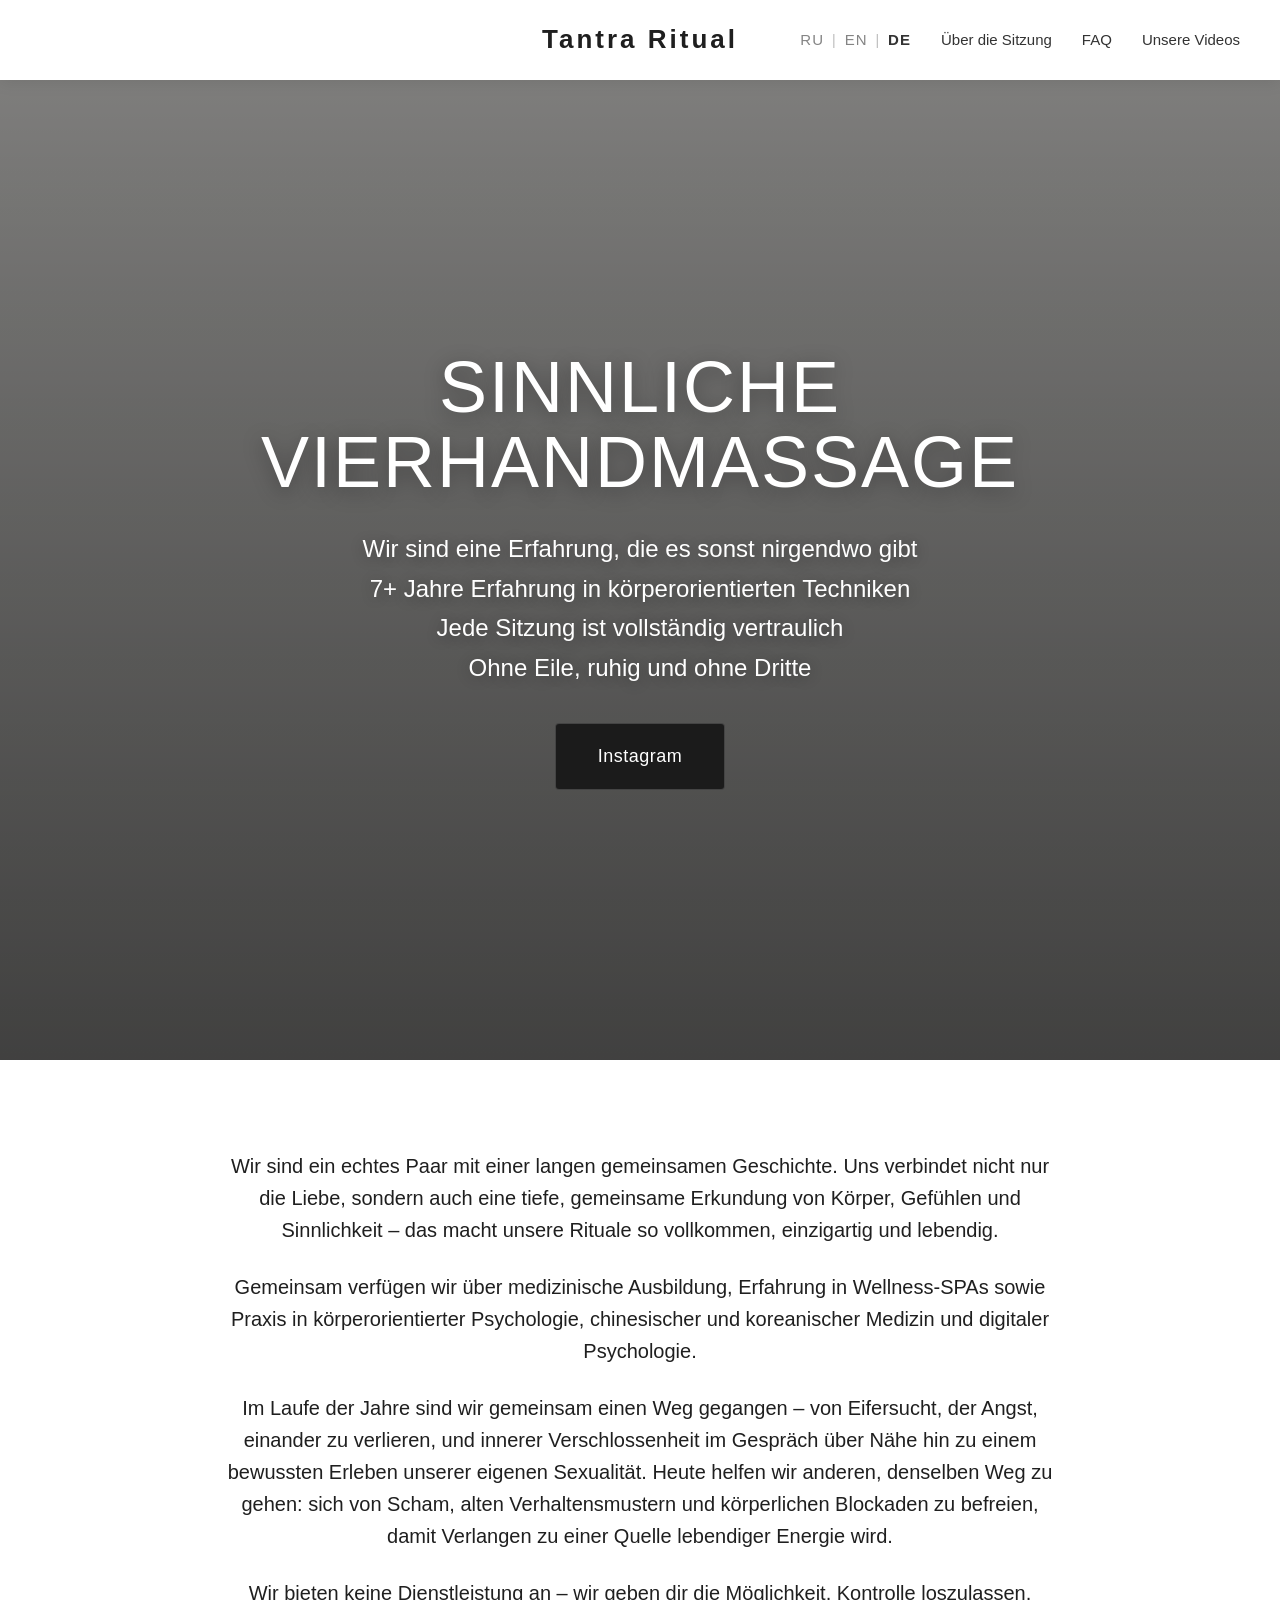
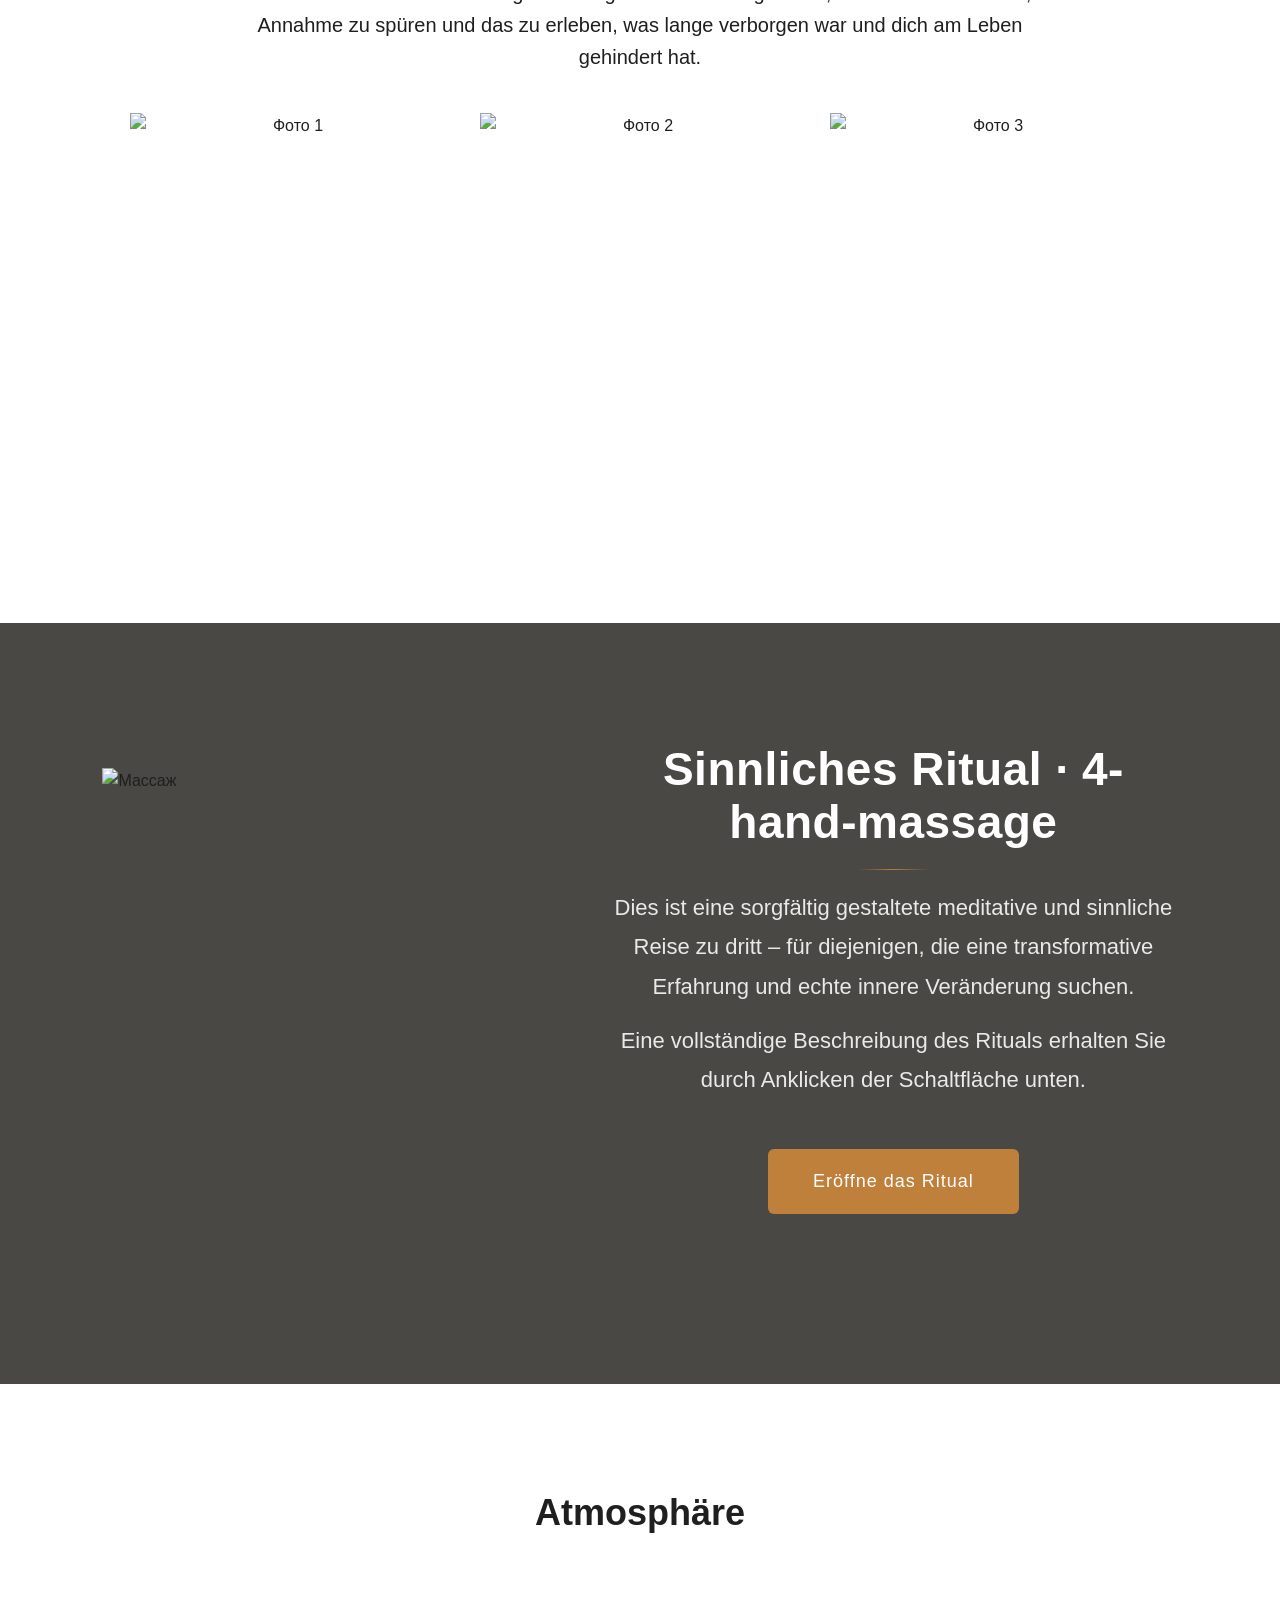
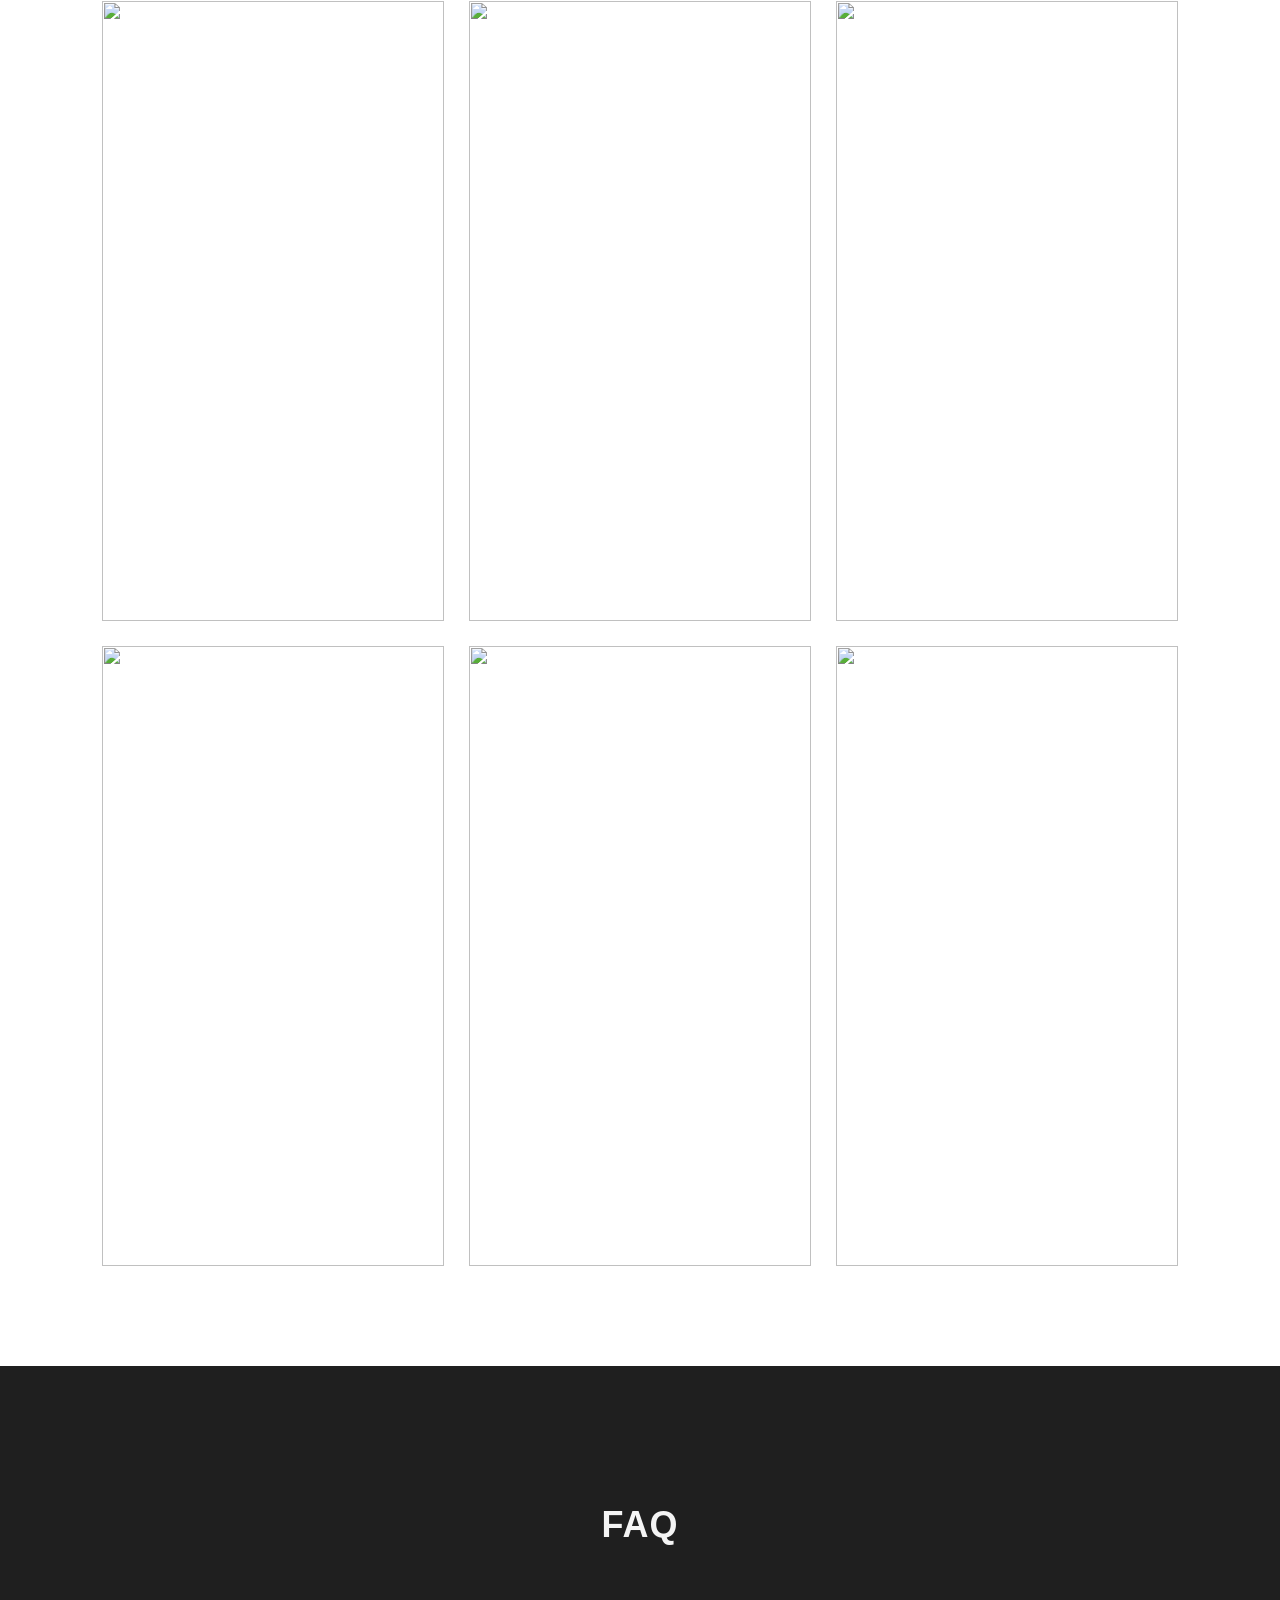
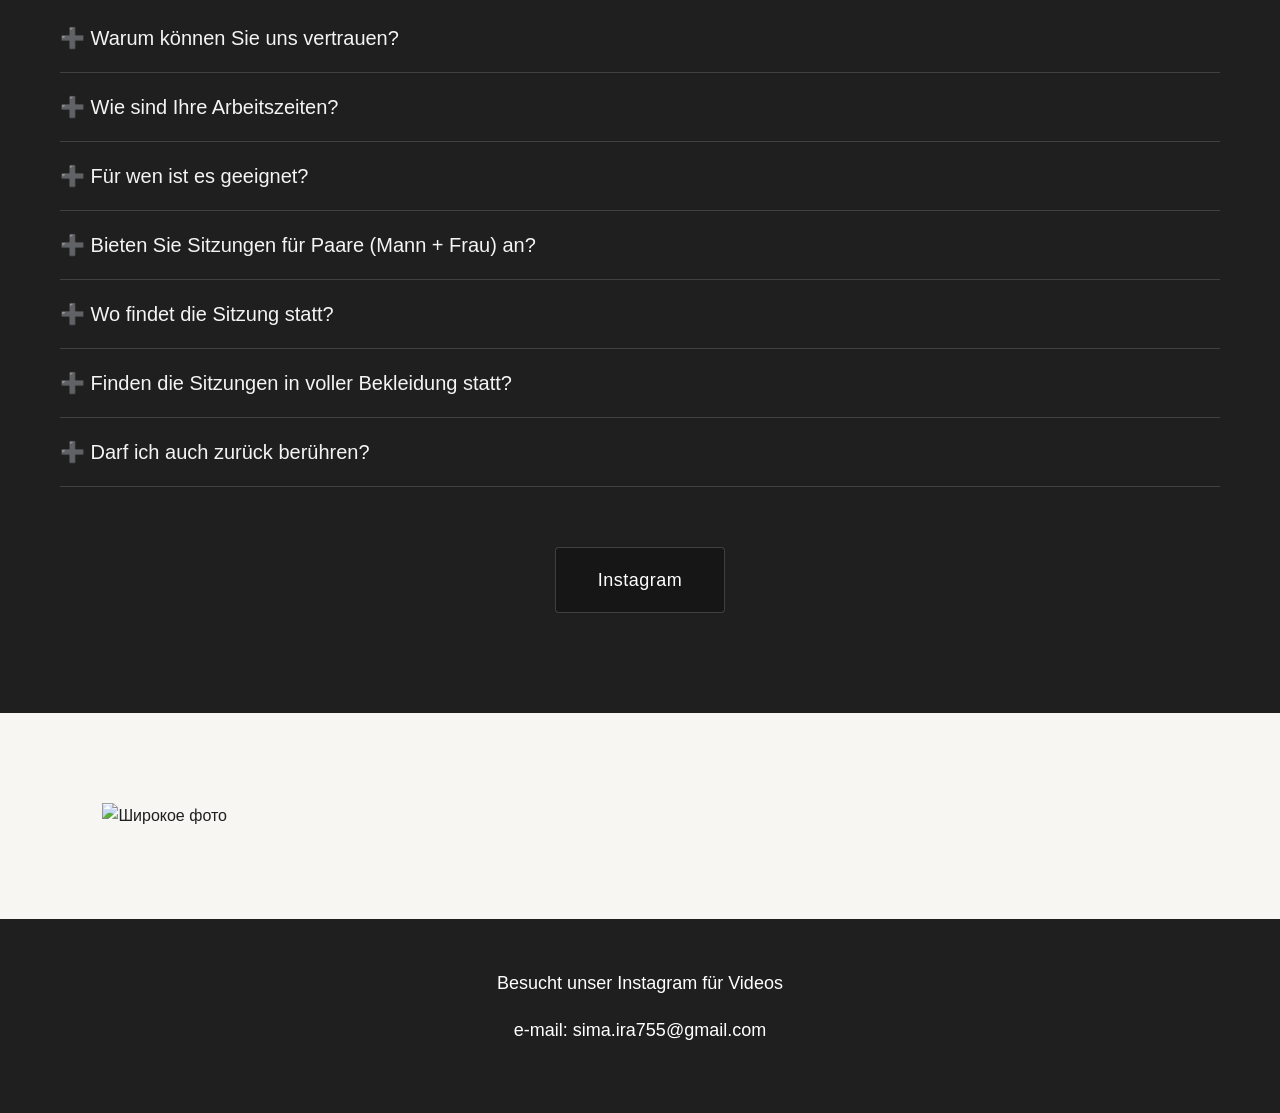
==== index_de.html @ 137558b8 "delete city center" ====
<!DOCTYPE html>
<html lang="en">

<head>
	<meta charset="UTF-8">
	<meta name="viewport" content="width=device-width, initial-scale=1.0">
	<title>Tantra Ritual</title>
	<link rel="stylesheet" href="css/style.css">
	<link rel="icon" type="image/png" href="favicon.png">
	<link rel="apple-touch-icon" href="favicon.png">
</head>

<body>

	<!-- HEADER -->
	<header>
		<div class="logo">Tantra Ritual</div>
		<nav class="burger-menu">
			<ul>
				<li class="lang-switch">
					<a href="index.html">RU</a>
					<span>|</span>
					<a href="index_en.html">EN</a>
					<span>|</span>
					<a href="index_de.html" class="active">DE</a>
				</li>
				<li><a href="#sessions">Über die Sitzung</a></li>
				<li><a href="#faq">FAQ</a></li>
				<li><a href="https://www.instagram.com/tantrasparituals/" target="_blank">Unsere Videos</a></li>
			</ul>
		</nav>

		<div class="burger">
			<div></div>
			<div></div>
			<div></div>
		</div>

	</header>

	<!-- HERO / ОБЛОЖКА -->

	<section class="hero" style="background-image: url('assets/images/hero.png');">
		<div class="hero-overlay"></div>

		<div class="hero-content">
			<h1>sinnliche Vierhandmassage</h1>

			<p>
				Wir sind eine Erfahrung, die es sonst nirgendwo gibt
				<br>
				7+ Jahre Erfahrung in körperorientierten Techniken<br>
				Jede Sitzung ist vollständig vertraulich<br>
				Ohne Eile, ruhig und ohne Dritte
			</p>

			<a href="https://instagram.com/yourprofile" class="btn-instagram" target="_blank">
				Instagram
			</a>
		</div>
	</section>


	<!-- БЛОК О НАС -->
	<section class="about">
		<p>Wir sind ein echtes Paar mit einer langen gemeinsamen Geschichte. Uns verbindet nicht nur die Liebe, sondern auch
			eine tiefe, gemeinsame Erkundung von Körper, Gefühlen und Sinnlichkeit – das macht unsere Rituale so vollkommen,
			einzigartig und lebendig.</p>
		<p>Gemeinsam verfügen wir über medizinische Ausbildung, Erfahrung in Wellness-SPAs sowie Praxis in
			körperorientierter Psychologie, chinesischer und koreanischer Medizin und digitaler Psychologie.</p>
		<p>Im Laufe der Jahre sind wir gemeinsam einen Weg gegangen – von Eifersucht, der Angst, einander zu verlieren, und
			innerer Verschlossenheit im Gespräch über Nähe hin zu einem bewussten Erleben unserer eigenen Sexualität. Heute
			helfen wir anderen, denselben Weg zu gehen: sich von Scham, alten Verhaltensmustern und körperlichen Blockaden zu
			befreien, damit Verlangen zu einer Quelle lebendiger Energie wird.</p>
		<p>Wir bieten keine Dienstleistung an – wir geben dir die Möglichkeit, Kontrolle loszulassen, Annahme zu spüren und
			das zu erleben, was lange verborgen war und dich am Leben gehindert hat.</p>
		<div class="about-photos">
			<img src="assets/images/photo1.jpg" alt="Фото 1">
			<img src="assets/images/photo2.jpg" alt="Фото 2">
			<img src="assets/images/photo3.jpg" alt="Фото 3">
		</div>
	</section>

	<!-- БЛОК СЕАНСА -->
	<section class="sessions" id="sessions">

		<div class="session-block">

			<img src="assets/images/session.jpg" alt="Массаж">

			<div class="session-text">
				<h2>
					Sinnliches Ritual · 4-hand-massage</h2>

				<p>
					Dies ist eine sorgfältig gestaltete meditative und sinnliche Reise zu dritt – für diejenigen, die eine
					transformative Erfahrung und echte innere Veränderung suchen.
				</p>
				<p>Eine vollständige Beschreibung des Rituals erhalten Sie durch Anklicken der Schaltfläche unten.</p>
				<a href="ritual_de.html" class="btn-read">Eröffne das Ritual</a>

			</div>

		</div>

	</section>


	<!-- ГАЛЕРЕЯ -->

	<section class="gallery-section">
		<h2 class="gallery-title">Atmosphäre</h2>
		<div class="gallery">

			<img src="assets/images/gallery1.jpg" alt="">
			<img src="assets/images/gallery2.jpg" alt="">
			<img src="assets/images/gallery3.png" alt="">
			<img src="assets/images/gallery4.jpg" alt="">
			<img src="assets/images/gallery5.jpg" alt="">
			<img src="assets/images/gallery6.jpg" alt="">

		</div>
	</section>

	<!-- FAQ -->
	<section class="faq" id="faq">
		<h2>FAQ</h2>
		<div class="faq-item">
			<button class="faq-question">➕ Warum können Sie uns vertrauen? </button>
			<div class="faq-answer">
				<p>Wir verlangen keine Vorauszahlung für die Sitzung — die Bezahlung erfolgt bar vor Ort beim Treffen.</p>
				<p>Wir schaffen einen sicheren, privaten Raum ohne Dritte. Vollständige Vertraulichkeit.</p>
				<p>Wir achten auf jede Emotion, jede Bewegung der Energie und jedes Signal des Körpers.</p>
			</div>
		</div>
		<div class="faq-item">
			<button class="faq-question">➕ Wie sind Ihre Arbeitszeiten? </button>
			<div class="faq-answer">
				<p>Für uns ist das Durchführen von Ritualen keine Arbeit, sondern eine Leidenschaft. Daher haben wir keinen
					festen Zeitplan — jede Sitzung wird individuell vereinbart.</p>
			</div>
		</div>
		<div class="faq-item">
			<button class="faq-question">➕ Für wen ist es geeignet? </button>
			<div class="faq-answer">
				<p>✔ Für diejenigen, die schnelle Berührungen satt haben und nach etwas Sinnlichem und Tieferem suchen</p>
				<p>✔ ür diejenigen, die aktuell allein sind, aber das Gefühl haben wollen, gewünscht zu werden</p>
				<p>✔ ür diejenigen, die nicht nach Freisetzung, sondern nach Erfüllung suchen</p>
				<p>✔ ür diejenigen, die sehnen sich nach Berührung und Verbindung</p>
			</div>
		</div>
		<div class="faq-item">
			<button class="faq-question">➕ Bieten Sie Sitzungen für Paare (Mann + Frau) an?
			</button>
			<div class="faq-answer">
				<p>Ja. Das wird individuell besprochen.</p>
			</div>
		</div>
		<div class="faq-item">
			<button class="faq-question">➕ Wo findet die Sitzung statt? </button>
			<div class="faq-answer">
				<p>Alle Kurse finden in unseren gemütlichen Räumlichkeiten statt.</p>
			</div>
		</div>
		<div class="faq-item">
			<button class="faq-question">➕ Finden die Sitzungen in voller Bekleidung statt? </button>
			<div class="faq-answer">
				<p>Nein, alle drei sind nackt.</p>
			</div>
		</div>
		<div class="faq-item">
			<button class="faq-question">➕ Darf ich auch zurück berühren? </button>
			<div class="faq-answer">
				<p>Ja, solange es respektvoll und im Einvernehmen geschieht. Wir führen dich behutsam, und du wirst spüren, was
					passend ist und wo es den Fluss stören würde.</p>
			</div>
		</div>
		<a href="https://instagram.com/yourprofile" class="btn-instagram" target="_blank">
			Instagram
		</a>
	</section>

	<!-- БЛОК С ШИРОКИМ ФОТО -->
	<section class="hero-wide">
		<img src="assets/images/hero-wide1.jpg" alt="Широкое фото">
	</section>

	<!-- FOOTER -->
	<footer>
		<a href="https://www.instagram.com/tantrasparituals/" target="_blank">Besucht unser Instagram für Videos</a>
		<p><a href="mailto:sima.ira755@gmail.com">e-mail: sima.ira755@gmail.com</a></p>

	</footer>

	<script src="js/script.js"></script>
</body>

</html>
---- css/style.css ----
/* ===== ОБЩИЕ СТИЛИ ===== */

body {
  font-family: 'Helvetica Neue', Arial, sans-serif;
  margin: 0;
  background: #f7f6f3;
  color: #1f1f1f;
  line-height: 1.6;
}

section {
  padding: 90px 8%;
}

/* ===== HEADER ===== */

header {
  position: fixed;
  top: 0;
  left: 0;
  width: 100%;
  background: white;
  display: flex;
  align-items: center;
  justify-content: center;
  height: 80px;
  z-index: 1000;
  box-shadow: 0 3px 15px rgba(0, 0, 0, 0.08);
}

.logo {
  position: absolute;
  left: 50%;
  transform: translateX(-50%);
  font-size: 26px;
  letter-spacing: 3px;
  font-weight: 600;
}

nav {
  position: absolute;
  right: 40px;
}

nav ul {
  display: flex;
  gap: 30px;
  list-style: none;
  padding: 0;
  margin: 0;
}

nav a {
  text-decoration: none;
  color: #333;
  font-size: 15px;
}

nav a:hover {
  opacity: 0.6;
}
/* ===== Lang switch ===== */
.lang-switch {
  display: flex;
  align-items: center;
  gap: 8px;
  font-size: 14px;
  letter-spacing: 1px;
}

.lang-switch a {
  text-decoration: none;
  color: #333;
  opacity: 0.6;
  transition: 0.3s;
}

.lang-switch a:hover {
  opacity: 1;
}

.lang-switch span {
  opacity: 0.3;
}

.lang-switch a.active {
  opacity: 1;
  font-weight: 600;
}

/* ===== HERO ===== */

.hero {
  position: relative;
  min-height: 100vh;
  margin-top: 80px;
  padding: 40px 20px;
  display: flex;
  align-items: center;
  justify-content: center;
  text-align: center;
  background-size: cover;
  background-position: center;
  background-repeat: no-repeat;
  overflow: hidden;
}

.hero-overlay {
  position: absolute;
  inset: 0;
  background: linear-gradient(
    to bottom,
    rgba(0, 0, 0, 0.32),
    rgba(0, 0, 0, 0.42)
  );
  z-index: 1;
}

.hero-content {
  position: relative;
  z-index: 2;
  max-width: 980px;
  color: #ffffff;
}

.hero h1 {
  margin: 0 0 28px;
  font-size: 72px;
  line-height: 1.05;
  font-weight: 600;
  letter-spacing: 1px;
  text-transform: uppercase;
  text-shadow: 0 4px 20px rgba(0, 0, 0, 0.35);
}

.hero p {
  margin: 0 auto;
  max-width: 760px;
  font-size: 24px;
  line-height: 1.65;
  font-weight: 400;
  text-shadow: 0 2px 14px rgba(0, 0, 0, 0.3);
}

.btn-instagram {
  display: inline-block;
  margin-top: 36px;
  padding: 18px 42px;
  background: rgba(22, 22, 22, 0.9);
  color: #ffffff;
  font-size: 18px;
  font-weight: 500;
  letter-spacing: 0.5px;
  text-decoration: none;
  border: 1px solid rgba(255, 255, 255, 0.18);
  border-radius: 4px;
  transition: 0.25s ease;
}

.btn-instagram:hover {
  background: #111111;
  transform: translateY(-2px);
}

@media (max-width: 900px) {
  .hero {
    min-height: 88vh;
    padding: 32px 18px;
  }

  .hero-content {
    max-width: 100%;
  }

  .hero h1 {
    font-size: 42px;
    line-height: 1.08;
    margin-bottom: 22px;
  }

  .hero p {
    font-size: 18px;
    line-height: 1.55;
    max-width: 100%;
  }

  .btn-instagram {
    margin-top: 28px;
    padding: 16px 30px;
    font-size: 16px;
  }
}

.hero {
  position: relative;
  overflow: hidden;
}

.hero::before {
  content: '';
  position: absolute;
  top: 0;
  left: 0;
  width: 100%;
  height: 100%;
  background: linear-gradient(
    to bottom,
    rgba(0, 0, 0, 0.25),
    rgba(0, 0, 0, 0.55)
  );
  z-index: 1;
}

.hero h1 {
  position: relative;
  z-index: 2;
  font-weight: 500;
  letter-spacing: 2px;
}

/* ===== ABOUT ===== */

.about {
  background: white;
  text-align: center;
}

.about p {
  font-size: 20px;
  max-width: 850px;
  margin: auto;
  margin-bottom: 25px;
}

.about-photos {
  display: flex;
  gap: 30px;
  justify-content: center;
  margin-top: 40px;
}

.about-photos img {
  width: 320px;
  height: 420px;
  object-fit: cover;
}

/* ===== SESSION ===== */

.sessions {
  position: relative;
  background-color: #110f0bc0;
  background-size: cover;
  background-position: center center;
  background-repeat: no-repeat;
  padding: 120px 8%;
  overflow: hidden;
}

.session-block {
  display: flex;
  align-items: center;
  gap: 60px;
  max-width: 1200px;
  margin: auto;
  margin-bottom: 50px;
}

.session-block img {
  width: 620px;
  height: 420px;
  object-fit: cover;
}

.session-text {
  max-width: 760px;
  margin: 0 auto;
  text-align: center;
  color: #f5f1ea;
}

.session-text h2 {
  font-size: 46px;
  line-height: 1.15;
  margin: 0 0 18px;
  font-weight: 600;
  letter-spacing: 0.5px;
  color: #ffffff;
}

.session-text p {
  font-size: 22px;
  line-height: 1.8;
  margin: 14px auto;
  color: rgba(255, 255, 255, 0.88);
  max-width: 680px;
}

.btn-read {
  display: inline-block;
  margin-top: 35px;
  padding: 18px 45px;
  background: #bf803c;
  color: white;
  font-size: 18px;
  letter-spacing: 1px;
  border-radius: 6px;
  transition: 0.3s;
  text-decoration: none;
}

.btn-read:hover {
  background: #000;
}

/* ===== ГАЛЕРЕЯ ===== */

.gallery {
  display: grid;
  grid-template-columns: repeat(3, 1fr);
  gap: 25px;
  max-width: 1300px;
  margin: auto;
}

.gallery-section {
  background: white;
  padding: 100px 8%;
}

.gallery-title {
  text-align: center;
  font-size: 36px;
  margin: 0 auto 60px;
}

.gallery img {
  width: 100%;
  height: 620px;
  object-fit: cover;
  cursor: pointer;
  transition:
    transform 0.5s ease,
    box-shadow 0.4s ease;
}

.gallery img:hover {
  transform: scale(1.04);
  box-shadow: 0 20px 40px rgba(0, 0, 0, 0.25);
}

/* ===== FAQ ===== */

.faq {
  background: #1f1f1f;
  color: #f4f4f4;
  max-width: 1680px;
  margin: 0; /* ключевая строка */
  padding: 100px 60px;
  border-radius: 0;
}

.faq h2 {
  font-size: 36px;
  margin-bottom: 50px;
  text-align: center;
  letter-spacing: 1px;
}

/* карточка вопроса */

.faq-item {
  border-bottom: 1px solid rgba(255, 255, 255, 0.15);
}

/* кнопка вопроса */

.faq-question {
  font-size: 20px;
  padding: 22px 0;
  background: none;
  border: none;
  width: 100%;
  text-align: left;
  cursor: pointer;
  color: #f4f4f4;
  display: flex;
  justify-content: space-between;
  align-items: center;
  transition: 0.3s;
}

.faq-question:hover {
  color: #ffffff;
  opacity: 0.85;
}

/* ответ */

.faq-answer {
  font-size: 18px;
  line-height: 1.6;
  padding: 0 0 25px 0;
  display: none;
  color: #d8d8d8;
}

/* состояние открытого блока */

.faq-item.active .faq-question {
  color: #ffffff;
}

.faq-item.active {
  background: rgba(255, 255, 255, 0.04);
  padding-left: 10px;
  border-left: 3px solid rgba(255, 255, 255, 0.3);
}

/* Instagram кнопка */

.faq .btn-instagram {
  display: block;
  margin: 60px auto 0;
  width: fit-content;
}
/* ===== HERO WIDE ===== */

.hero-wide {
  position: relative;
}

.hero-wide img {
  width: 100%;
  height: 520px;
  object-fit: cover;
}

/* ===== SESSION ===== */

.session-text h2::after {
  content: '';
  display: block;
  width: 72px;
  height: 1px;
  background: linear-gradient(
    to right,
    rgba(191, 128, 60, 0),
    rgba(191, 128, 60, 0.95),
    rgba(191, 128, 60, 0)
  );
  margin: 20px auto 0;
}

/* ===== RITUAL INFO ===== */

.ritual-info {
  background: #1f1f1f;
  color: #f3eee6;
  padding: 120px 8%;
  margin: 0;
}

.ritual-info-title {
  font-size: 62px;
  line-height: 1.18;
  text-align: center;
  max-width: 980px;
  margin: 0 auto 80px;
  font-weight: 500;
  letter-spacing: 0.3px;
  color: #f7f2ea;
}

.ritual-info-grid {
  display: grid;
  grid-template-columns: repeat(2, minmax(0, 1fr));
  gap: 28px;
  max-width: 1280px;
  margin: 0 auto;
}

.ritual-info-card {
  background: rgba(255, 255, 255, 0.04);
  border: 1px solid rgba(255, 255, 255, 0.08);
  padding: 34px 34px 30px;
  border-radius: 8px;
  transition:
    transform 0.3s ease,
    border-color 0.3s ease,
    background 0.3s ease;
}

.ritual-info-card:hover {
  transform: translateY(-4px);
  background: rgba(255, 255, 255, 0.06);
  border-color: rgba(191, 128, 60, 0.35);
}

.ritual-info-card h3 {
  margin: 0 0 22px;
  font-size: 24px;
  line-height: 1.25;
  font-weight: 500;
  color: #ffffff;
  letter-spacing: 0.2px;
}

.ritual-info-card h3::after {
  content: '';
  display: block;
  width: 44px;
  height: 1px;
  background: #bf803c;
  margin-top: 12px;
}

.ritual-info-card li {
  margin: 0 0 14px;
  font-size: 18px;
  line-height: 1.75;
  color: rgba(255, 255, 255, 0.76);
}

.ritual-info .btn-instagram {
  display: block;
  margin: 72px auto 0;
  width: fit-content;
}

@media (max-width: 900px) {
  .ritual-info {
    padding: 84px 20px;
  }

  .ritual-info-title {
    font-size: 34px;
    line-height: 1.22;
    margin-bottom: 42px;
  }

  .ritual-info-grid {
    grid-template-columns: 1fr;
    gap: 18px;
  }

  .ritual-info-card {
    padding: 24px 22px;
  }

  .ritual-info-card h3 {
    font-size: 21px;
    margin-bottom: 18px;
  }

  .ritual-info-card li {
    font-size: 18px;
    line-height: 1.65;
  }
}
/* ===== FOOTER ===== */

footer {
  background: #1f1f1f;
  color: white;
  text-align: center;
  padding: 50px;
  font-size: 18px;
}

footer a {
  color: white;
  text-decoration: none;
}

/* ===== MOBILE ===== */

@media (max-width: 900px) {
  nav ul {
    display: none;
  }

  .burger {
    position: absolute;
    right: 25px;
    cursor: pointer;
  }

  .burger div {
    width: 25px;
    height: 3px;
    background: #000;
    margin: 5px;
  }

  .hero h1 {
    font-size: 38px;
  }

  .hero p {
    font-size: 18px;
  }

  .about-photos {
    flex-direction: column;
    align-items: center;
  }

  .session-block {
    flex-direction: column;
    text-align: center;
  }

  .gallery {
    grid-template-columns: repeat(3, 1fr);
    gap: 8px;
  }

  .gallery img {
    height: 160px;
  }
}

/* BURGER MENU */

.nav-open {
  display: flex !important;
  flex-direction: column;
  position: absolute;
  top: 80px;
  right: 20px;
  background: white;
  padding: 30px;
  gap: 20px;
  box-shadow: 0 10px 30px rgba(0, 0, 0, 0.15);
}

/* LIGHTBOX */

.lightbox {
  position: fixed;
  top: 0;
  left: 0;
  width: 100%;
  height: 100%;
  background: rgba(0, 0, 0, 0.9);
  display: none;
  align-items: center;
  justify-content: center;
  z-index: 2000;
}

.lightbox img {
  max-width: 90%;
  max-height: 90%;
}

/* SCROLL ANIMATION */

.hidden {
  opacity: 0;
  transform: translateY(40px);
  transition: 0.7s;
}

.visible {
  opacity: 1;
  transform: translateY(0);
}

/* SCROLL TOP */

.to-top {
  position: fixed;
  bottom: 40px;
  right: 40px;
  width: 50px;
  height: 50px;
  background: black;
  color: white;
  display: none;
  align-items: center;
  justify-content: center;
  cursor: pointer;
  font-size: 20px;
}
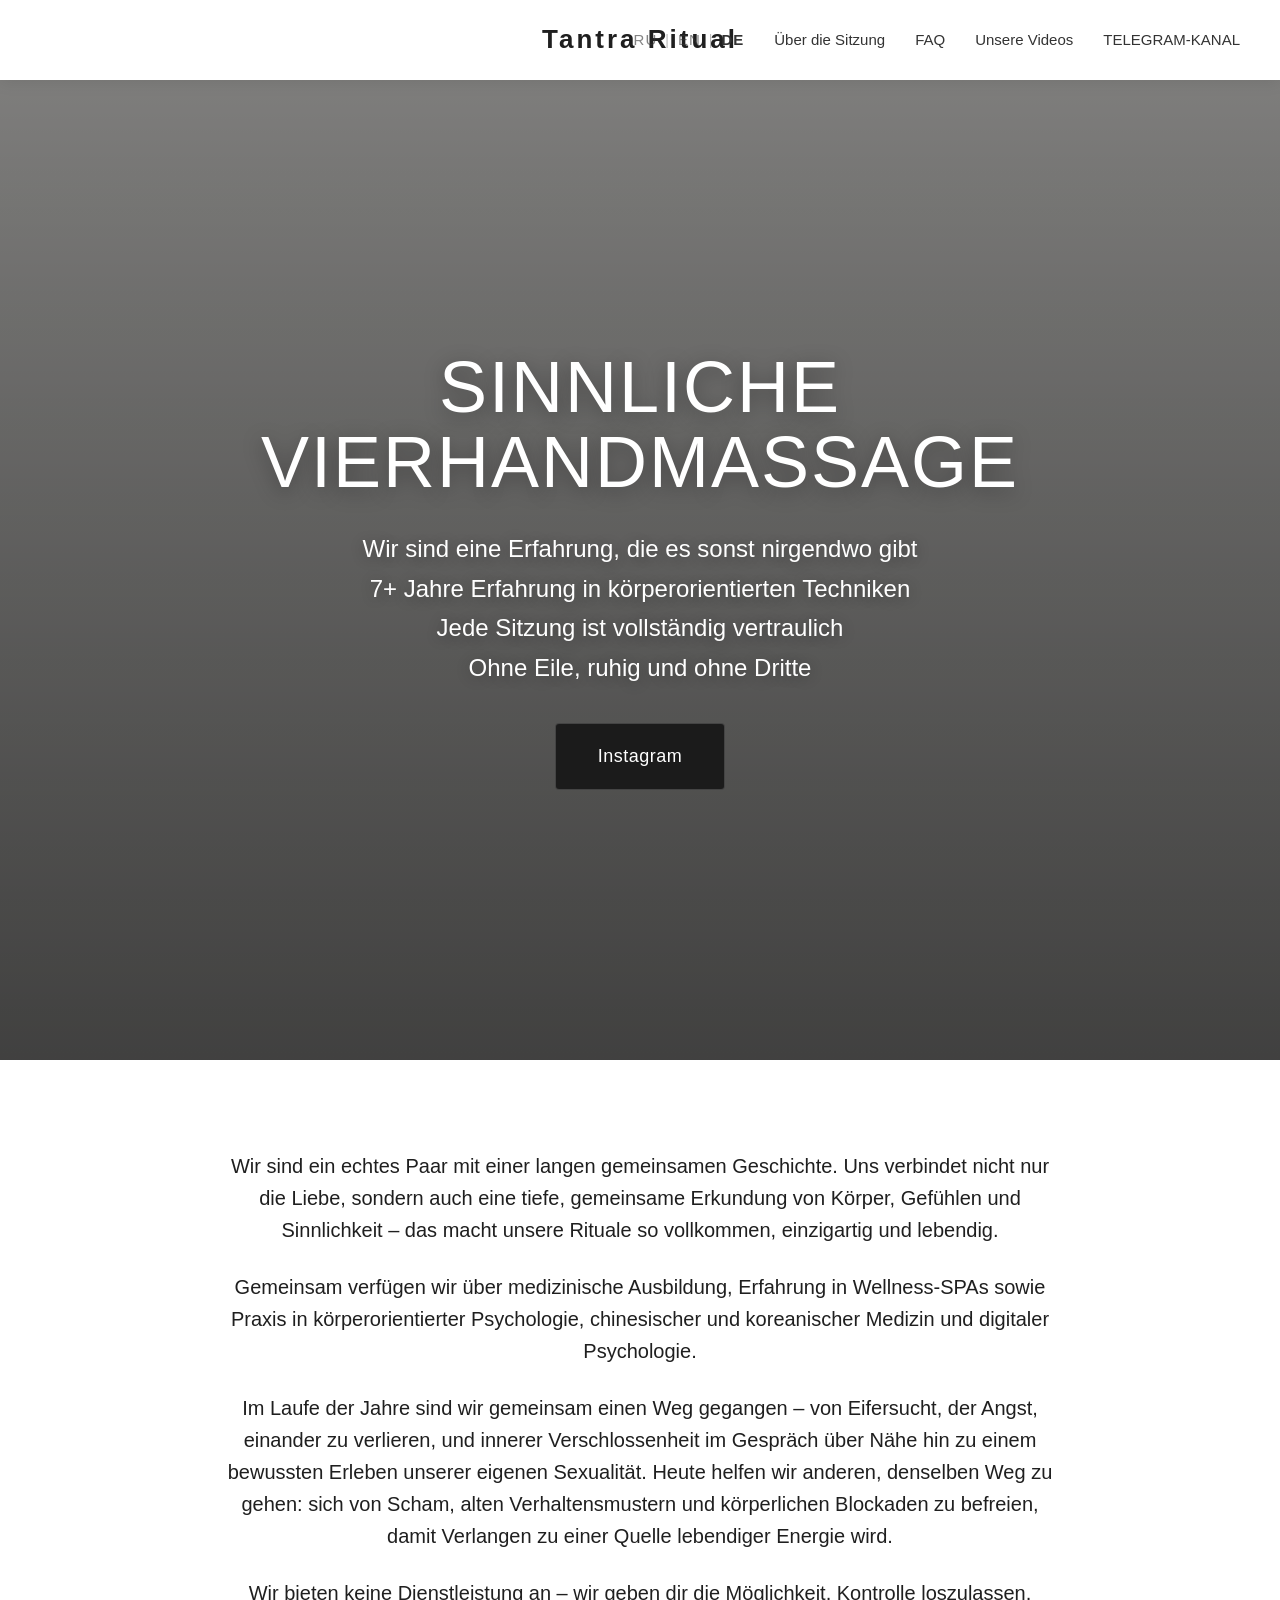
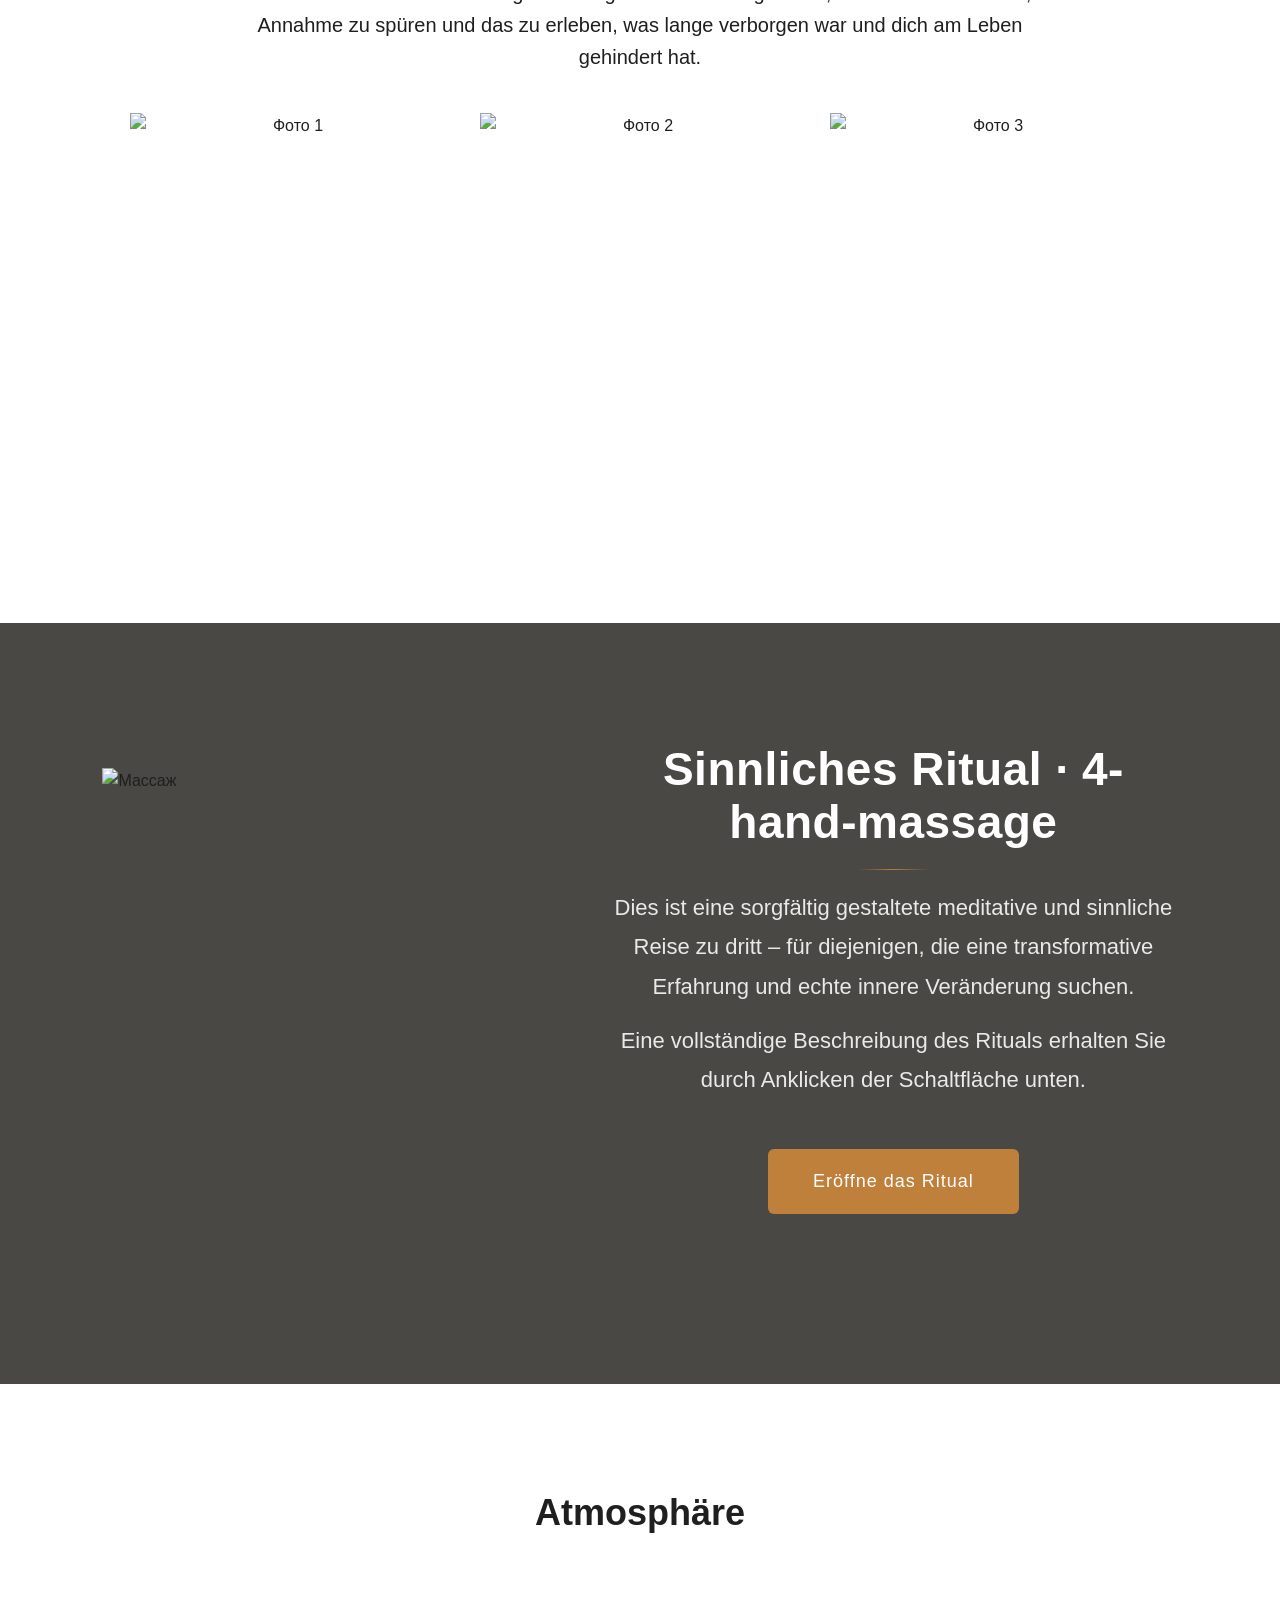
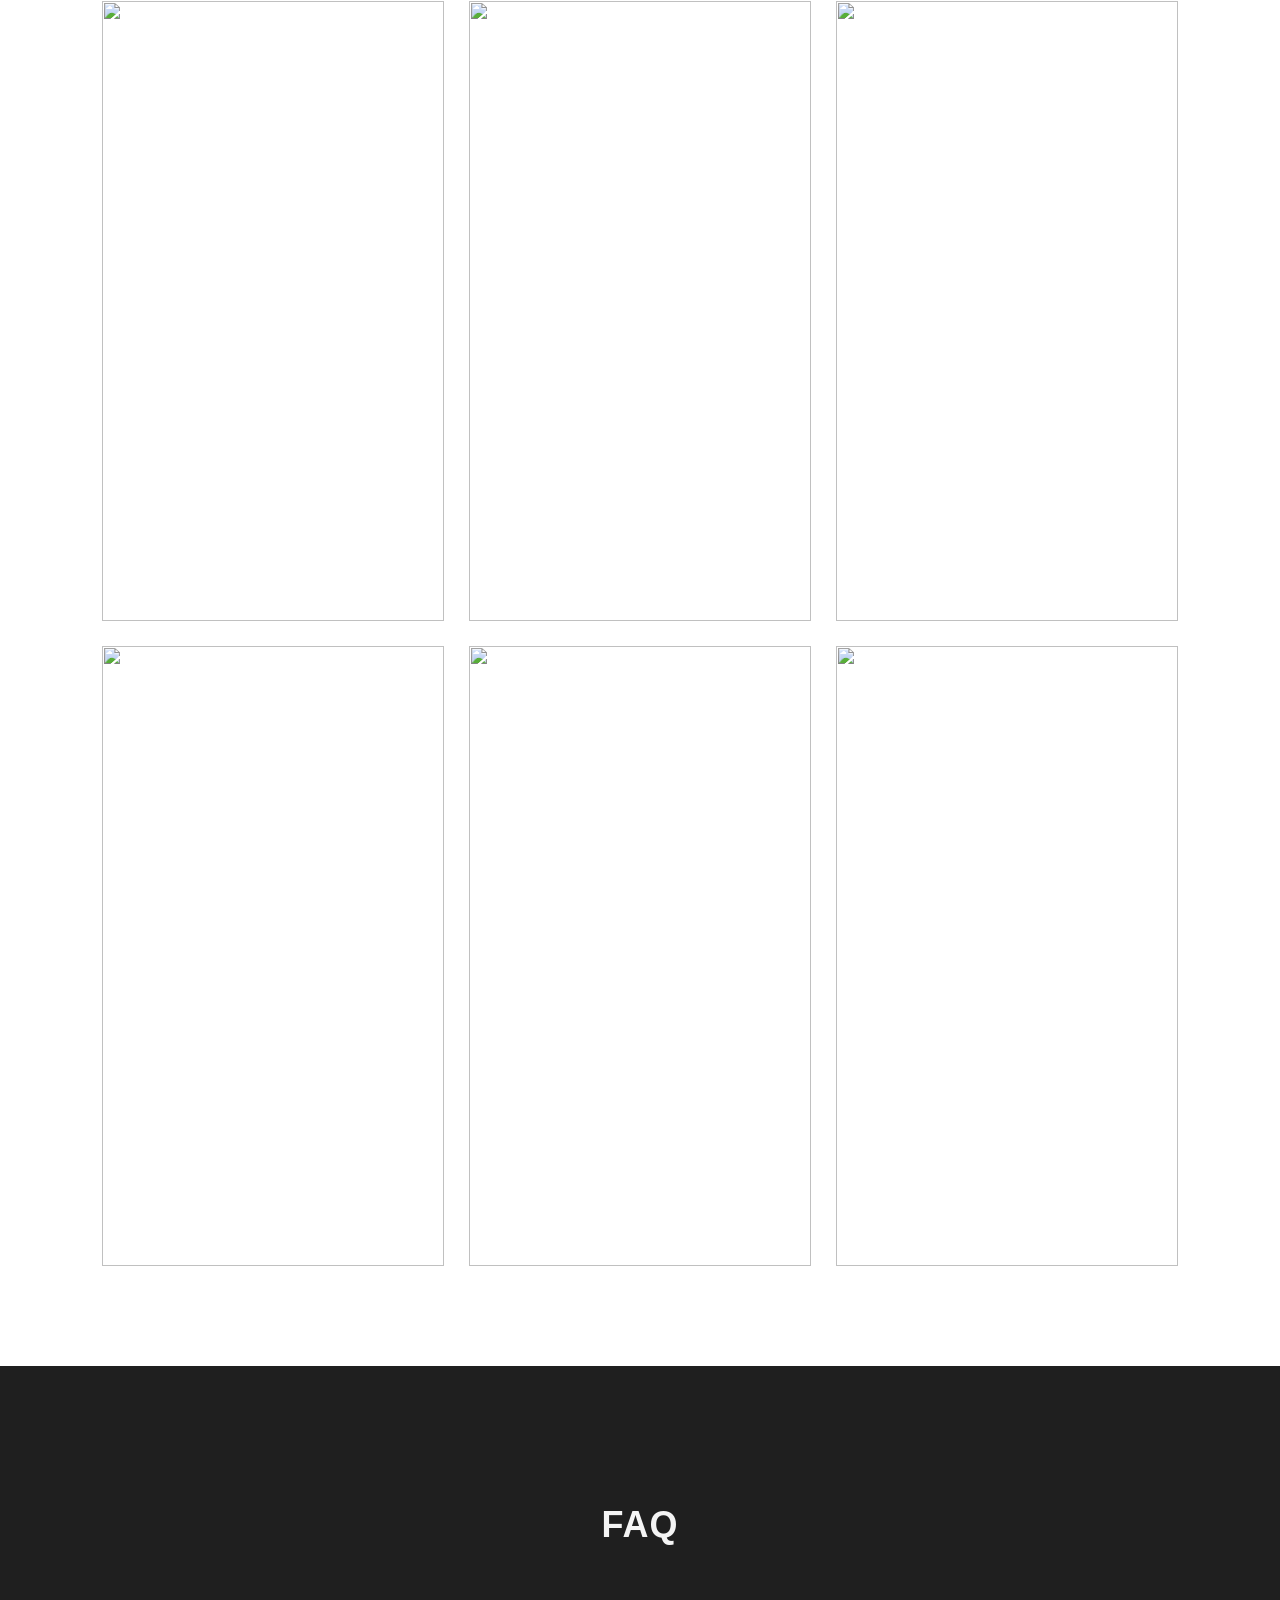
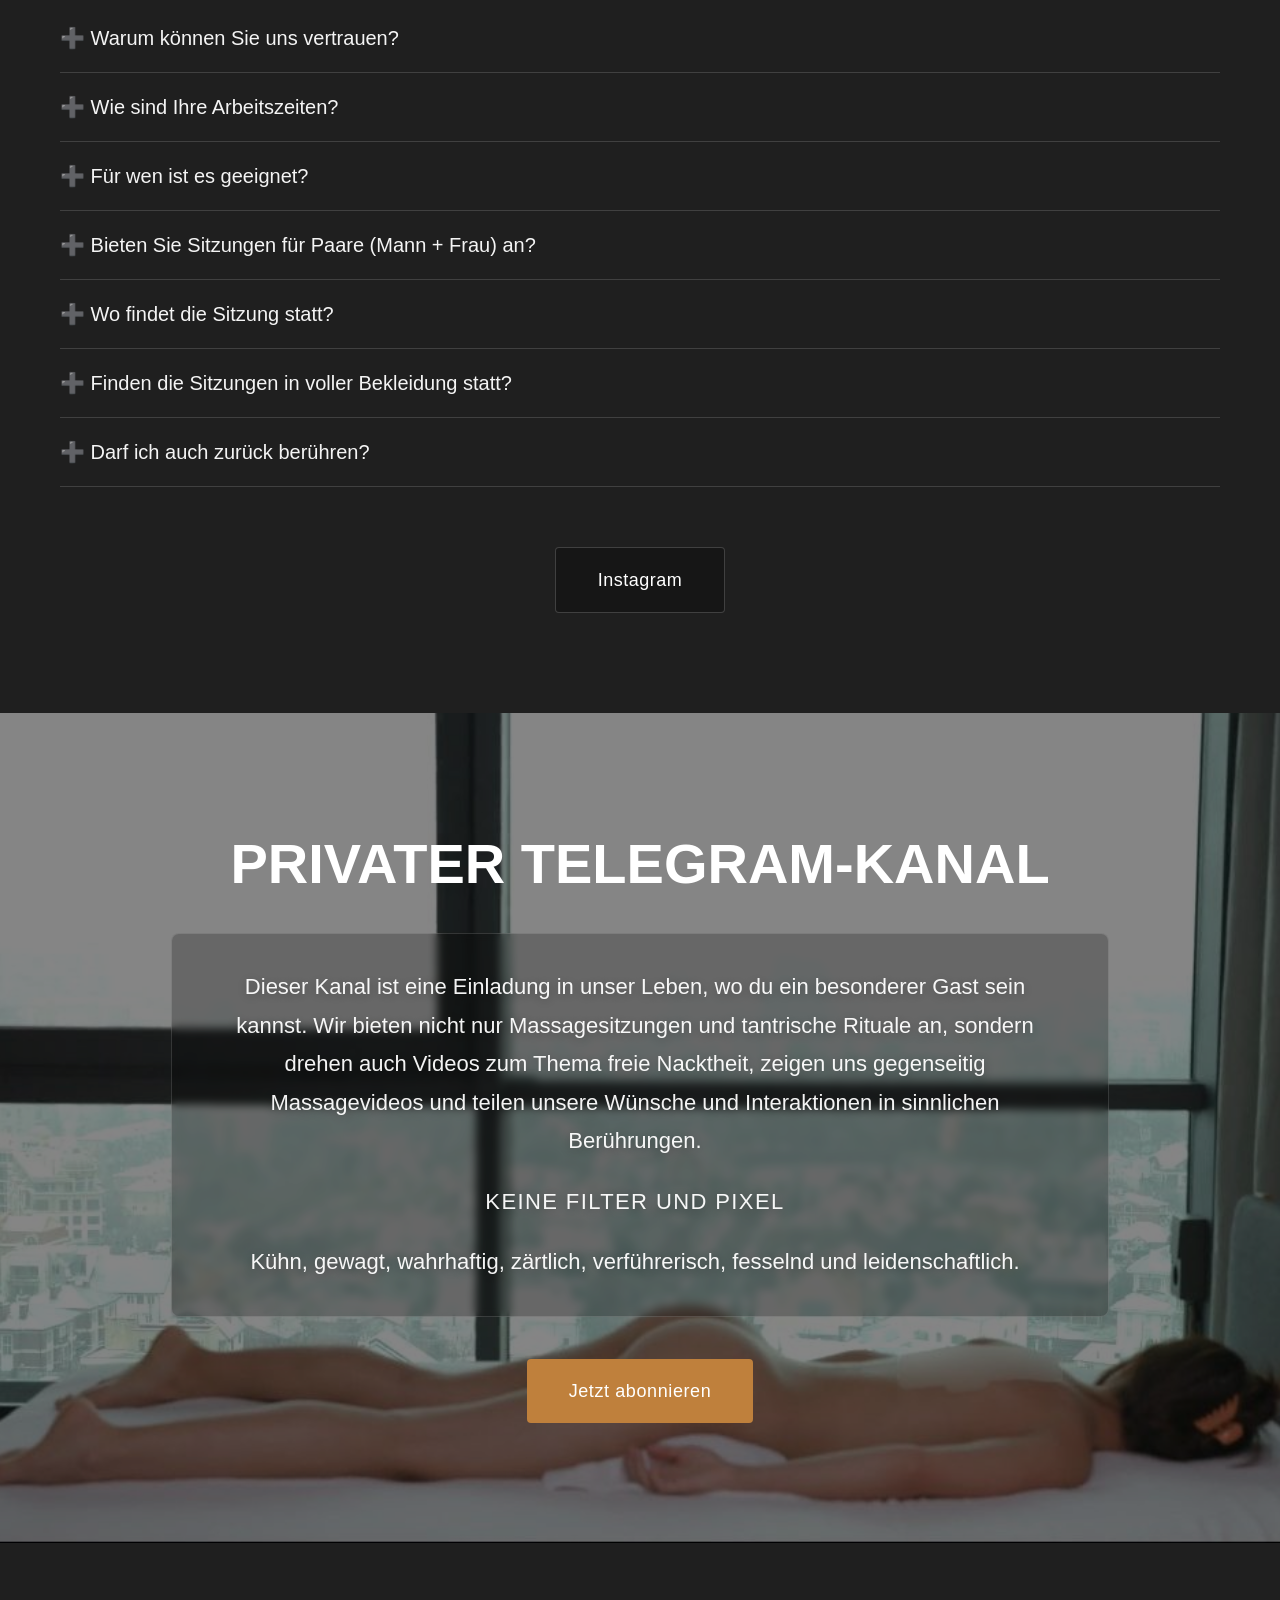
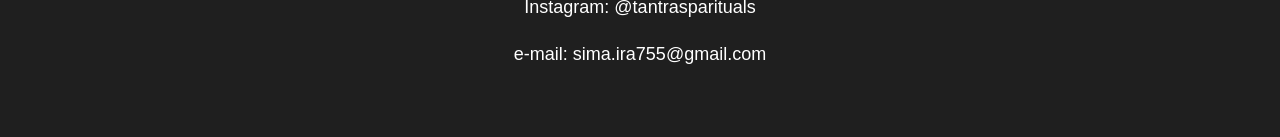
==== commit 01148f6d: "add telegram block" ====
--- a/index_de.html
+++ b/index_de.html
@@ -27,6 +27,7 @@
 				<li><a href="#sessions">Über die Sitzung</a></li>
 				<li><a href="#faq">FAQ</a></li>
 				<li><a href="https://www.instagram.com/tantrasparituals/" target="_blank">Unsere Videos</a></li>
+				<li><a href="#telegram">TELEGRAM-KANAL</a></li>
 			</ul>
 		</nav>
 
@@ -180,14 +181,36 @@
 		</a>
 	</section>
 
-	<!-- БЛОК С ШИРОКИМ ФОТО -->
-	<section class="hero-wide">
-		<img src="assets/images/hero-wide1.jpg" alt="Широкое фото">
+	<!-- БЛОК ЗАКРЫТЫЙ ТГ -->
+	<section class="sessions about telegram-section" id="telegram"
+		style="background-image:url('assets/images/hero-wide3.jpg')">
+		<div class="telegram-overlay"></div>
+
+		<div class="telegram-content">
+			<h2 class="gallery-title">PRIVATER TELEGRAM-KANAL</h2>
+
+			<div class="telegram-text-box">
+				<p>
+					Dieser Kanal ist eine Einladung in unser Leben, wo du ein besonderer Gast sein kannst. Wir bieten nicht nur
+					Massagesitzungen und tantrische Rituale an, sondern drehen auch Videos zum Thema freie Nacktheit, zeigen uns
+					gegenseitig
+					Massagevideos und teilen unsere Wünsche und Interaktionen in sinnlichen Berührungen.
+				</p>
+
+				<p class="telegram-accent">KEINE FILTER UND PIXEL</p>
+
+				<p>
+					Kühn, gewagt, wahrhaftig, zärtlich, verführerisch, fesselnd und leidenschaftlich.
+				</p>
+			</div>
+
+			<a href="https://web.tribute.tg/s/RCs" class="btn-read" target="_blank">Jetzt abonnieren</a>
+		</div>
 	</section>
 
 	<!-- FOOTER -->
 	<footer>
-		<a href="https://www.instagram.com/tantrasparituals/" target="_blank">Besucht unser Instagram für Videos</a>
+		<a href="https://www.instagram.com/tantrasparituals/" target="_blank">Instagram: @tantrasparituals</a>
 		<p><a href="mailto:sima.ira755@gmail.com">e-mail: sima.ira755@gmail.com</a></p>
 
 	</footer>
--- a/css/style.css
+++ b/css/style.css
@@ -684,3 +684,115 @@
   cursor: pointer;
   font-size: 20px;
 }
+
+/* ===== TELEGRAM SECTION ===== */
+
+.telegram-section {
+  position: relative;
+  background-size: cover;
+  background-position: center;
+  background-repeat: no-repeat;
+  padding: 120px 20px;
+  overflow: hidden;
+  text-align: center;
+}
+
+.telegram-overlay {
+  position: absolute;
+  inset: 0;
+  background: rgba(0, 0, 0, 0.48);
+  z-index: 1;
+}
+
+.telegram-content {
+  position: relative;
+  z-index: 2;
+  max-width: 980px;
+  margin: 0 auto;
+}
+
+.telegram-section .gallery-title {
+  color: #ffffff;
+  font-size: 56px;
+  line-height: 1.1;
+  margin: 0 auto 38px;
+  max-width: 900px;
+}
+
+.telegram-text-box {
+  max-width: 860px;
+  margin: 0 auto 34px;
+  padding: 34px 38px;
+  background: rgba(0, 0, 0, 0.22);
+  backdrop-filter: blur(4px);
+  -webkit-backdrop-filter: blur(4px);
+  border: 1px solid rgba(255, 255, 255, 0.14);
+  border-radius: 8px;
+}
+
+.telegram-text-box p {
+  margin: 0 0 22px;
+  font-size: 22px;
+  line-height: 1.75;
+  color: rgba(255, 255, 255, 0.95);
+  text-shadow: 0 2px 12px rgba(0, 0, 0, 0.35);
+}
+
+.telegram-text-box p:last-child {
+  margin-bottom: 0;
+}
+
+.telegram-accent {
+  font-size: 24px;
+  letter-spacing: 1.4px;
+  text-transform: uppercase;
+  color: #ffffff;
+}
+
+.telegram-section .btn-read {
+  margin-top: 8px;
+  padding: 18px 42px;
+  background: #bf803c;
+  color: #ffffff;
+  border-radius: 4px;
+  font-size: 18px;
+  letter-spacing: 0.6px;
+  text-decoration: none;
+  transition: 0.25s ease;
+}
+
+.telegram-section .btn-read:hover {
+  background: #a56d31;
+  transform: translateY(-2px);
+}
+
+@media (max-width: 900px) {
+  .telegram-section {
+    padding: 84px 18px;
+  }
+
+  .telegram-section .gallery-title {
+    font-size: 34px;
+    margin-bottom: 26px;
+  }
+
+  .telegram-text-box {
+    padding: 24px 20px;
+  }
+
+  .telegram-text-box p {
+    font-size: 18px;
+    line-height: 1.65;
+    margin-bottom: 18px;
+  }
+
+  .telegram-accent {
+    font-size: 20px;
+    letter-spacing: 1px;
+  }
+
+  .telegram-section .btn-read {
+    padding: 16px 30px;
+    font-size: 16px;
+  }
+}
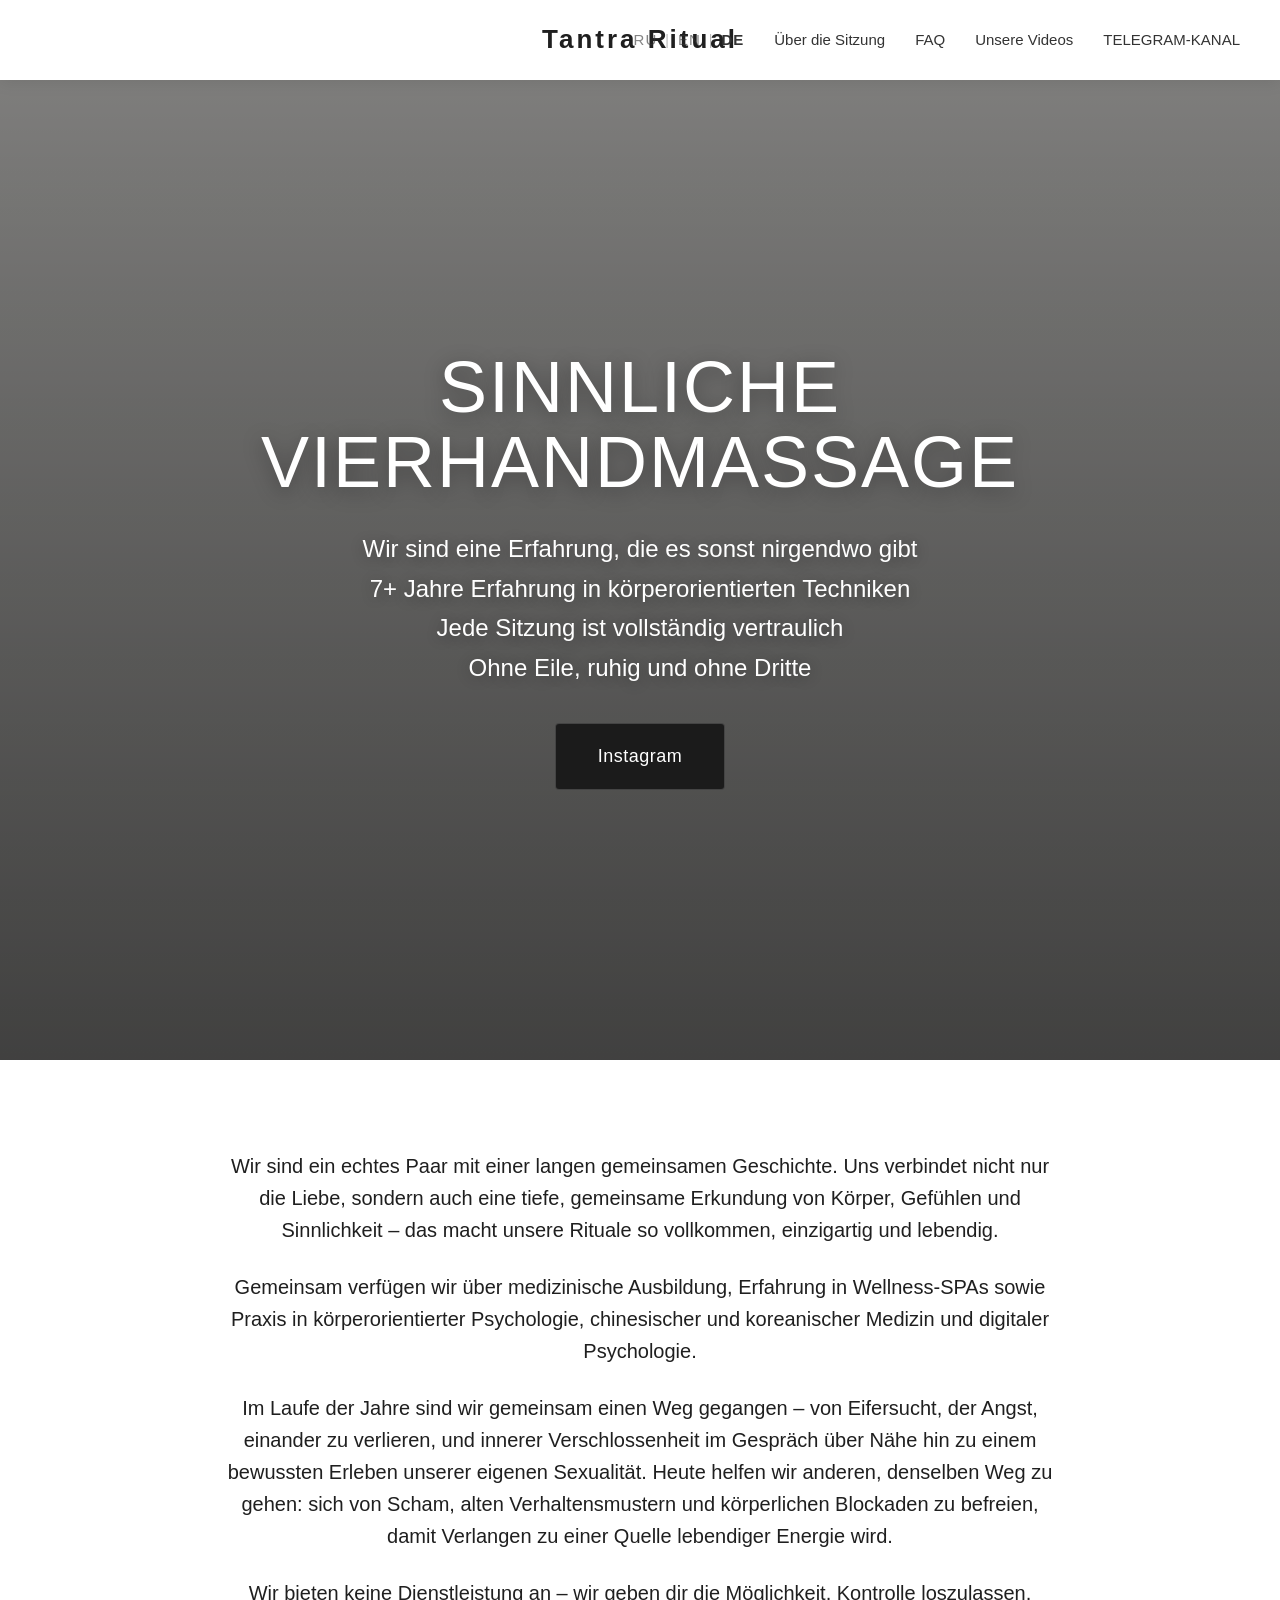
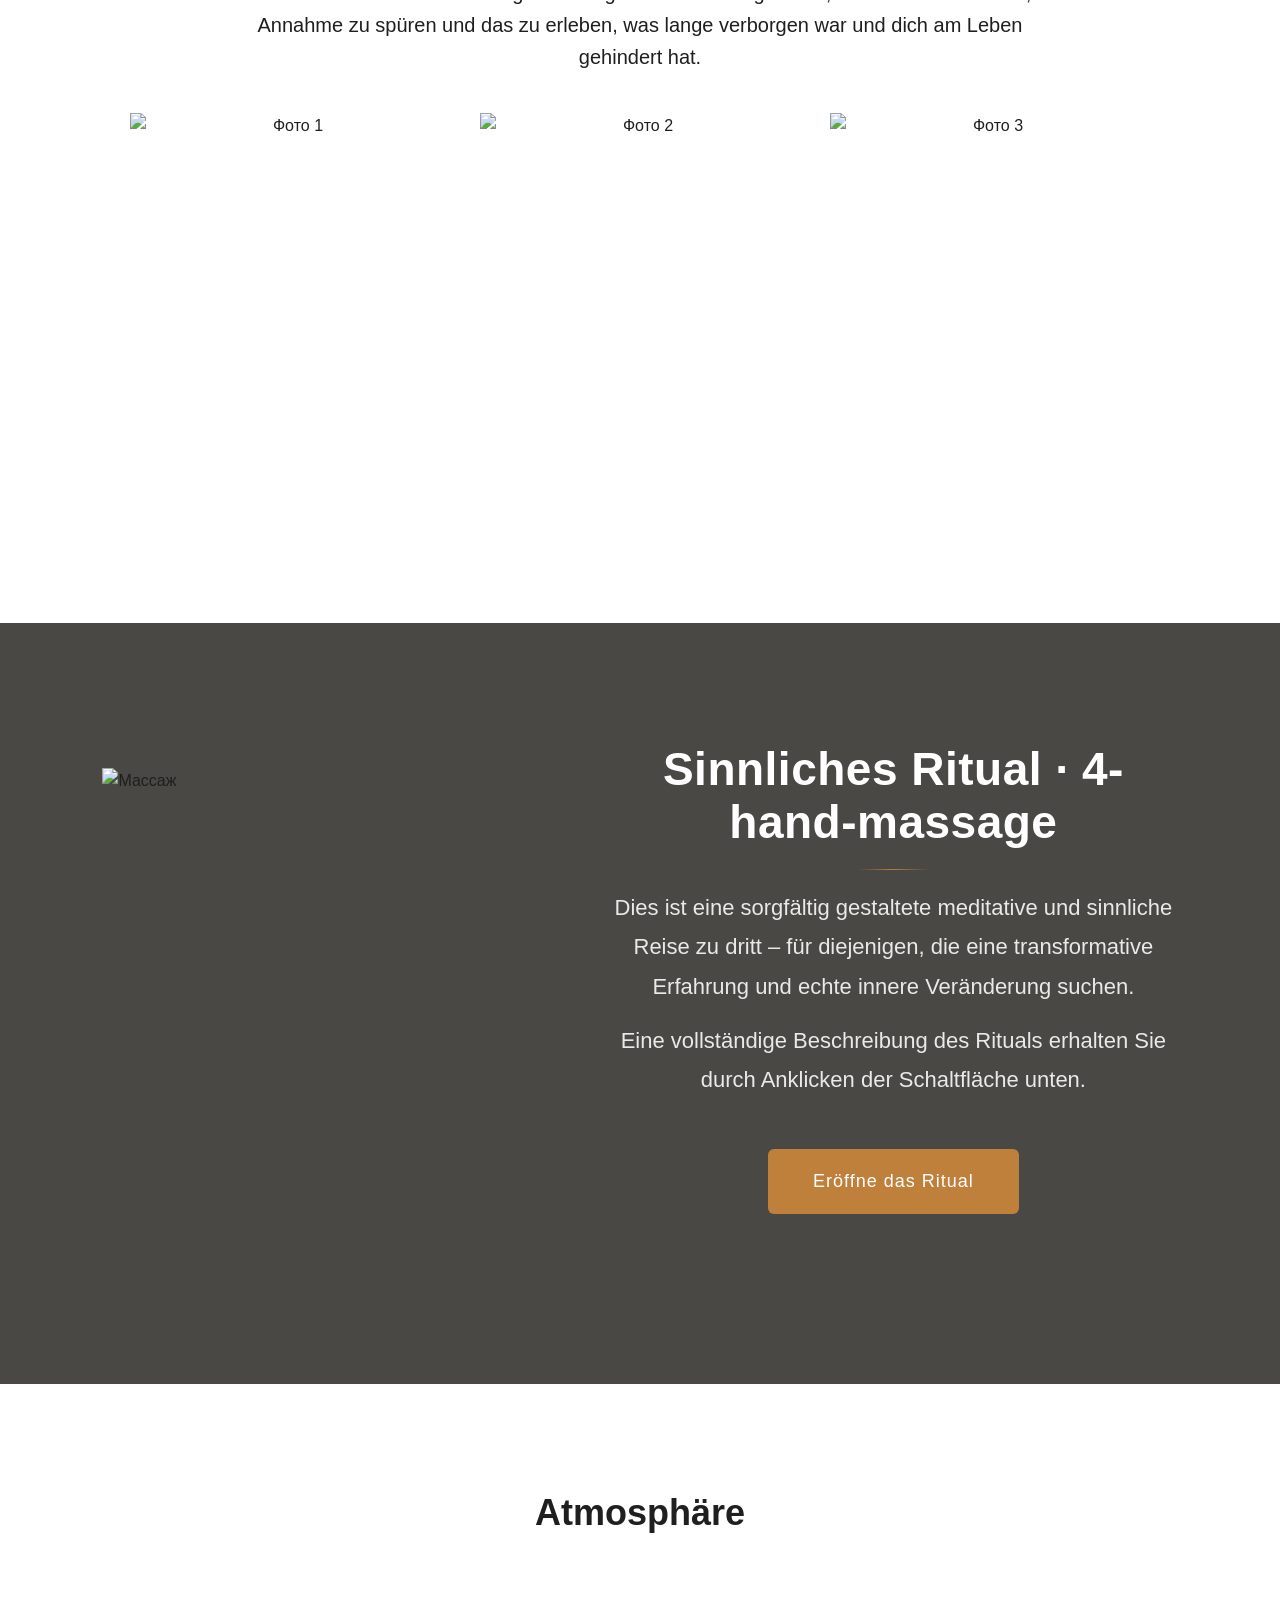
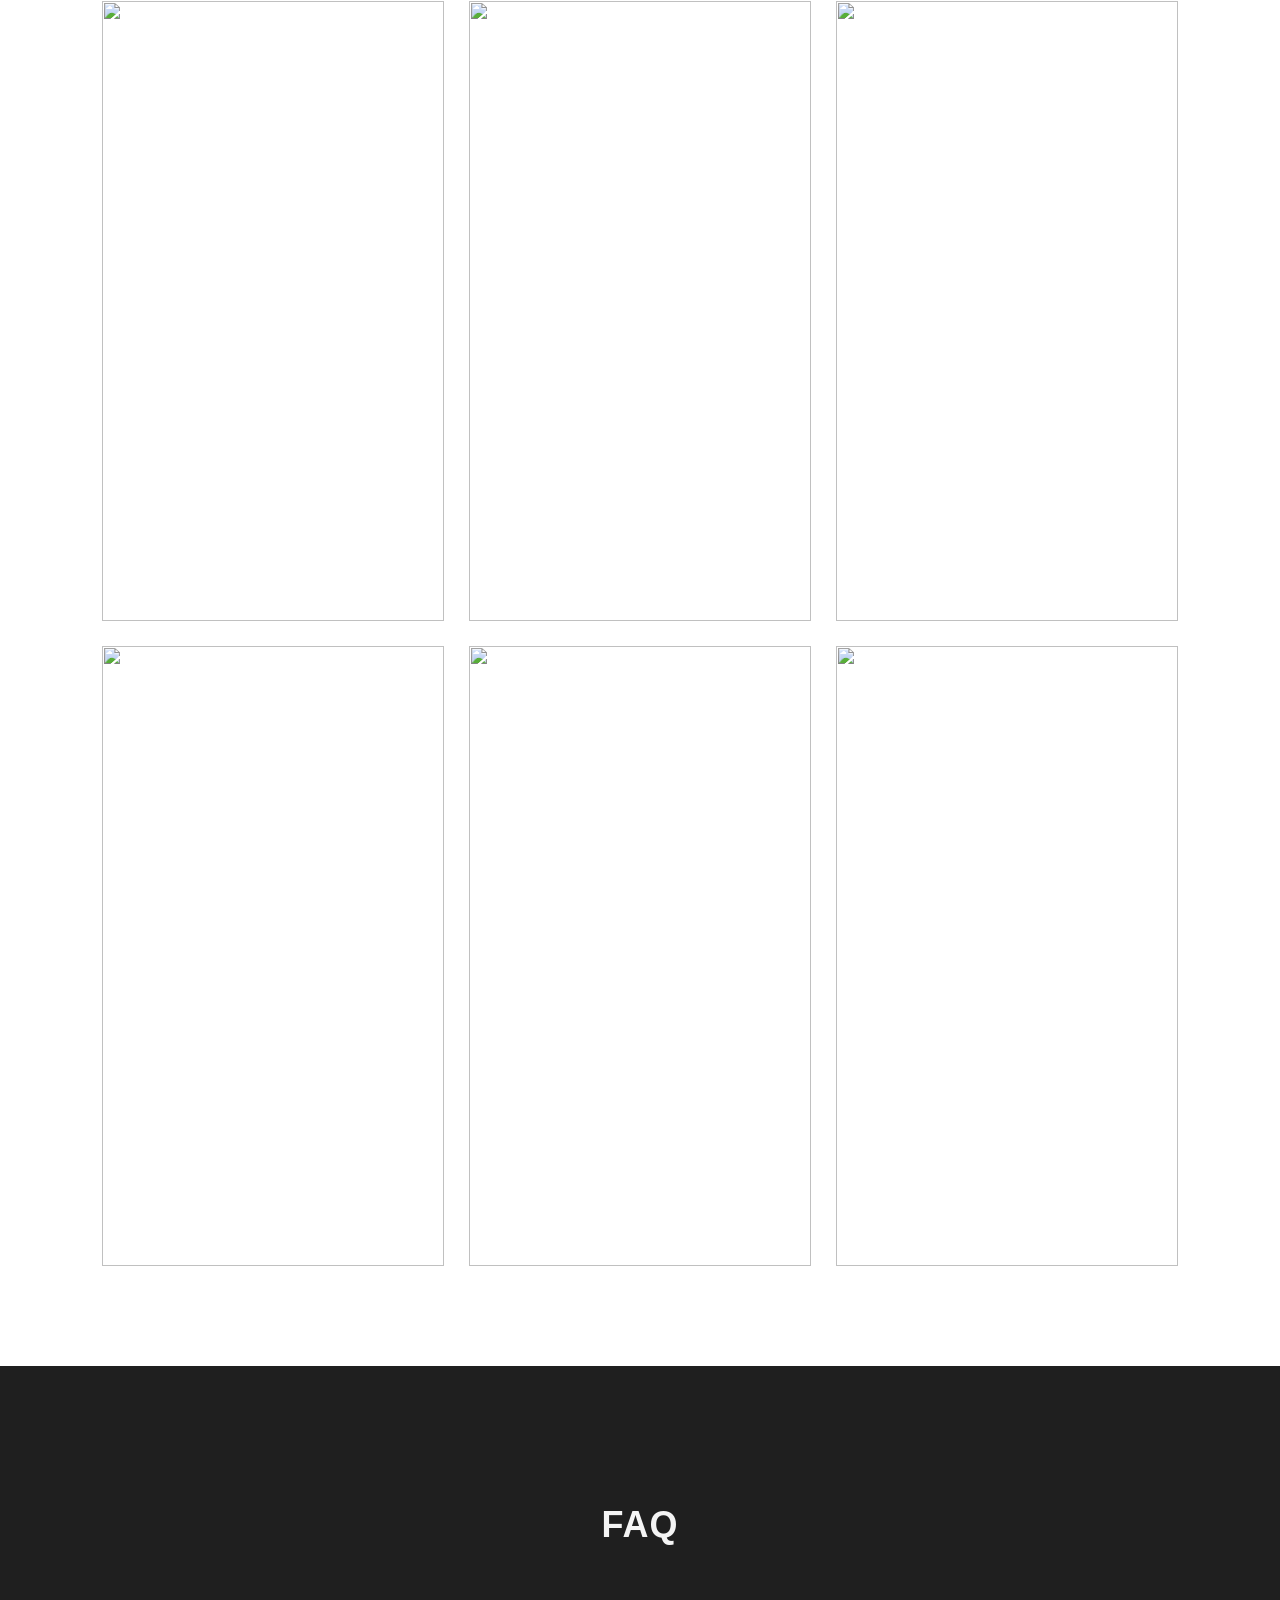
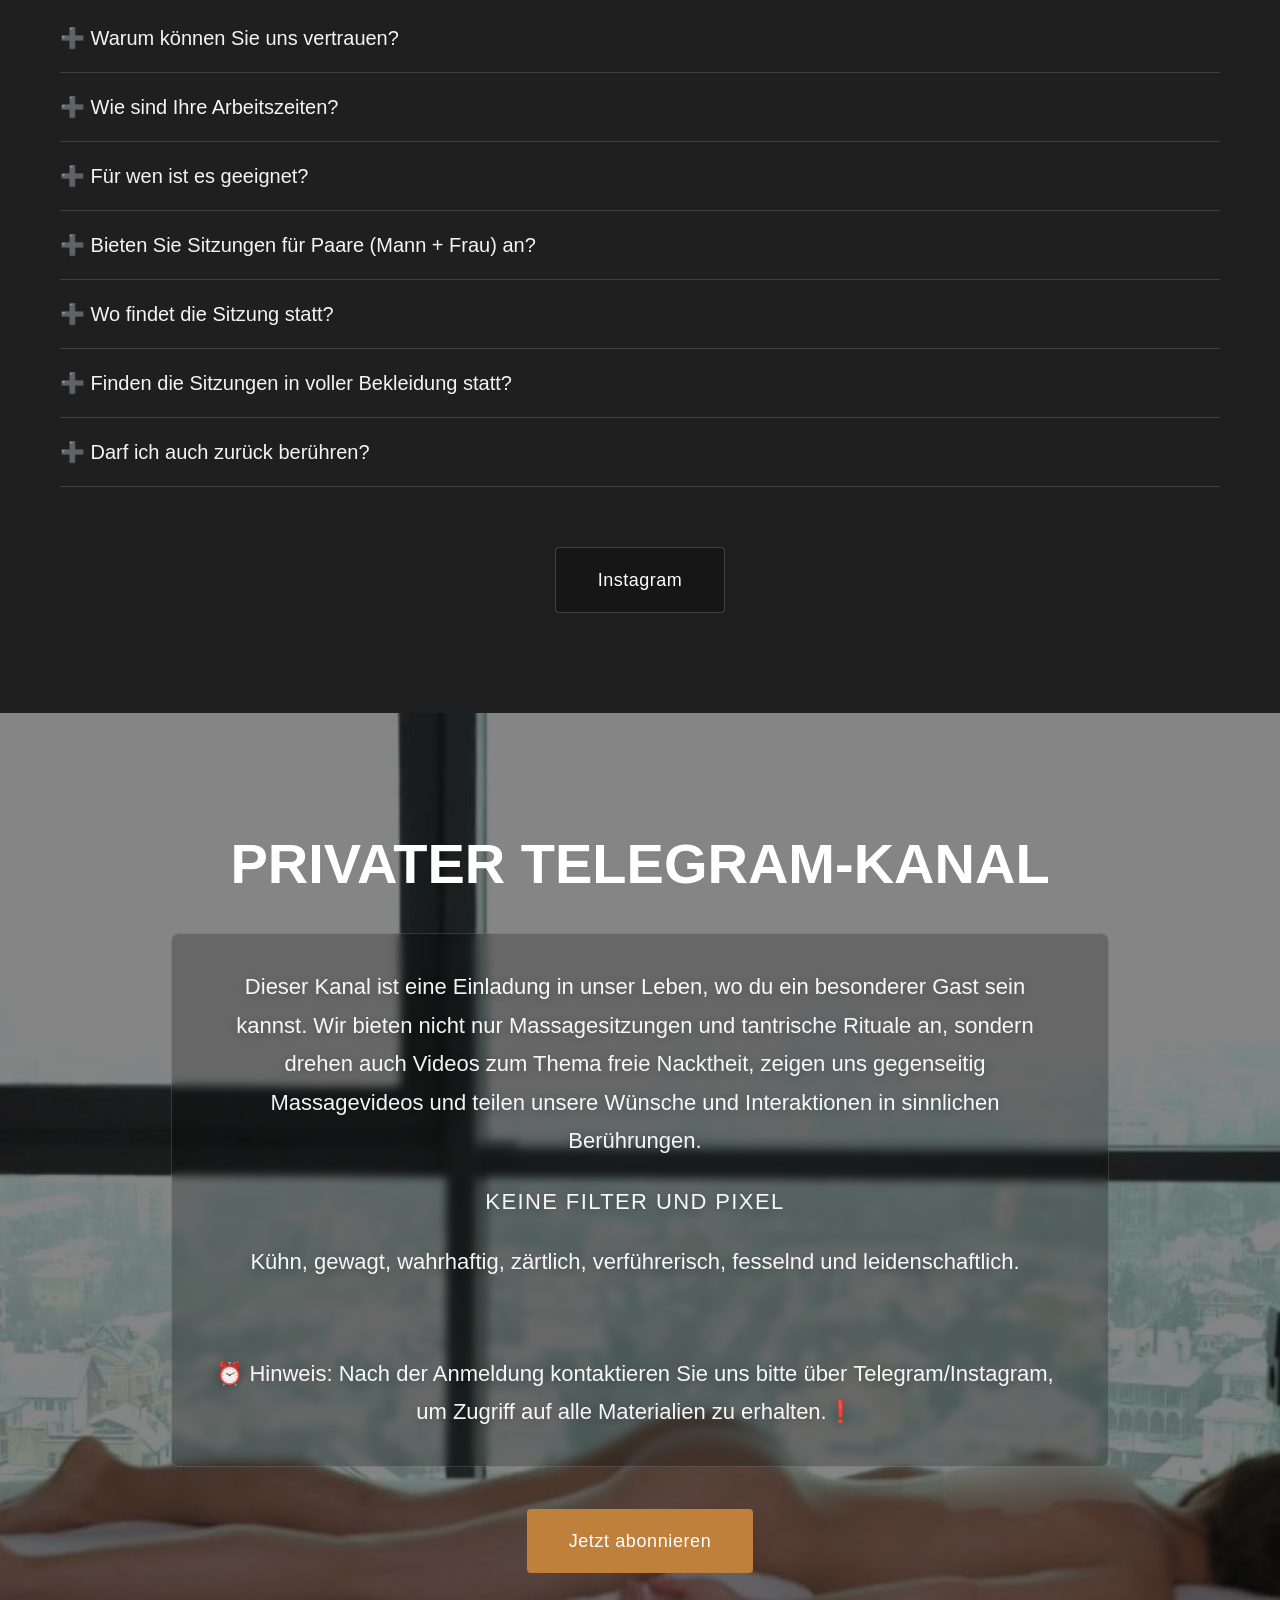
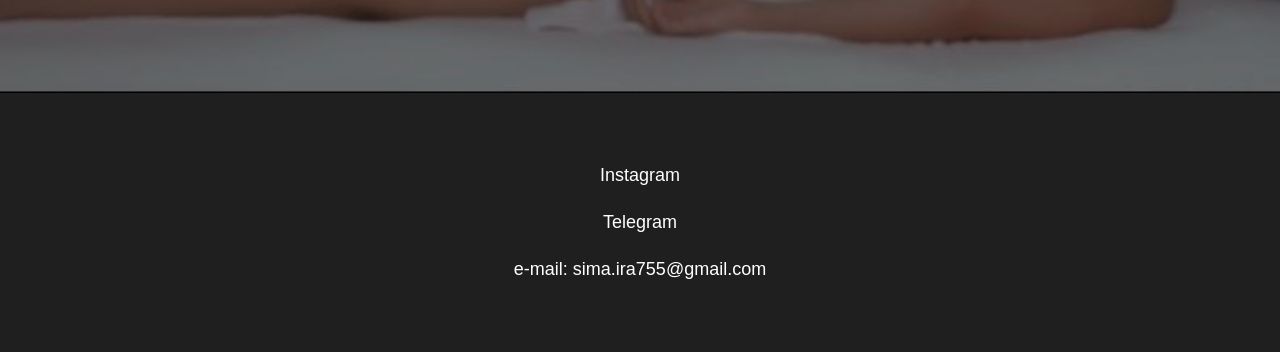
==== commit df258ae1: "add alert to telegram block and telegram code to footer" ====
--- a/index_de.html
+++ b/index_de.html
@@ -202,6 +202,10 @@
 				<p>
 					Kühn, gewagt, wahrhaftig, zärtlich, verführerisch, fesselnd und leidenschaftlich.
 				</p>
+				<br><br>
+				<p>⏰ Hinweis: Nach der Anmeldung kontaktieren Sie uns bitte über Telegram/Instagram, um Zugriff auf alle
+					Materialien zu erhalten.❗️
+				</p>
 			</div>
 
 			<a href="https://web.tribute.tg/s/RCs" class="btn-read" target="_blank">Jetzt abonnieren</a>
@@ -210,7 +214,8 @@
 
 	<!-- FOOTER -->
 	<footer>
-		<a href="https://www.instagram.com/tantrasparituals/" target="_blank">Instagram: @tantrasparituals</a>
+		<p><a href="https://www.instagram.com/tantrasparituals/" target="_blank">Instagram</a></p>
+		<p><a href="https://t.me/deepsensationduo" target="_blank">Telegram</a></p>
 		<p><a href="mailto:sima.ira755@gmail.com">e-mail: sima.ira755@gmail.com</a></p>
 
 	</footer>
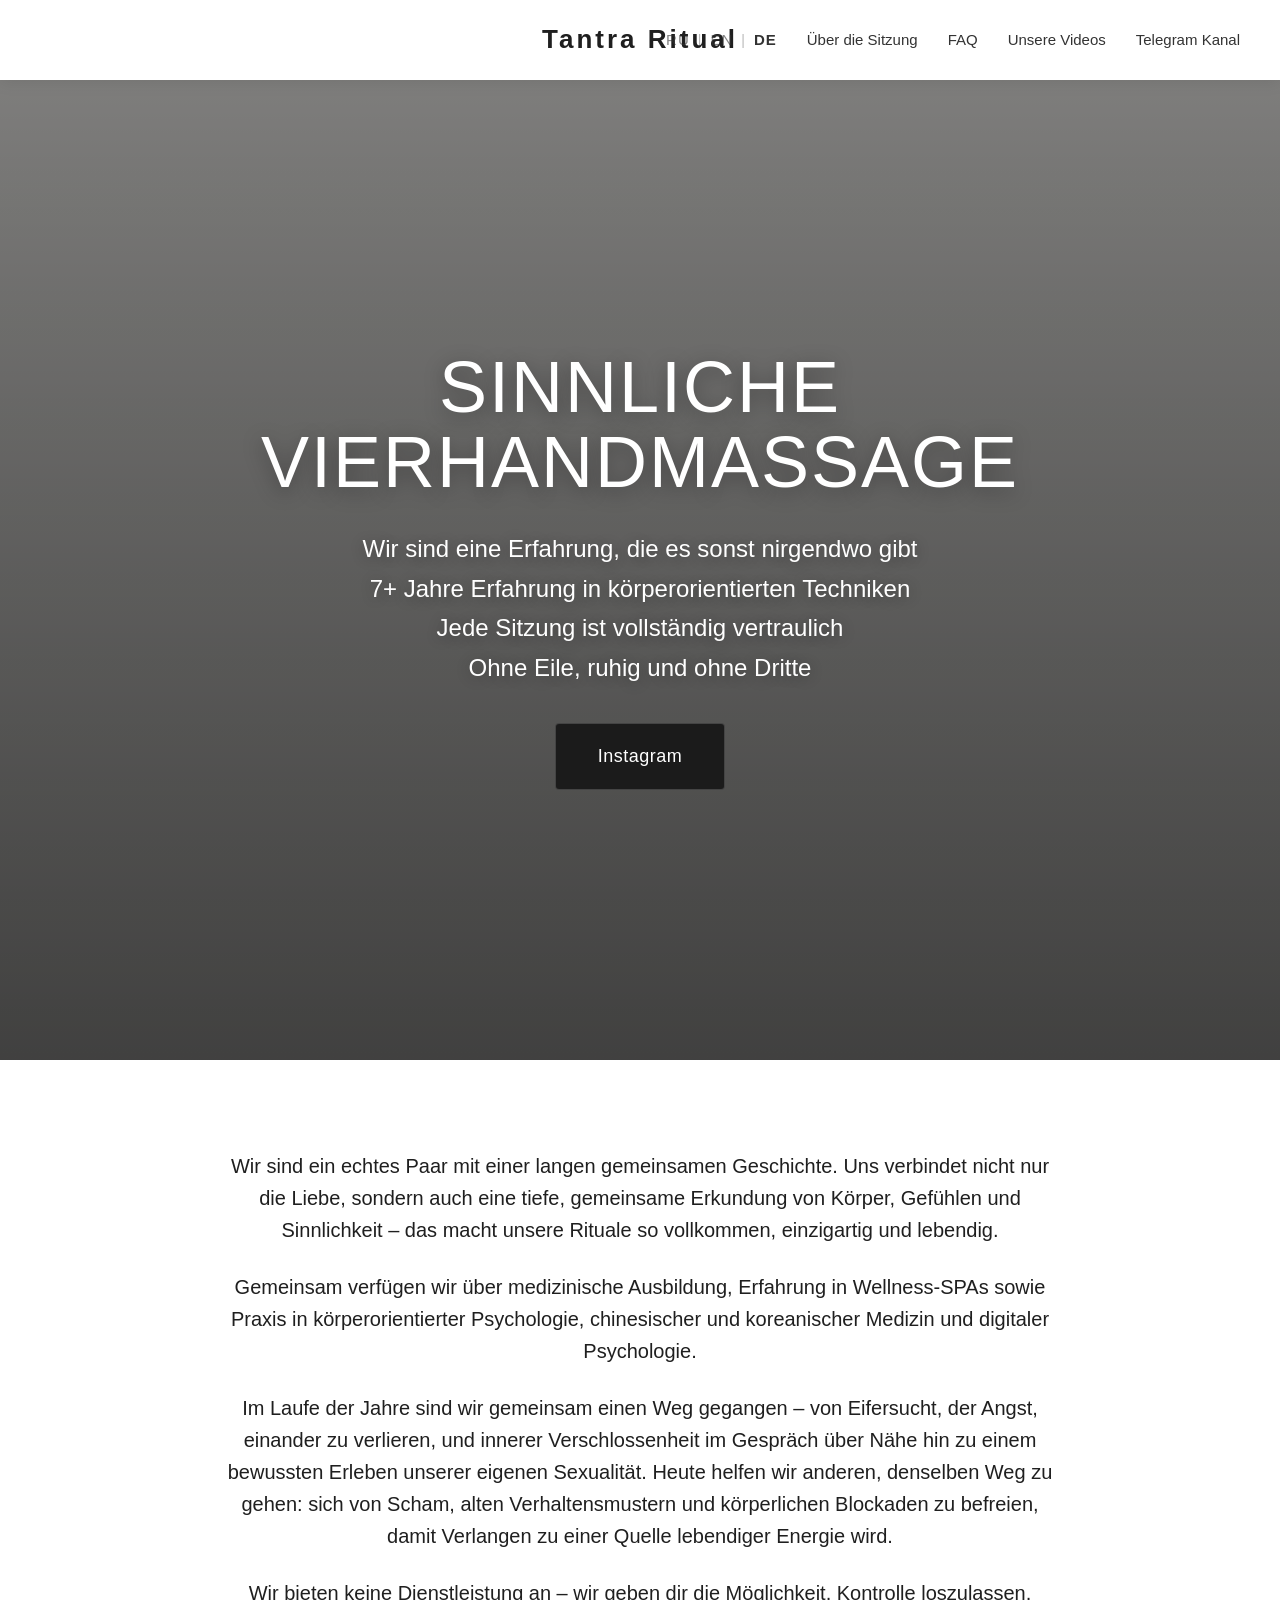
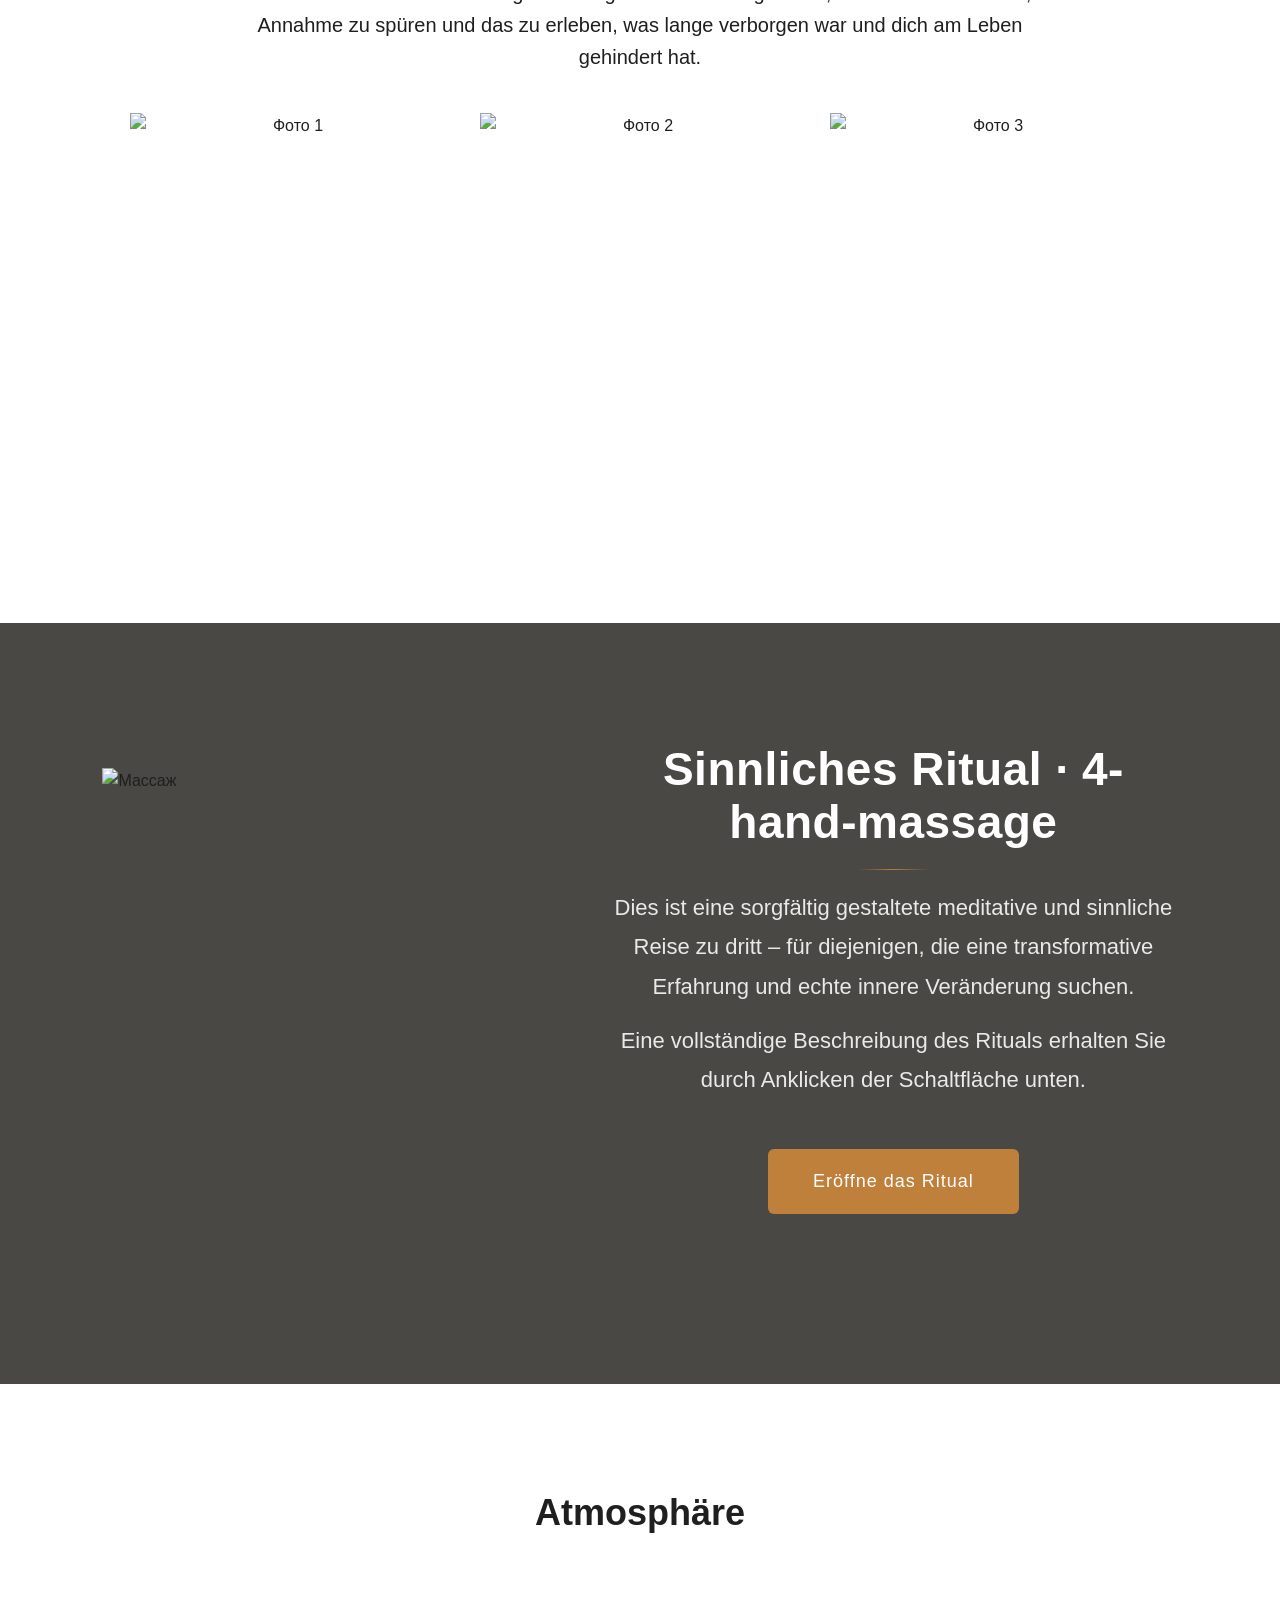
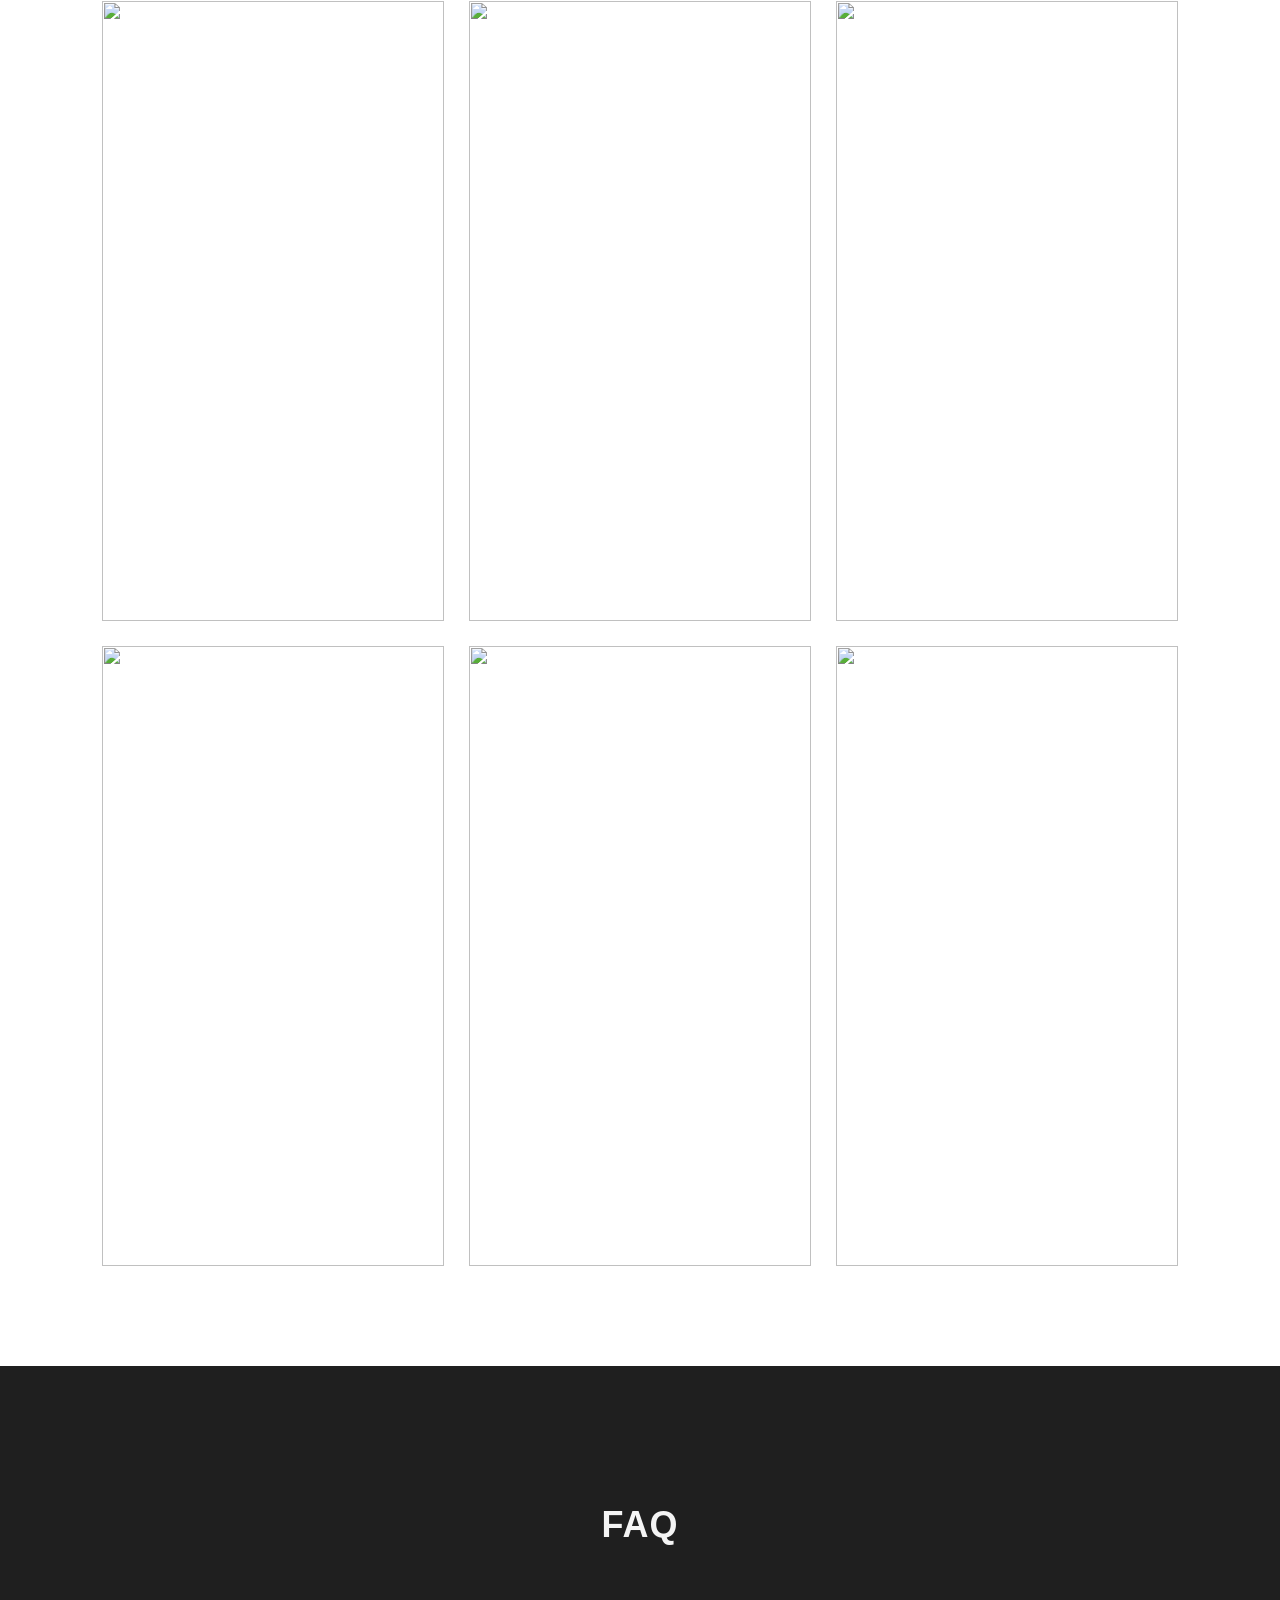
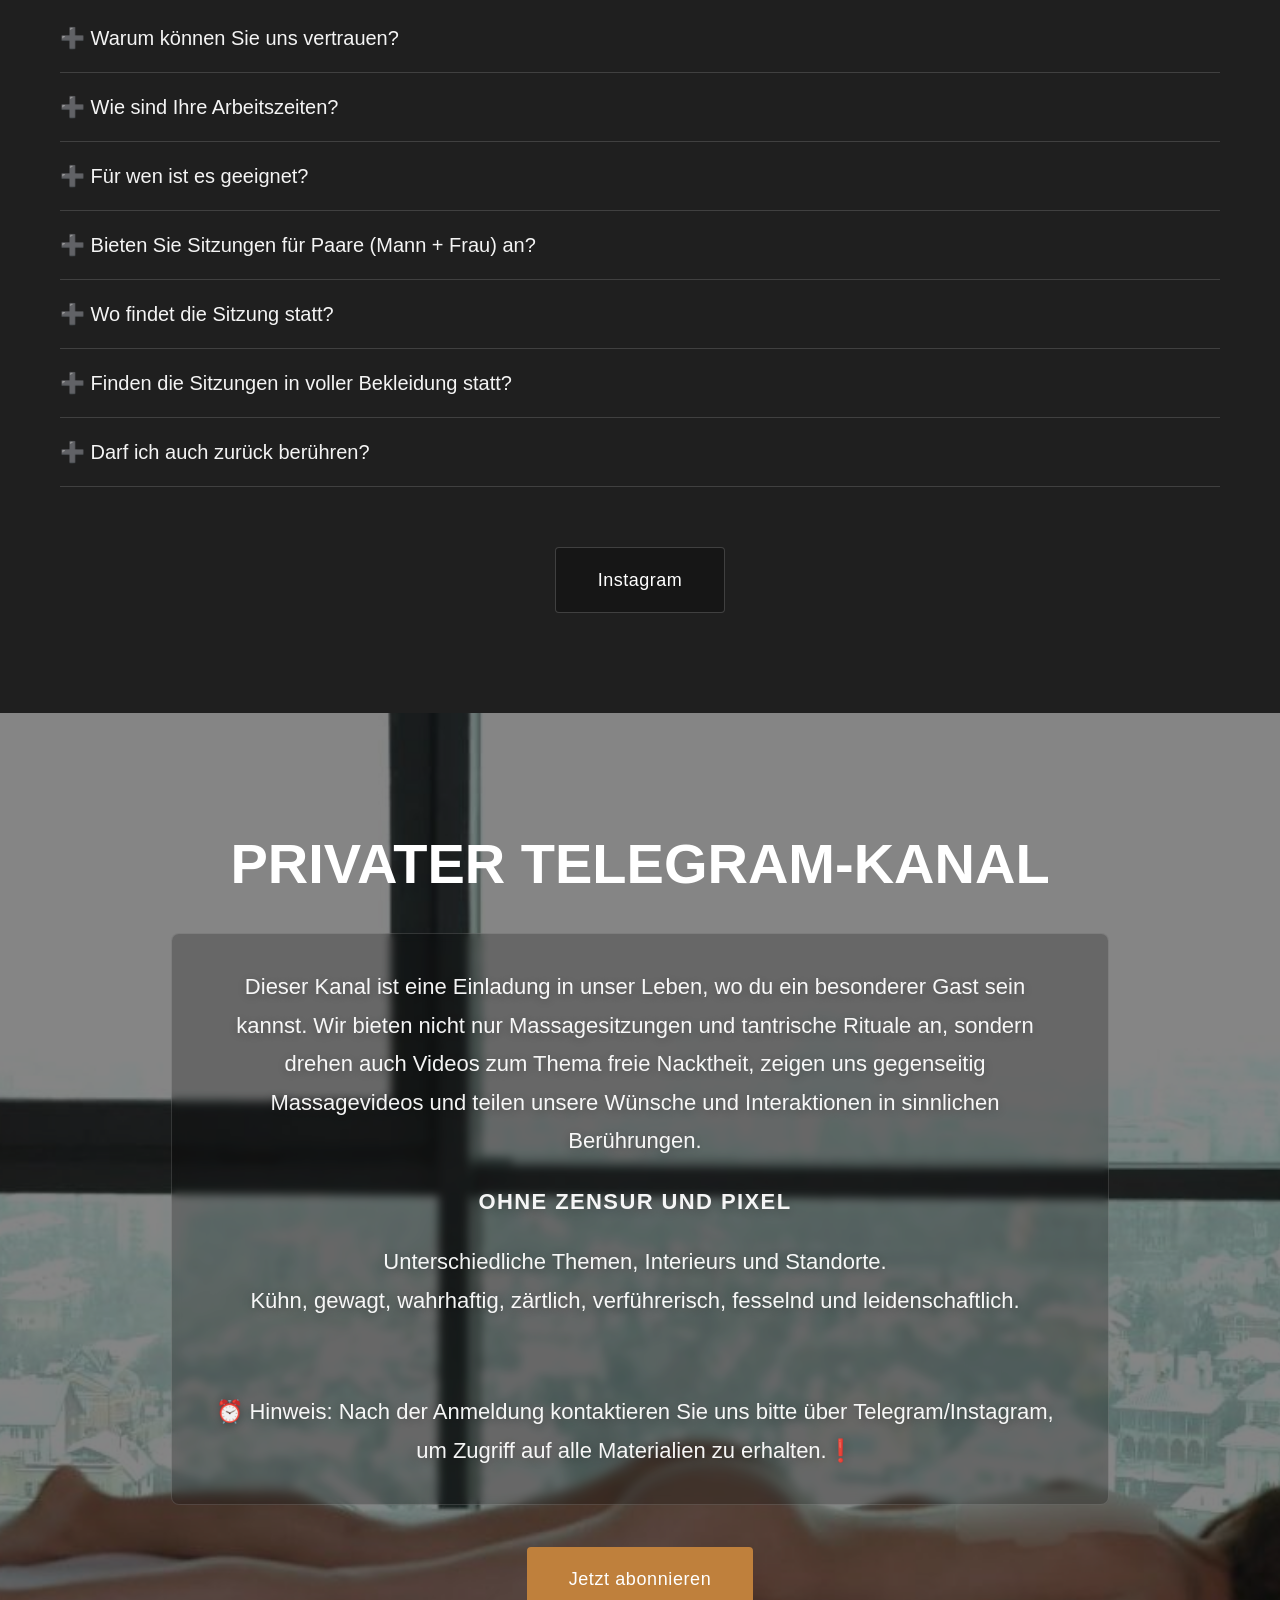
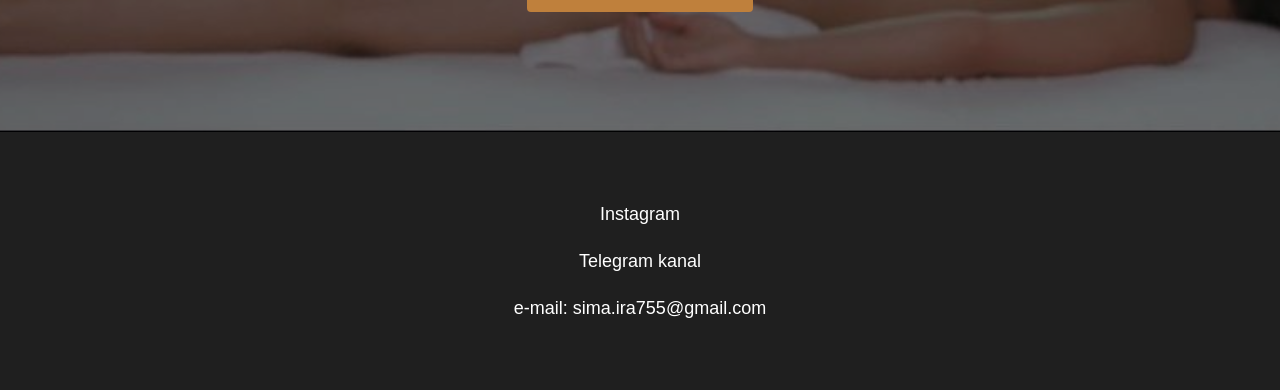
==== commit 9e97d6cc: "change telegram path" ====
--- a/index_de.html
+++ b/index_de.html
@@ -27,7 +27,7 @@
 				<li><a href="#sessions">Über die Sitzung</a></li>
 				<li><a href="#faq">FAQ</a></li>
 				<li><a href="https://www.instagram.com/tantrasparituals/" target="_blank">Unsere Videos</a></li>
-				<li><a href="#telegram">TELEGRAM-KANAL</a></li>
+				<li><a href="#telegram">Telegram Kanal</a></li>
 			</ul>
 		</nav>
 
@@ -55,7 +55,7 @@
 				Ohne Eile, ruhig und ohne Dritte
 			</p>
 
-			<a href="https://instagram.com/yourprofile" class="btn-instagram" target="_blank">
+			<a href="https://www.instagram.com/tantrasparituals/" class="btn-instagram" target="_blank">
 				Instagram
 			</a>
 		</div>
@@ -176,7 +176,7 @@
 					passend ist und wo es den Fluss stören würde.</p>
 			</div>
 		</div>
-		<a href="https://instagram.com/yourprofile" class="btn-instagram" target="_blank">
+		<a href="https://www.instagram.com/tantrasparituals/" class="btn-instagram" target="_blank">
 			Instagram
 		</a>
 	</section>
@@ -197,9 +197,9 @@
 					Massagevideos und teilen unsere Wünsche und Interaktionen in sinnlichen Berührungen.
 				</p>
 
-				<p class="telegram-accent">KEINE FILTER UND PIXEL</p>
-
-				<p>
+				<p class="telegram-accent"><strong>ohne Zensur und Pixel</strong></p>
+
+				<p>Unterschiedliche Themen, Interieurs und Standorte. <br>
 					Kühn, gewagt, wahrhaftig, zärtlich, verführerisch, fesselnd und leidenschaftlich.
 				</p>
 				<br><br>
@@ -215,7 +215,7 @@
 	<!-- FOOTER -->
 	<footer>
 		<p><a href="https://www.instagram.com/tantrasparituals/" target="_blank">Instagram</a></p>
-		<p><a href="https://t.me/deepsensationduo" target="_blank">Telegram</a></p>
+		<p><a href="https://web.tribute.tg/s/RCs" target="_blank">Telegram kanal</a></p>
 		<p><a href="mailto:sima.ira755@gmail.com">e-mail: sima.ira755@gmail.com</a></p>
 
 	</footer>
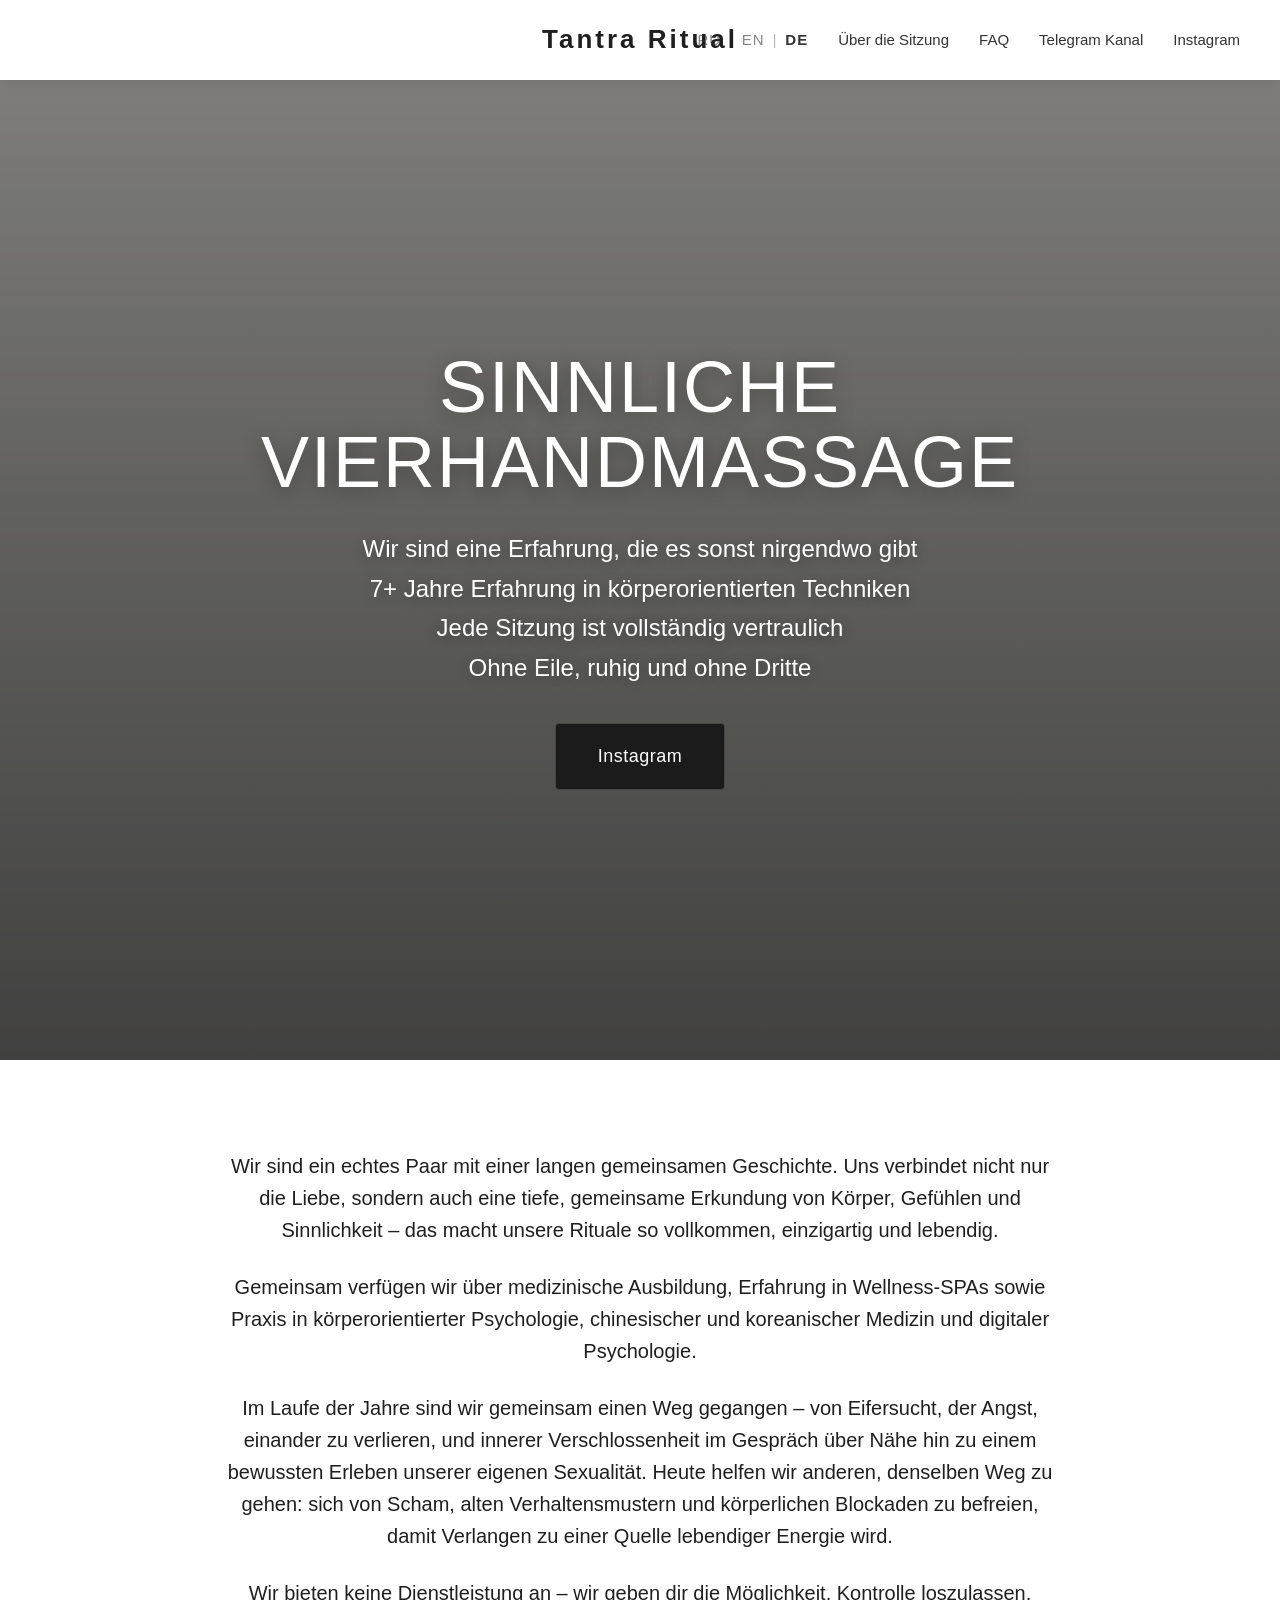
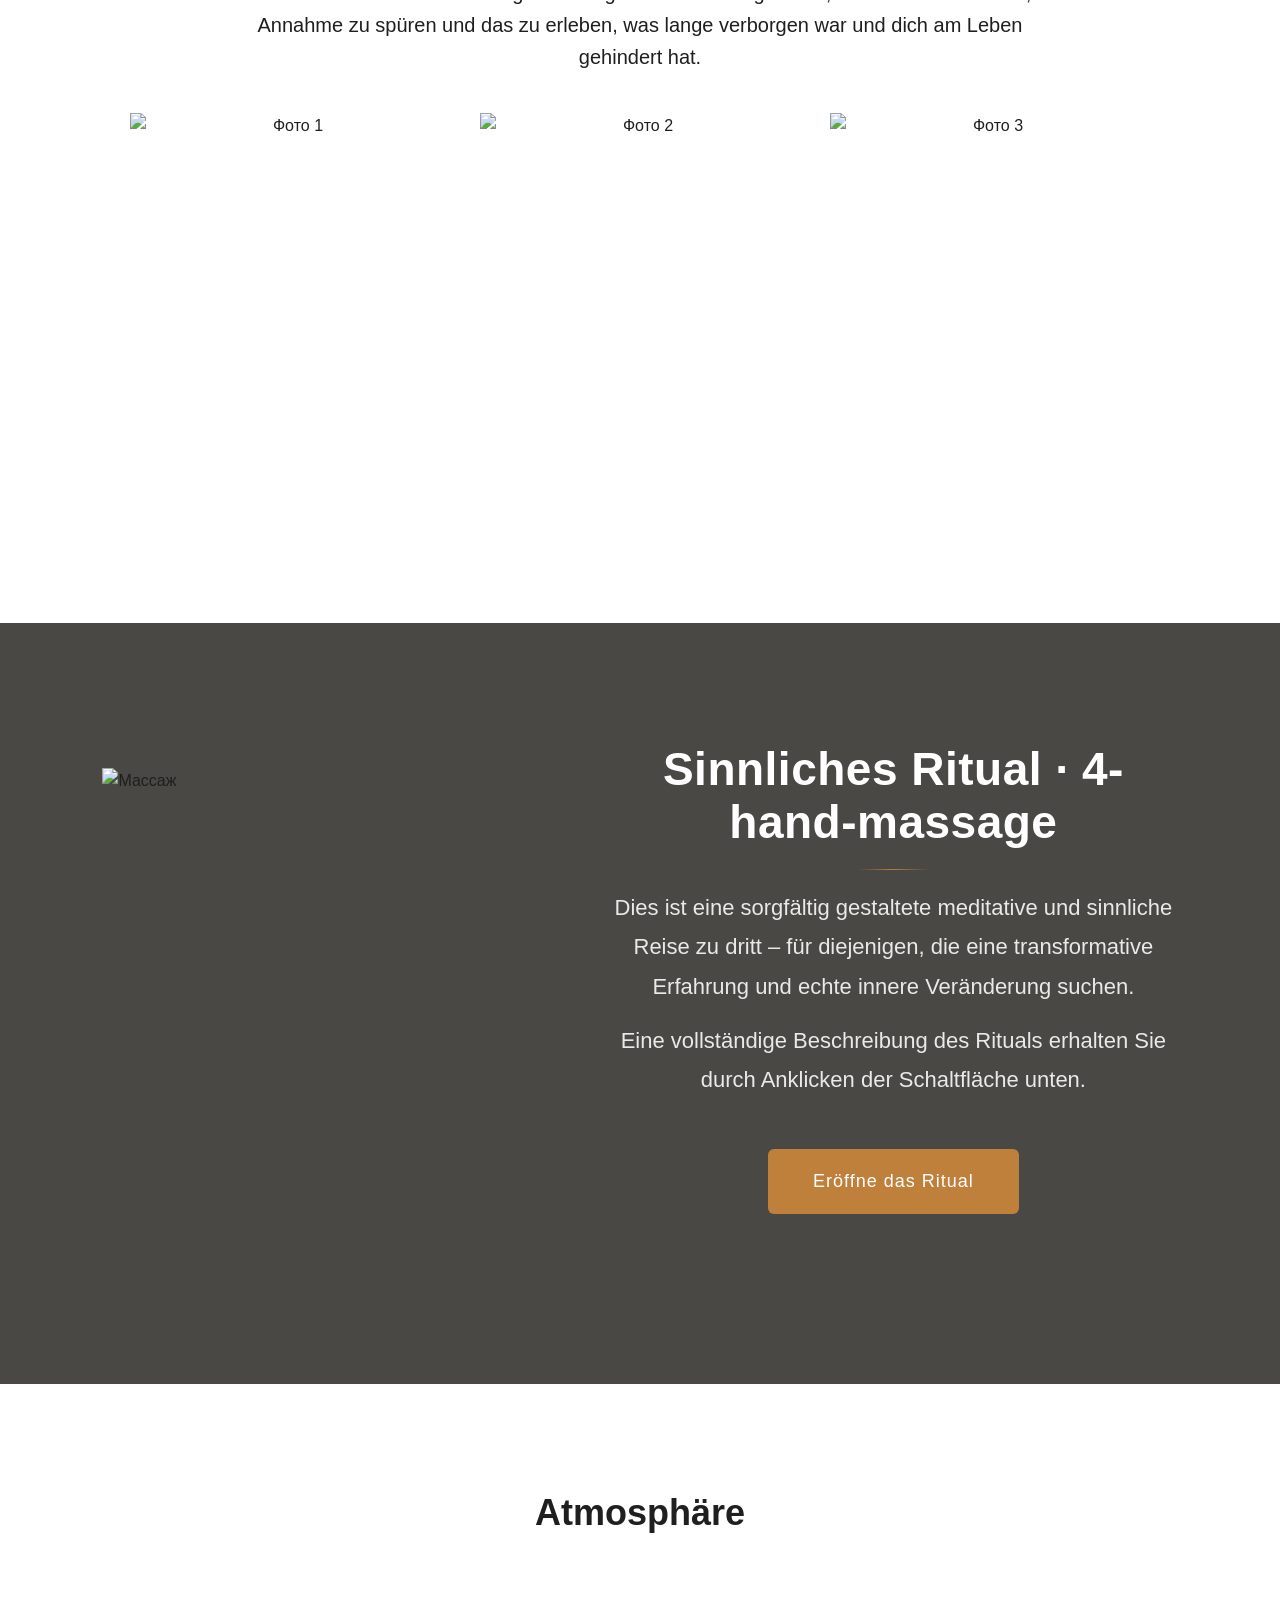
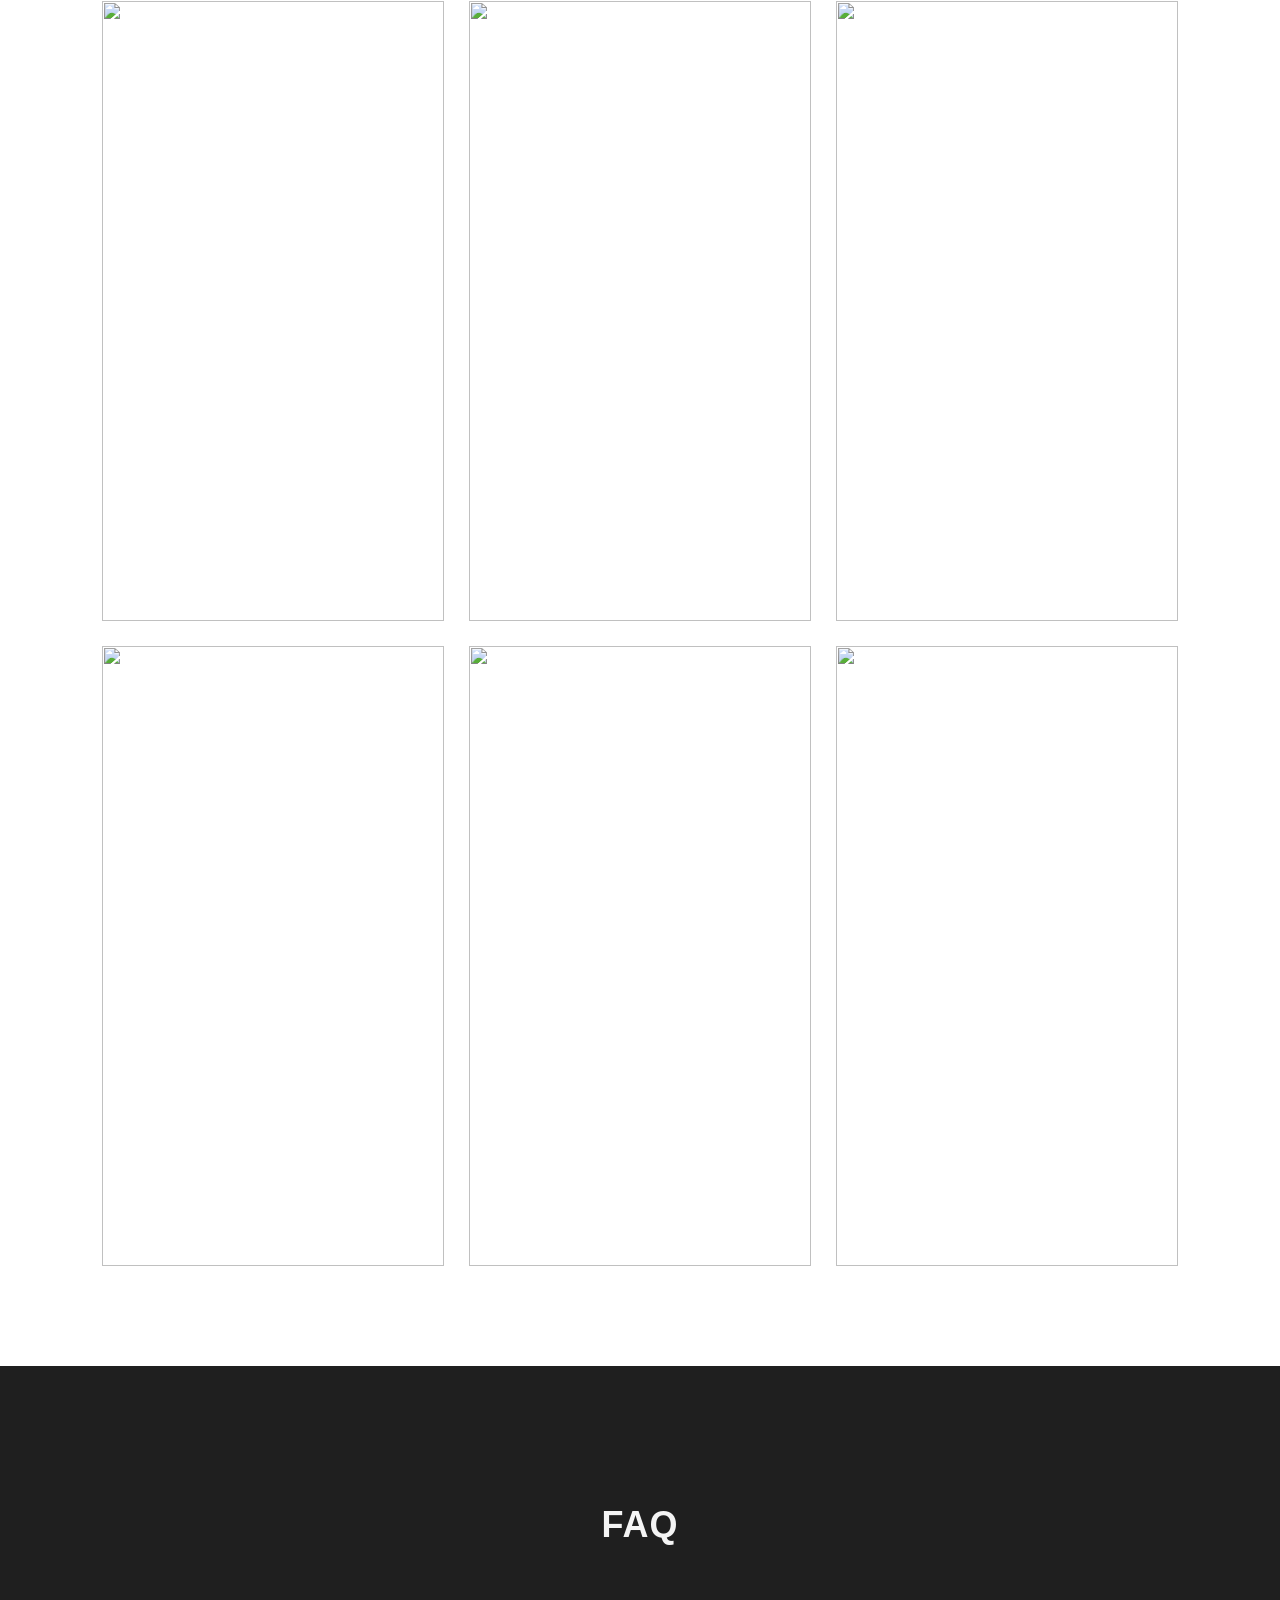
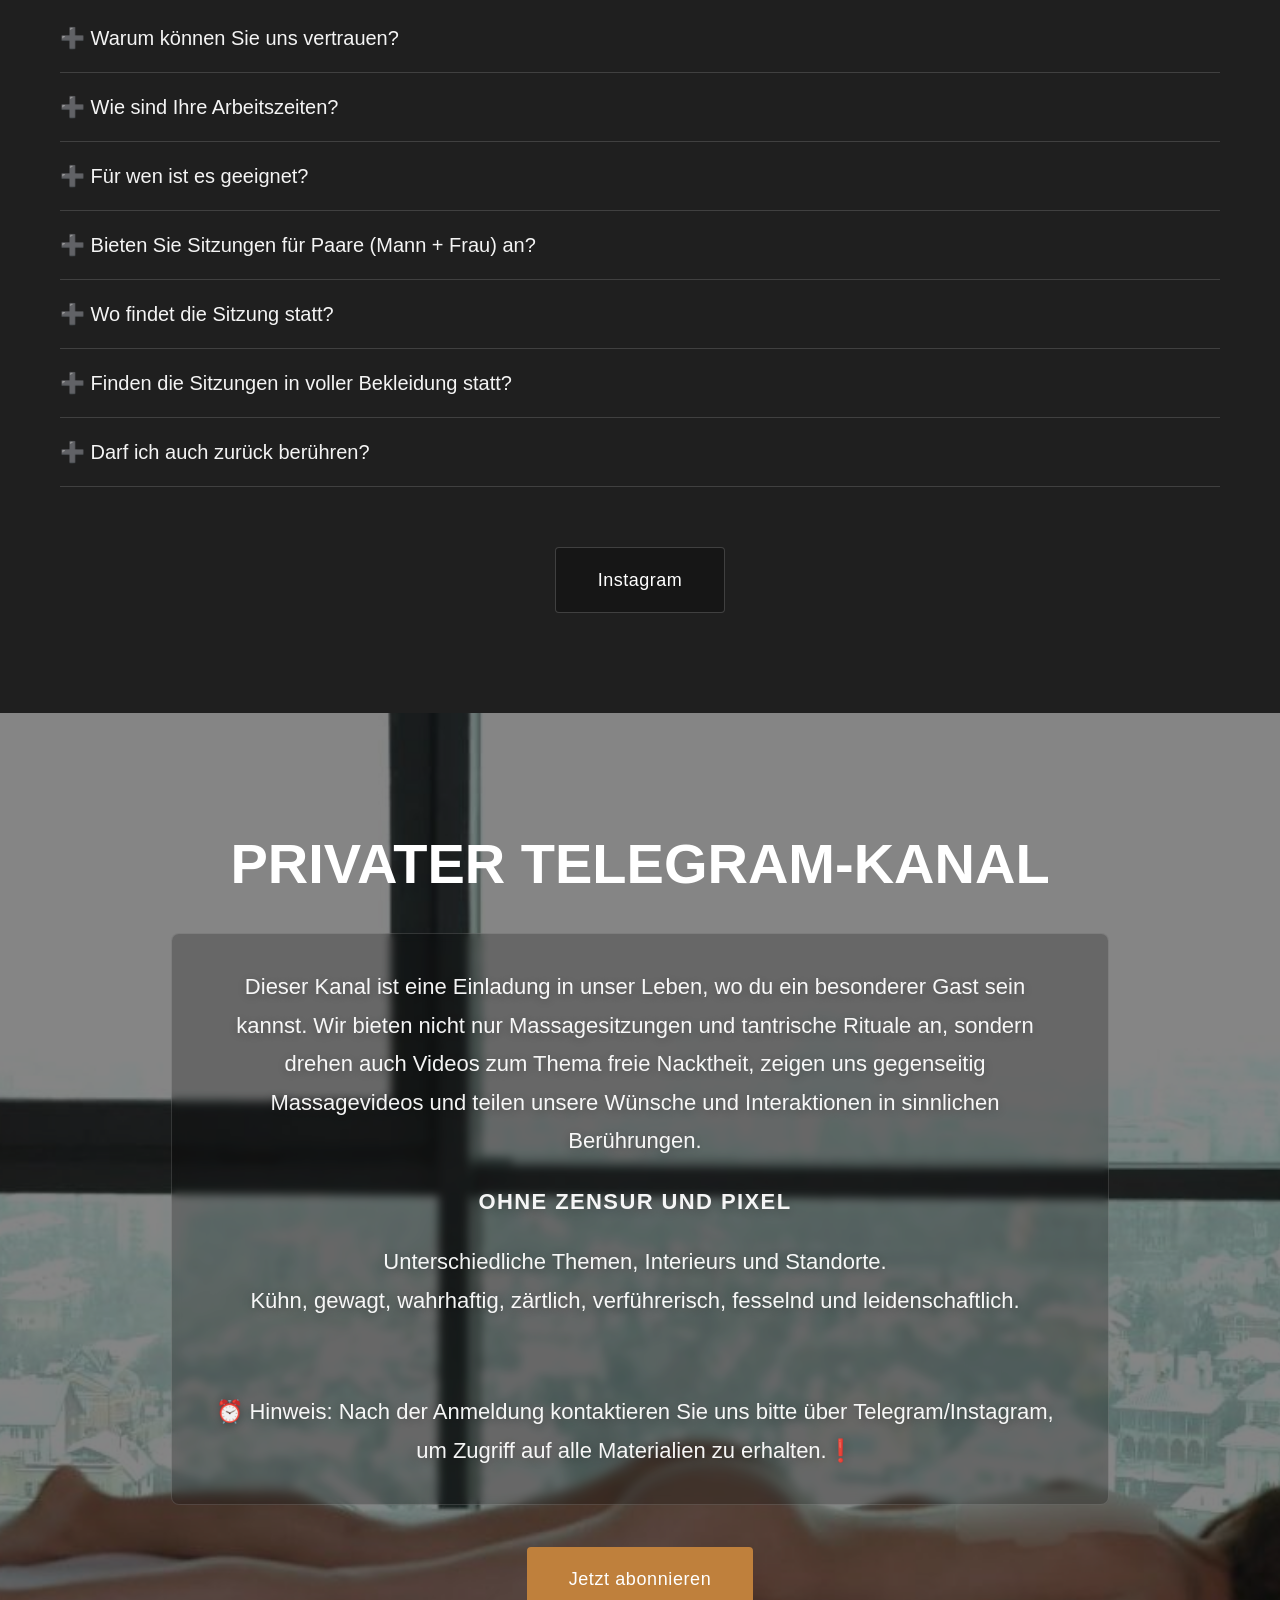
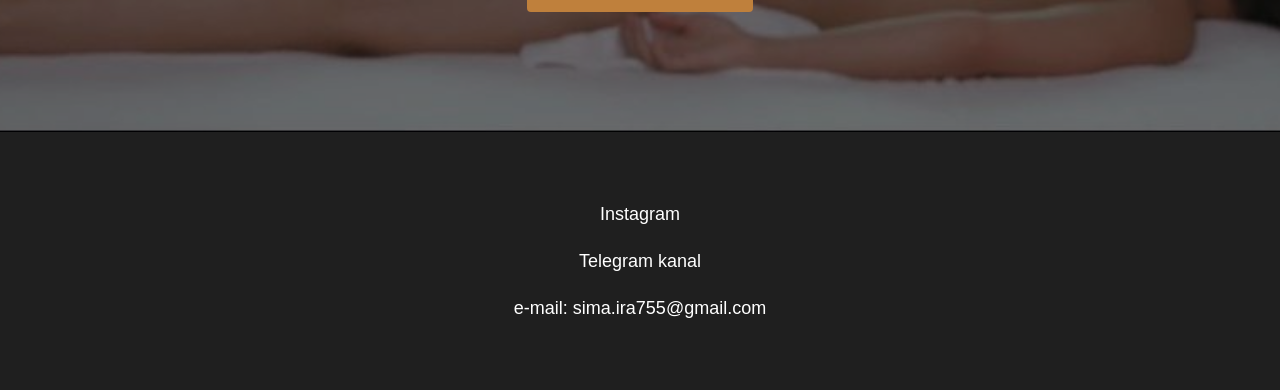
==== commit 2b67ce27: "fix path to main page" ====
--- a/index_de.html
+++ b/index_de.html
@@ -26,8 +26,9 @@
 				</li>
 				<li><a href="#sessions">Über die Sitzung</a></li>
 				<li><a href="#faq">FAQ</a></li>
-				<li><a href="https://www.instagram.com/tantrasparituals/" target="_blank">Unsere Videos</a></li>
 				<li><a href="#telegram">Telegram Kanal</a></li>
+				<li><a href="https://www.instagram.com/tantrasparituals/" target="_blank">Instagram</a></li>
+
 			</ul>
 		</nav>
 
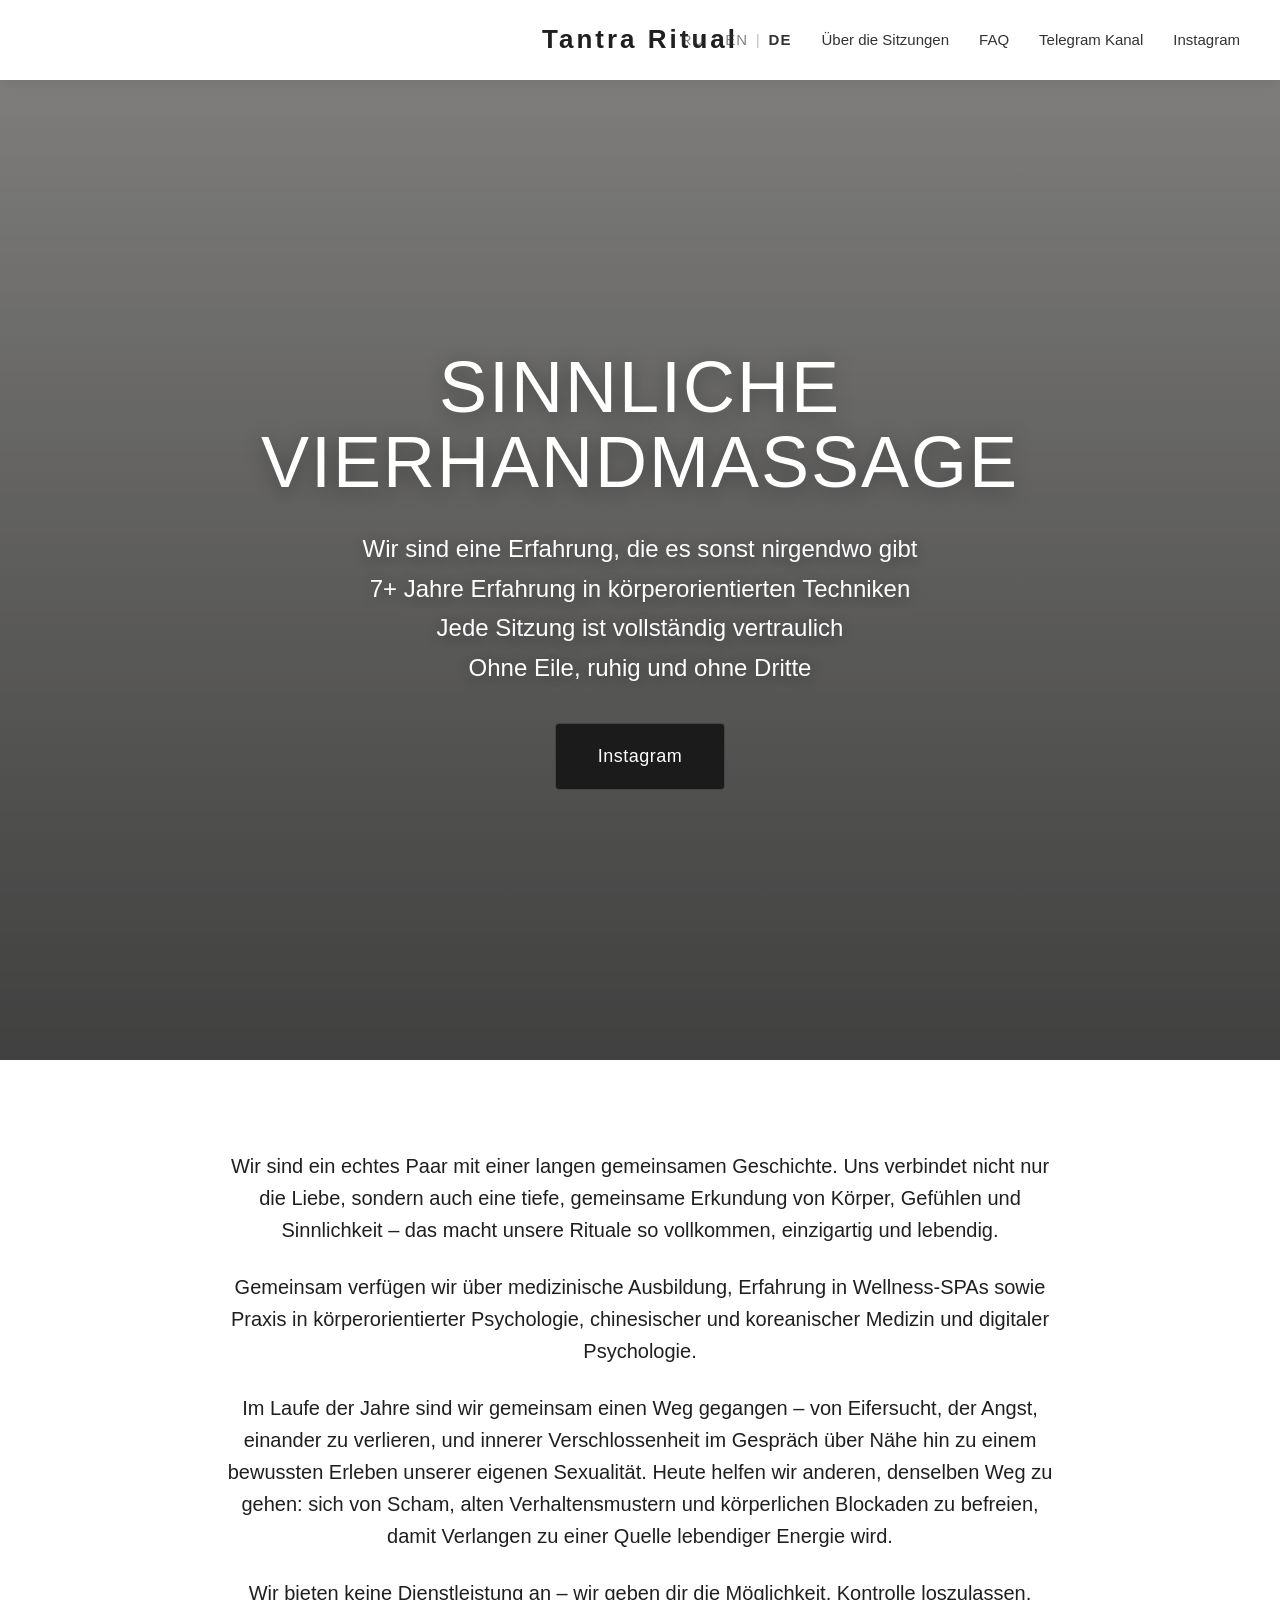
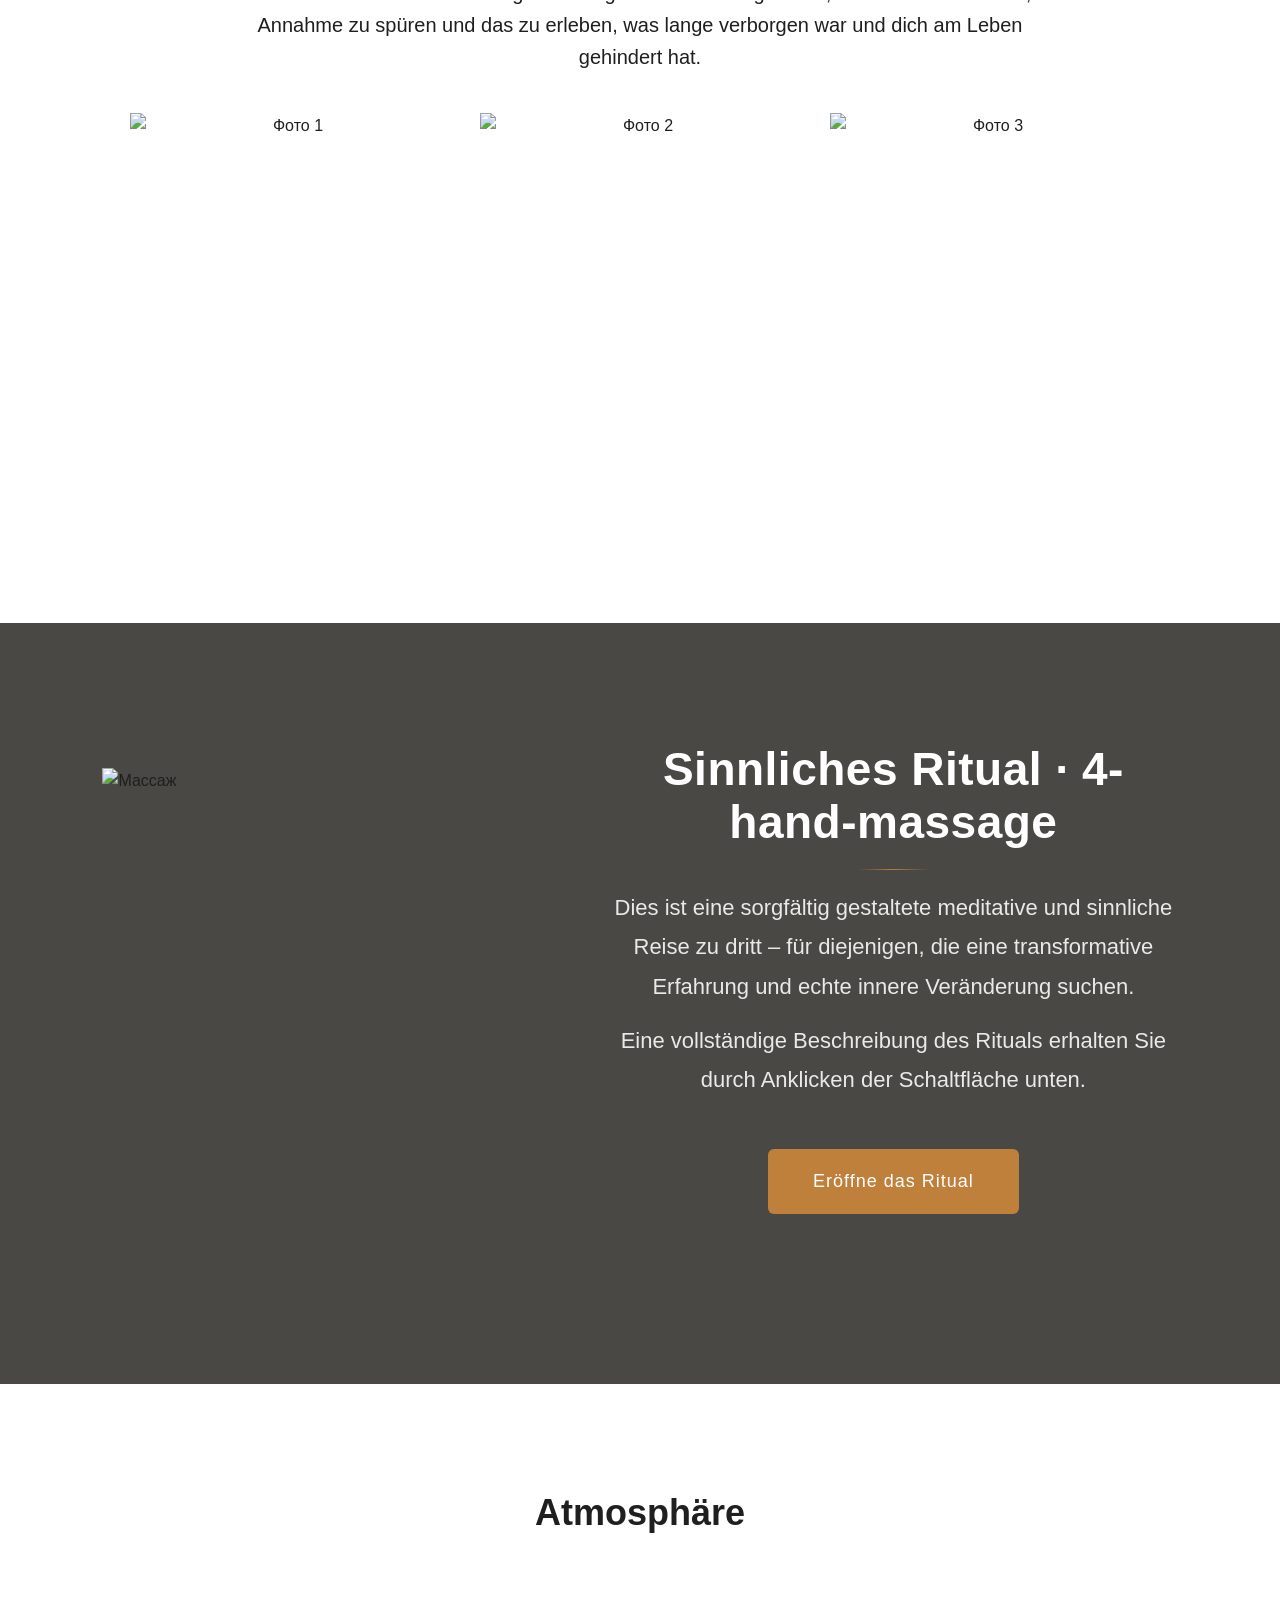
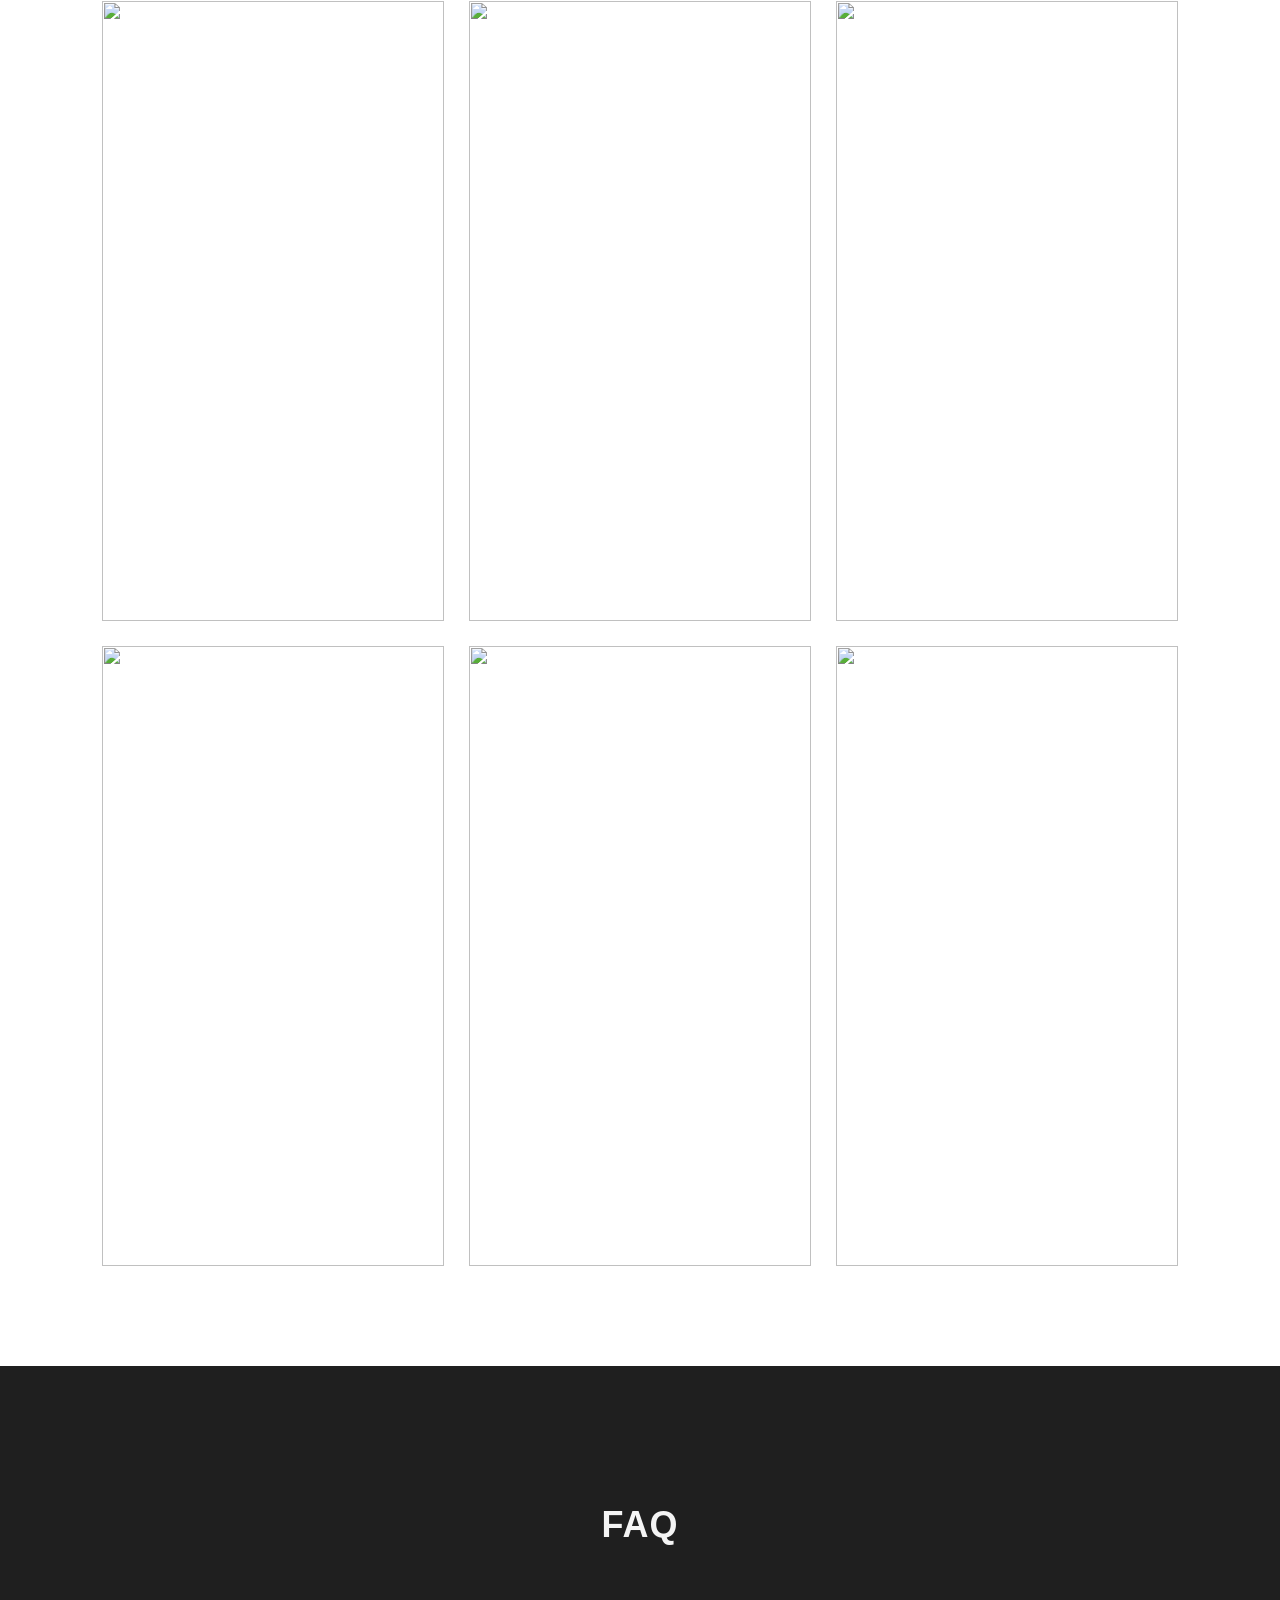
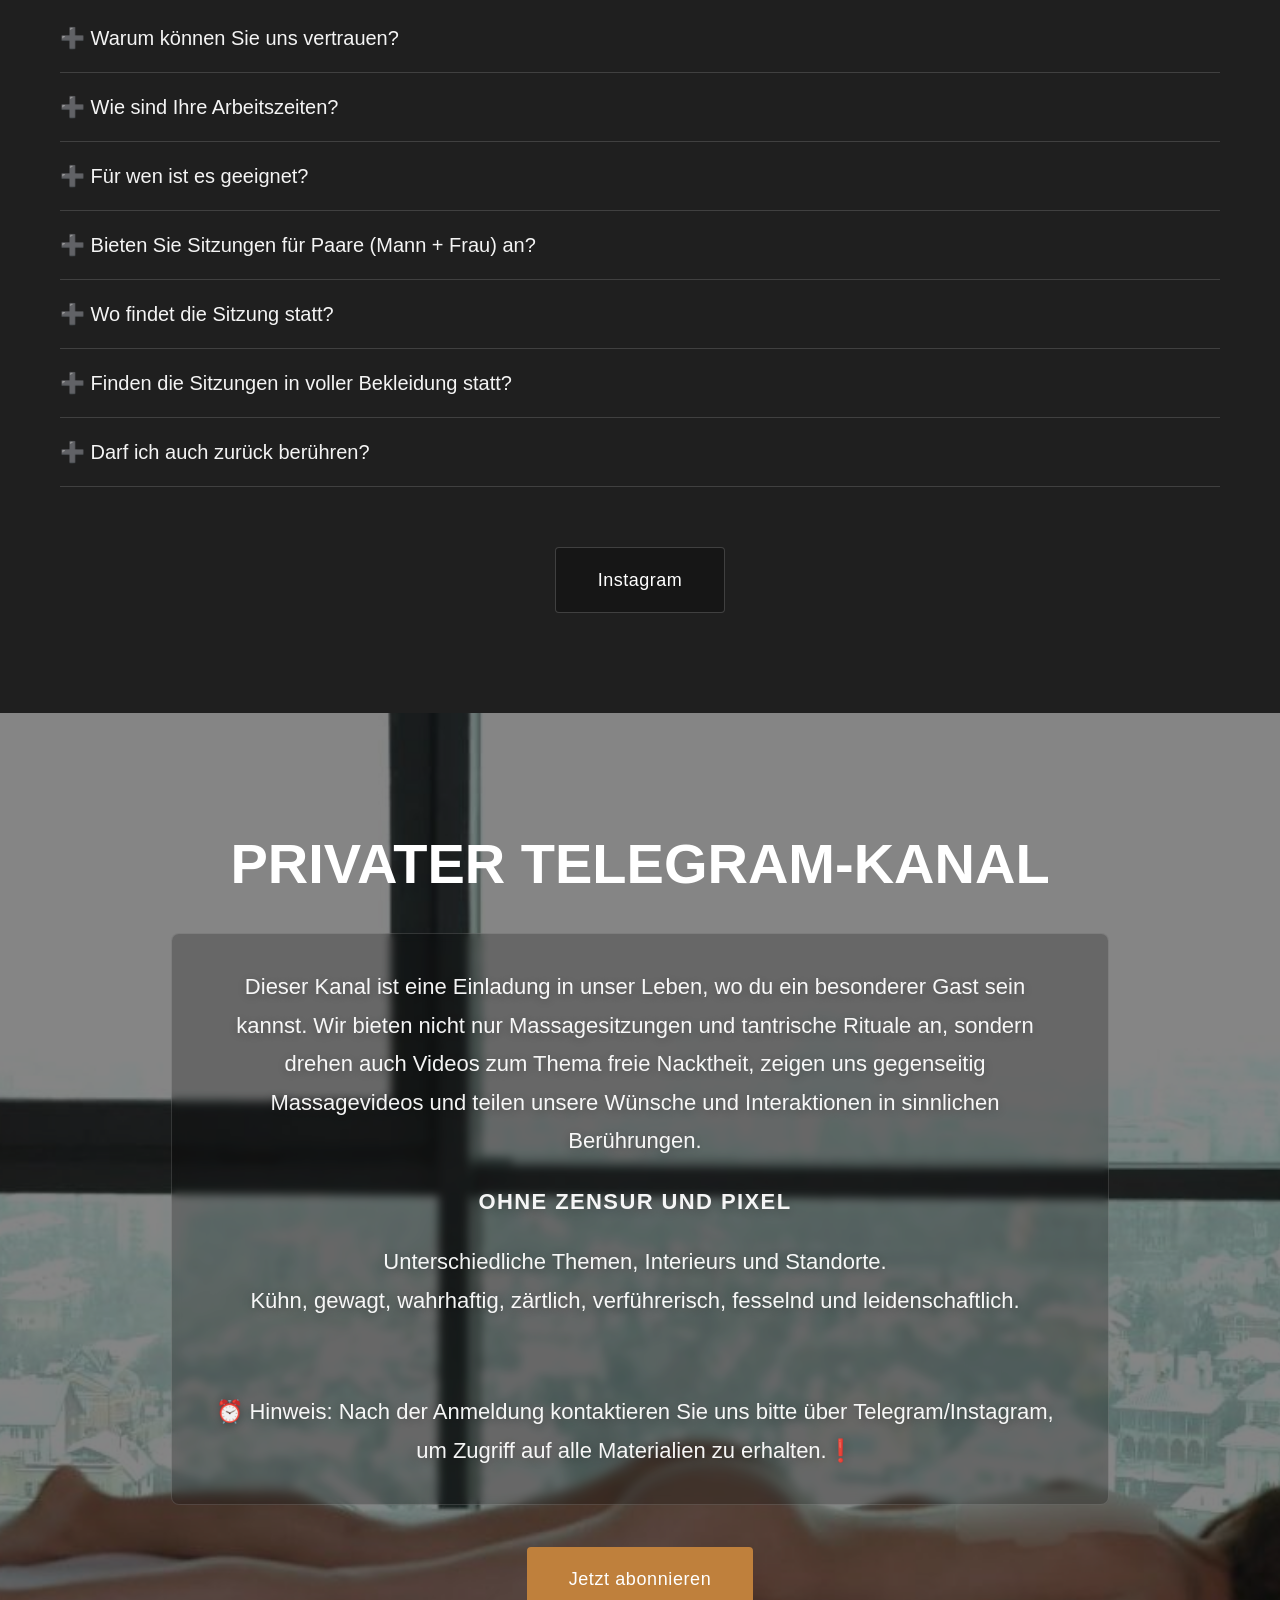
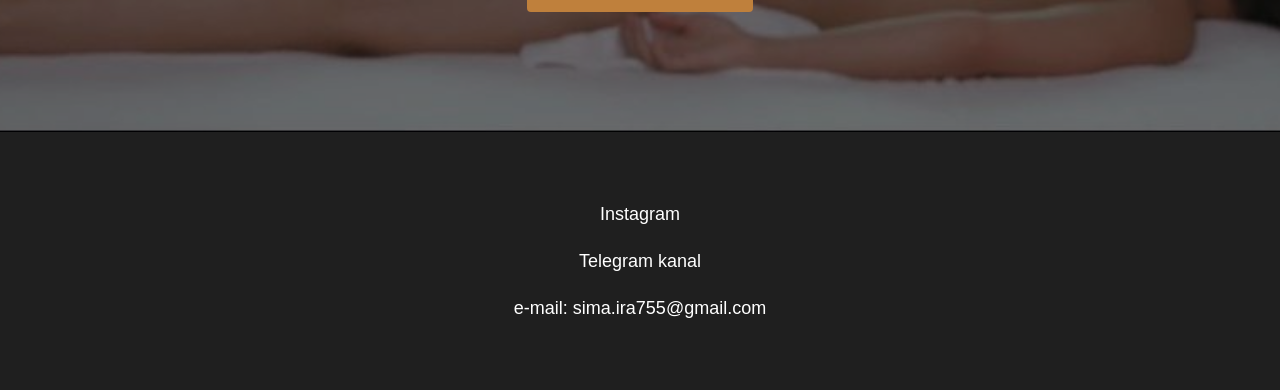
==== commit 5b5e0775: "session to sessions" ====
--- a/index_de.html
+++ b/index_de.html
@@ -24,7 +24,7 @@
 					<span>|</span>
 					<a href="index_de.html" class="active">DE</a>
 				</li>
-				<li><a href="#sessions">Über die Sitzung</a></li>
+				<li><a href="#sessions">Über die Sitzungen</a></li>
 				<li><a href="#faq">FAQ</a></li>
 				<li><a href="#telegram">Telegram Kanal</a></li>
 				<li><a href="https://www.instagram.com/tantrasparituals/" target="_blank">Instagram</a></li>
@@ -46,7 +46,7 @@
 		<div class="hero-overlay"></div>
 
 		<div class="hero-content">
-			<h1>sinnliche Vierhandmassage</h1>
+			<h1>Sinnliche Vierhandmassage</h1>
 
 			<p>
 				Wir sind eine Erfahrung, die es sonst nirgendwo gibt
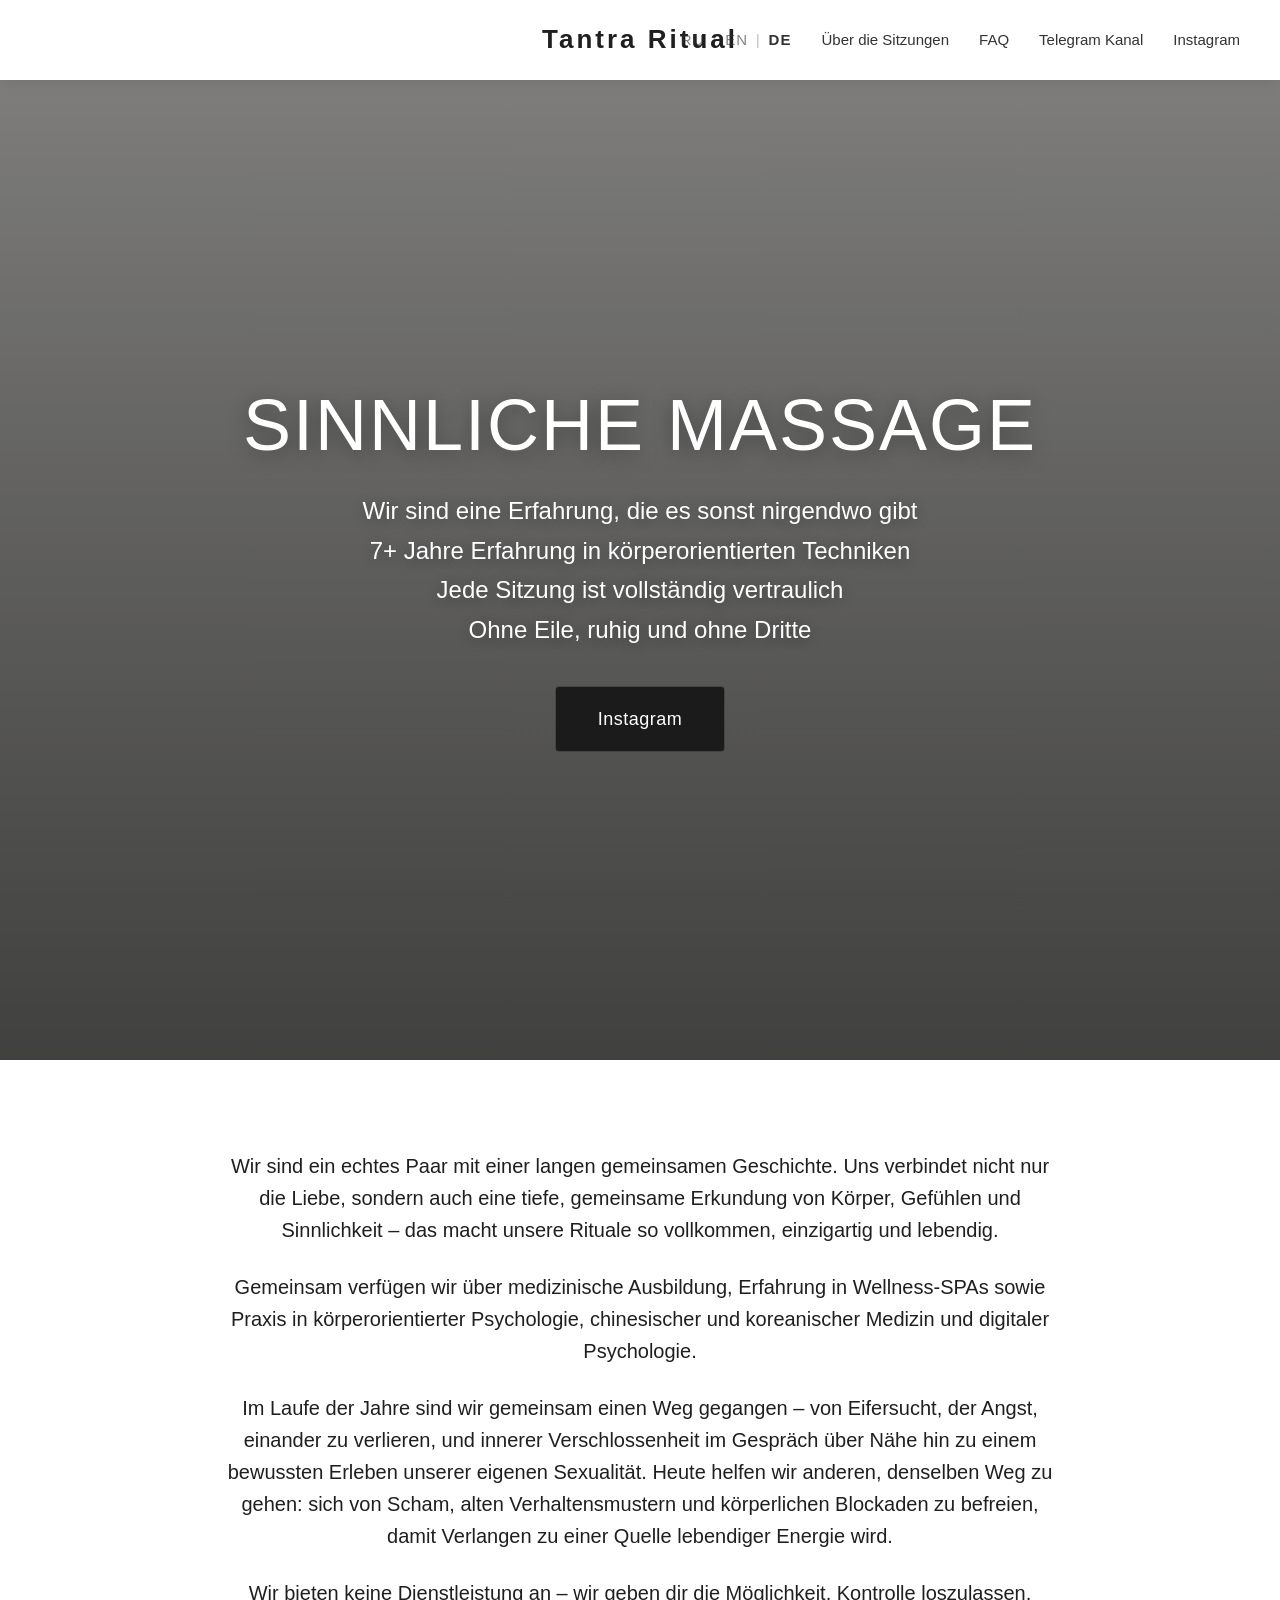
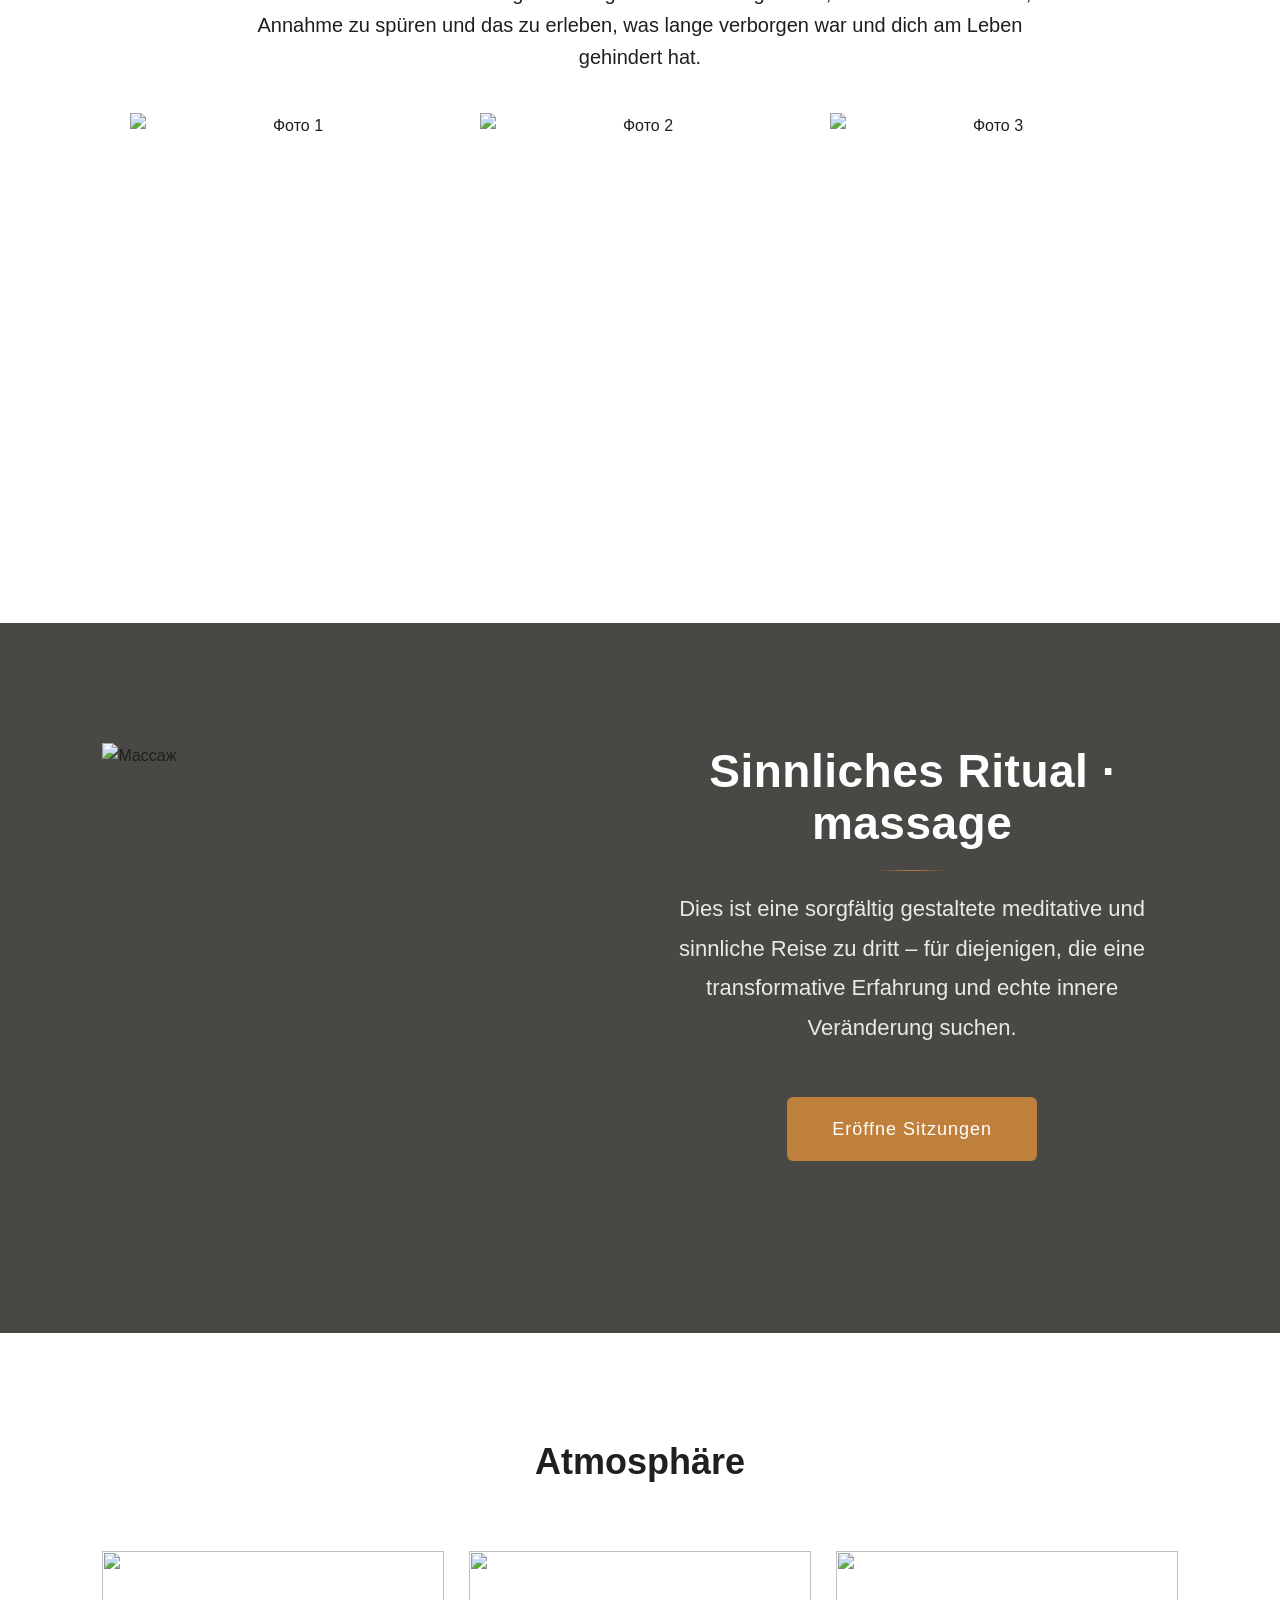
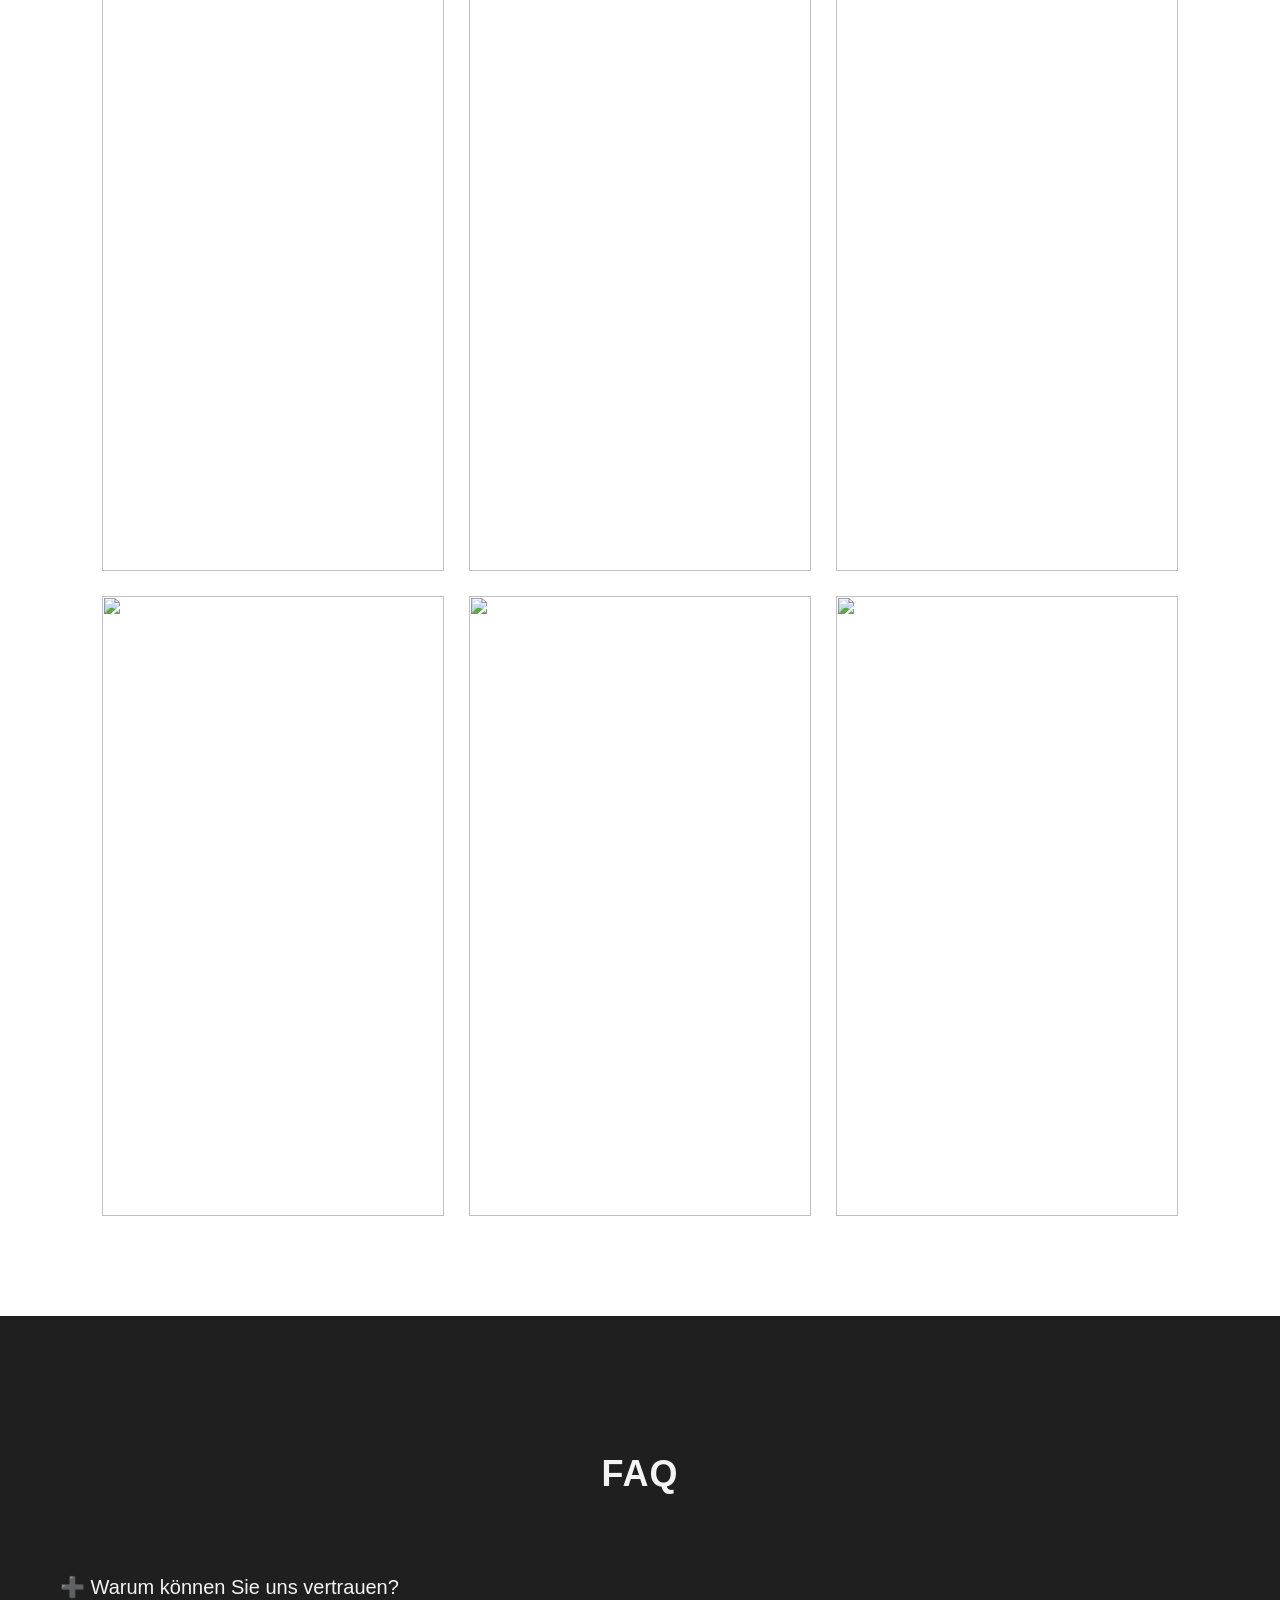
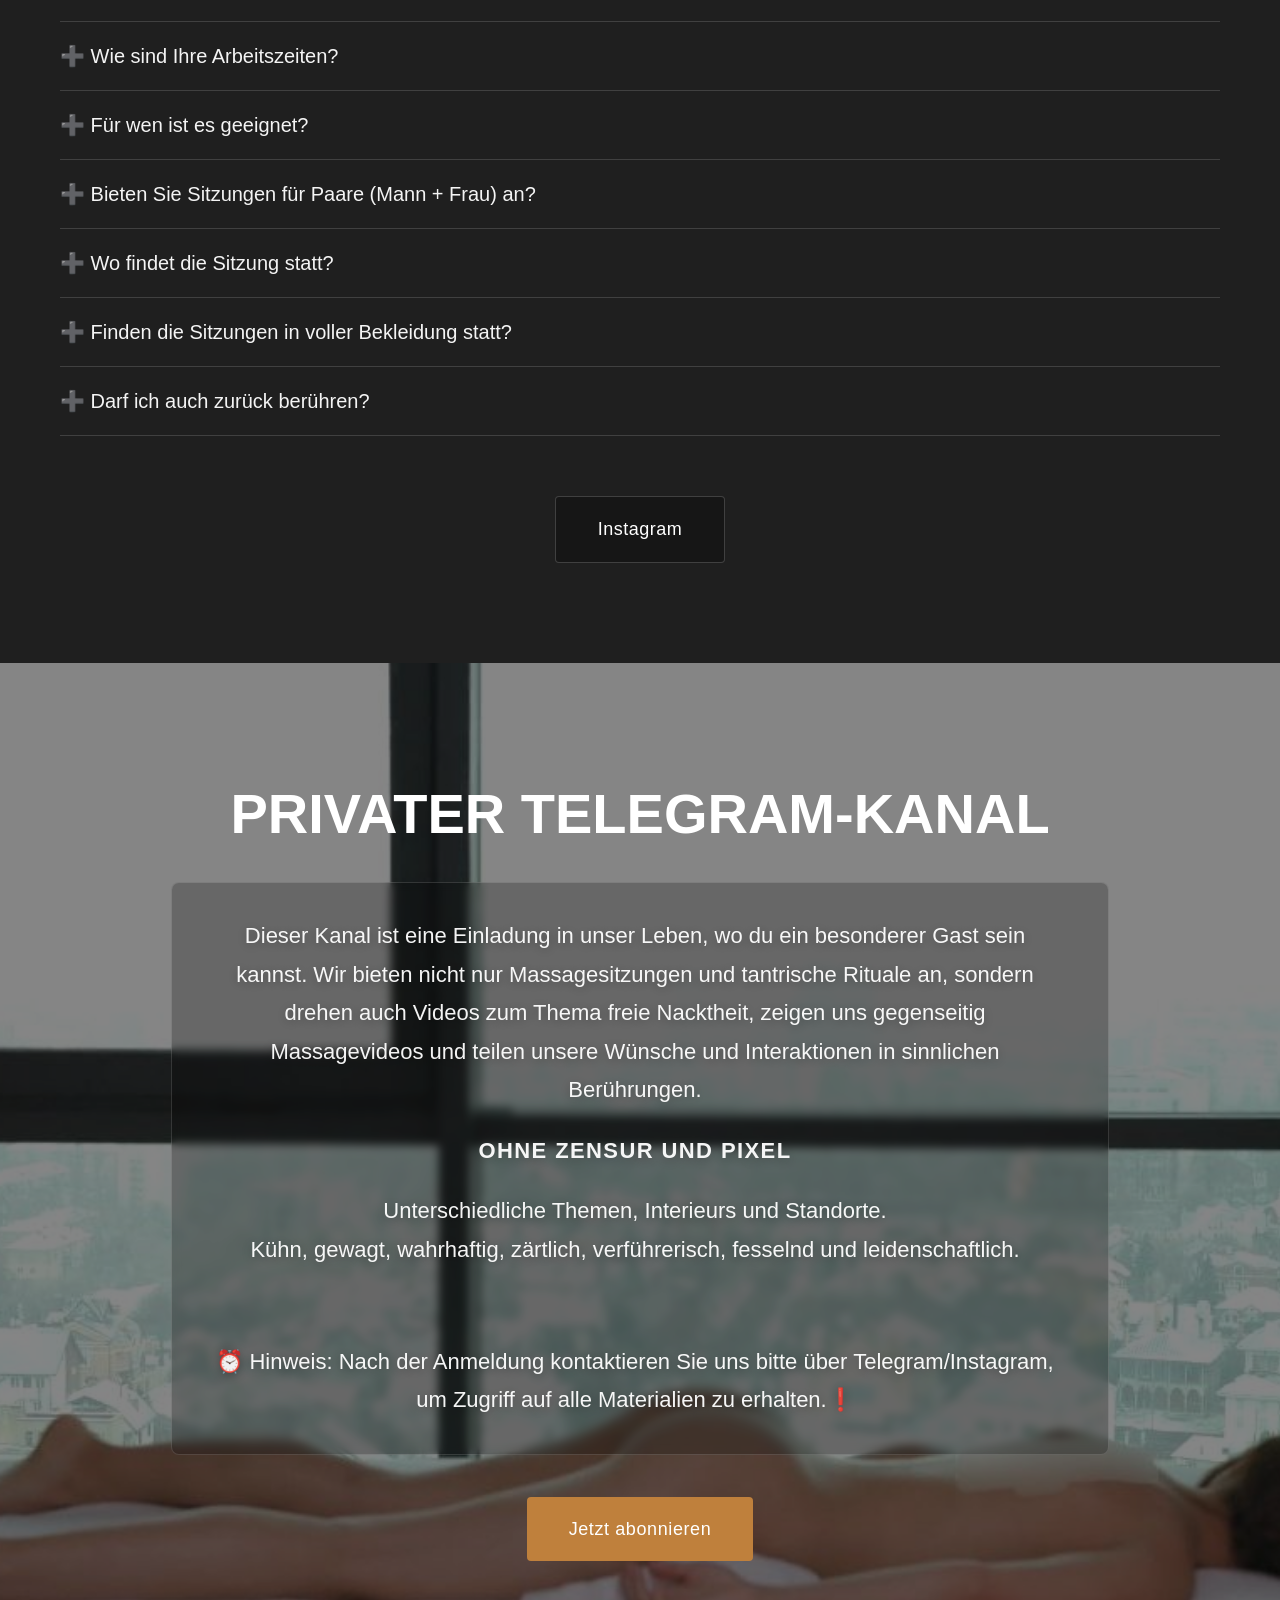
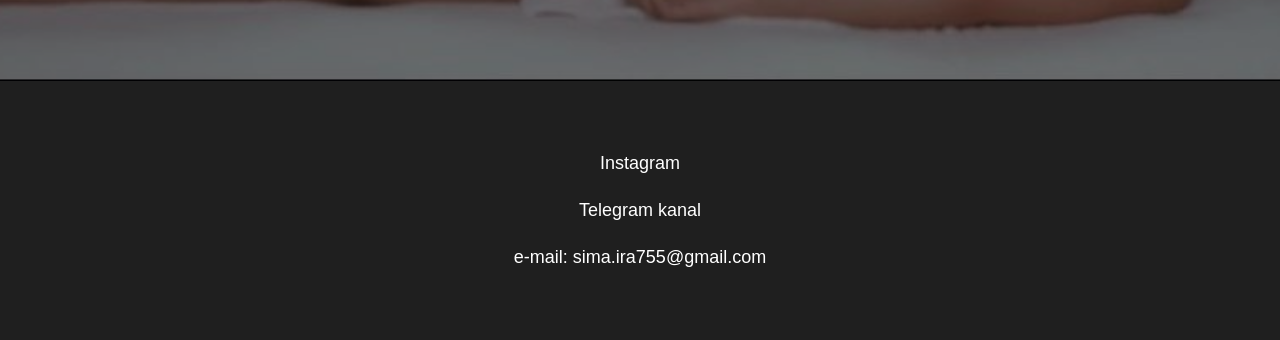
==== commit 1225bc7c: "add 3 programs" ====
--- a/index_de.html
+++ b/index_de.html
@@ -46,7 +46,7 @@
 		<div class="hero-overlay"></div>
 
 		<div class="hero-content">
-			<h1>Sinnliche Vierhandmassage</h1>
+			<h1>Sinnliche massage</h1>
 
 			<p>
 				Wir sind eine Erfahrung, die es sonst nirgendwo gibt
@@ -92,14 +92,13 @@
 
 			<div class="session-text">
 				<h2>
-					Sinnliches Ritual · 4-hand-massage</h2>
+					Sinnliches Ritual · massage</h2>
 
 				<p>
 					Dies ist eine sorgfältig gestaltete meditative und sinnliche Reise zu dritt – für diejenigen, die eine
 					transformative Erfahrung und echte innere Veränderung suchen.
 				</p>
-				<p>Eine vollständige Beschreibung des Rituals erhalten Sie durch Anklicken der Schaltfläche unten.</p>
-				<a href="ritual_de.html" class="btn-read">Eröffne das Ritual</a>
+				<a href="ritual_de.html" class="btn-read">Eröffne Sitzungen</a>
 
 			</div>
 
--- a/css/style.css
+++ b/css/style.css
@@ -462,7 +462,7 @@
 }
 
 .ritual-info-title {
-  font-size: 62px;
+  font-size: 42px;
   line-height: 1.18;
   text-align: center;
   max-width: 980px;
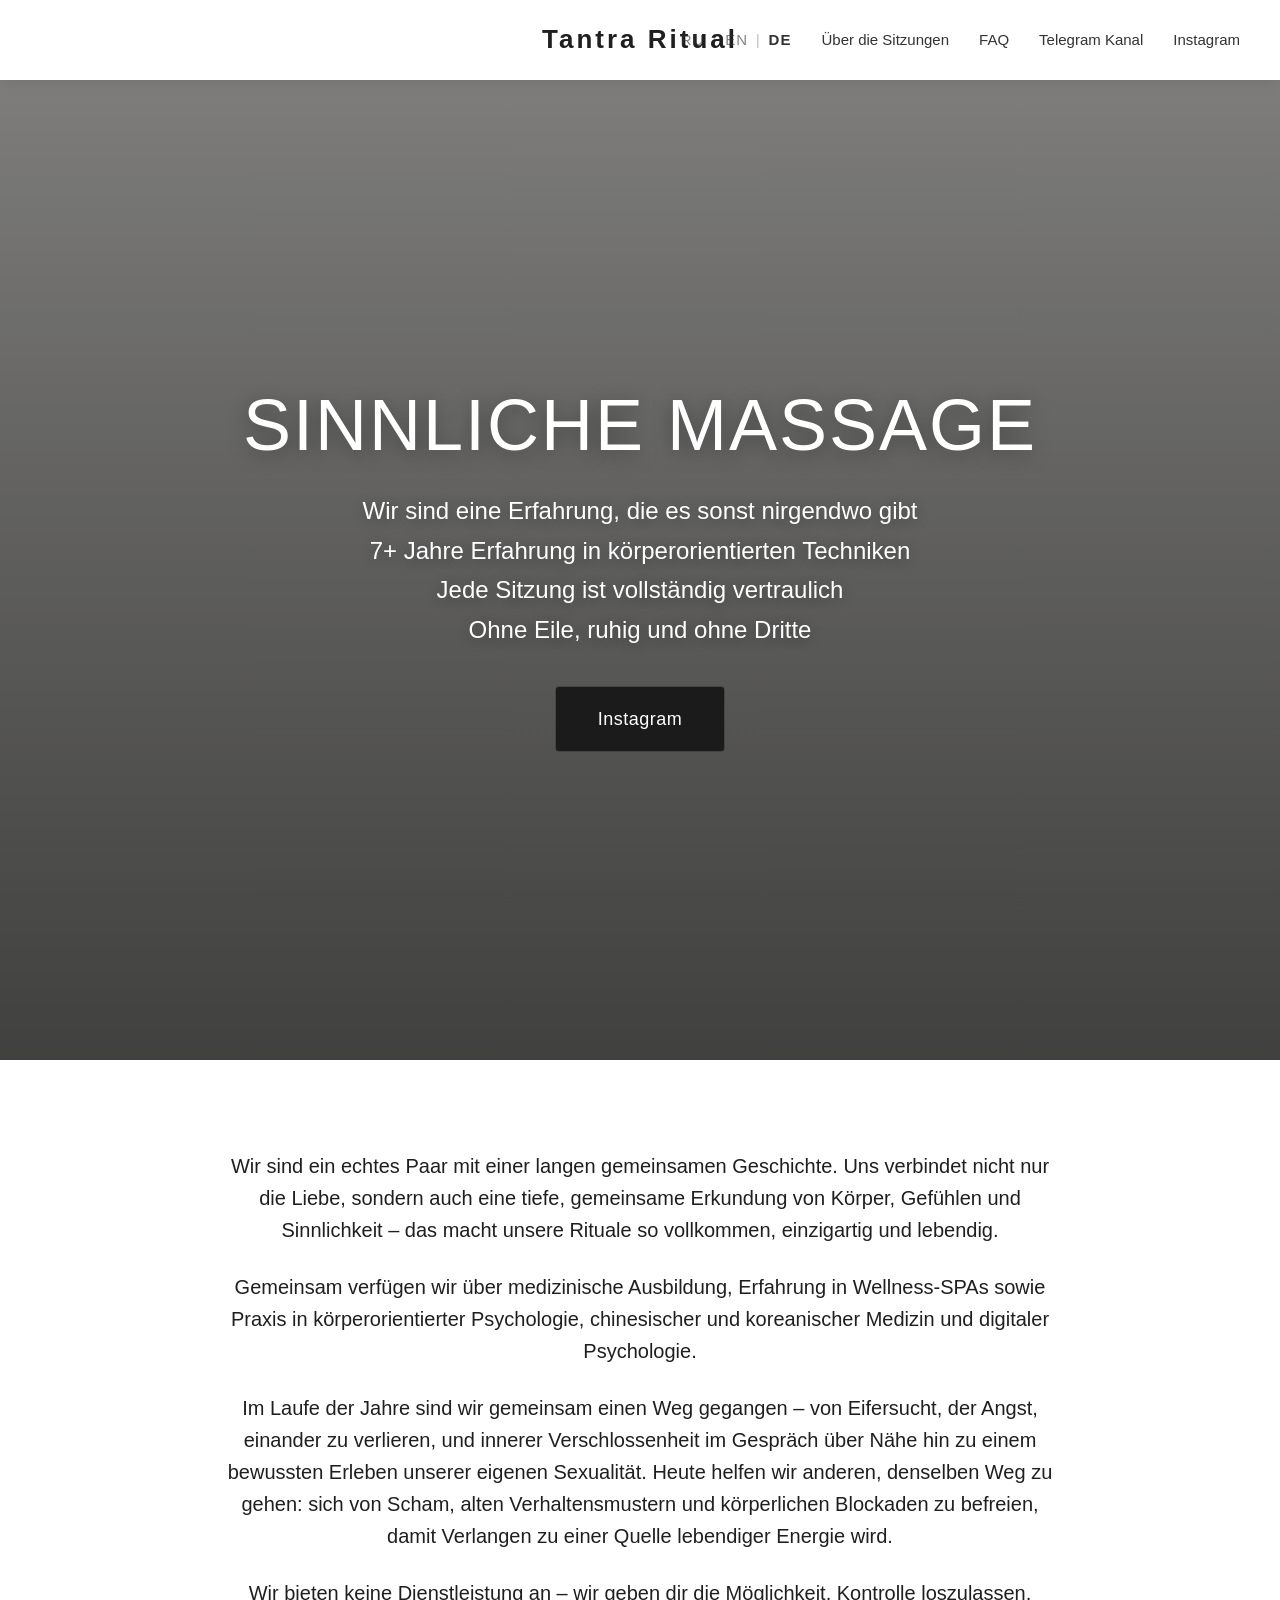
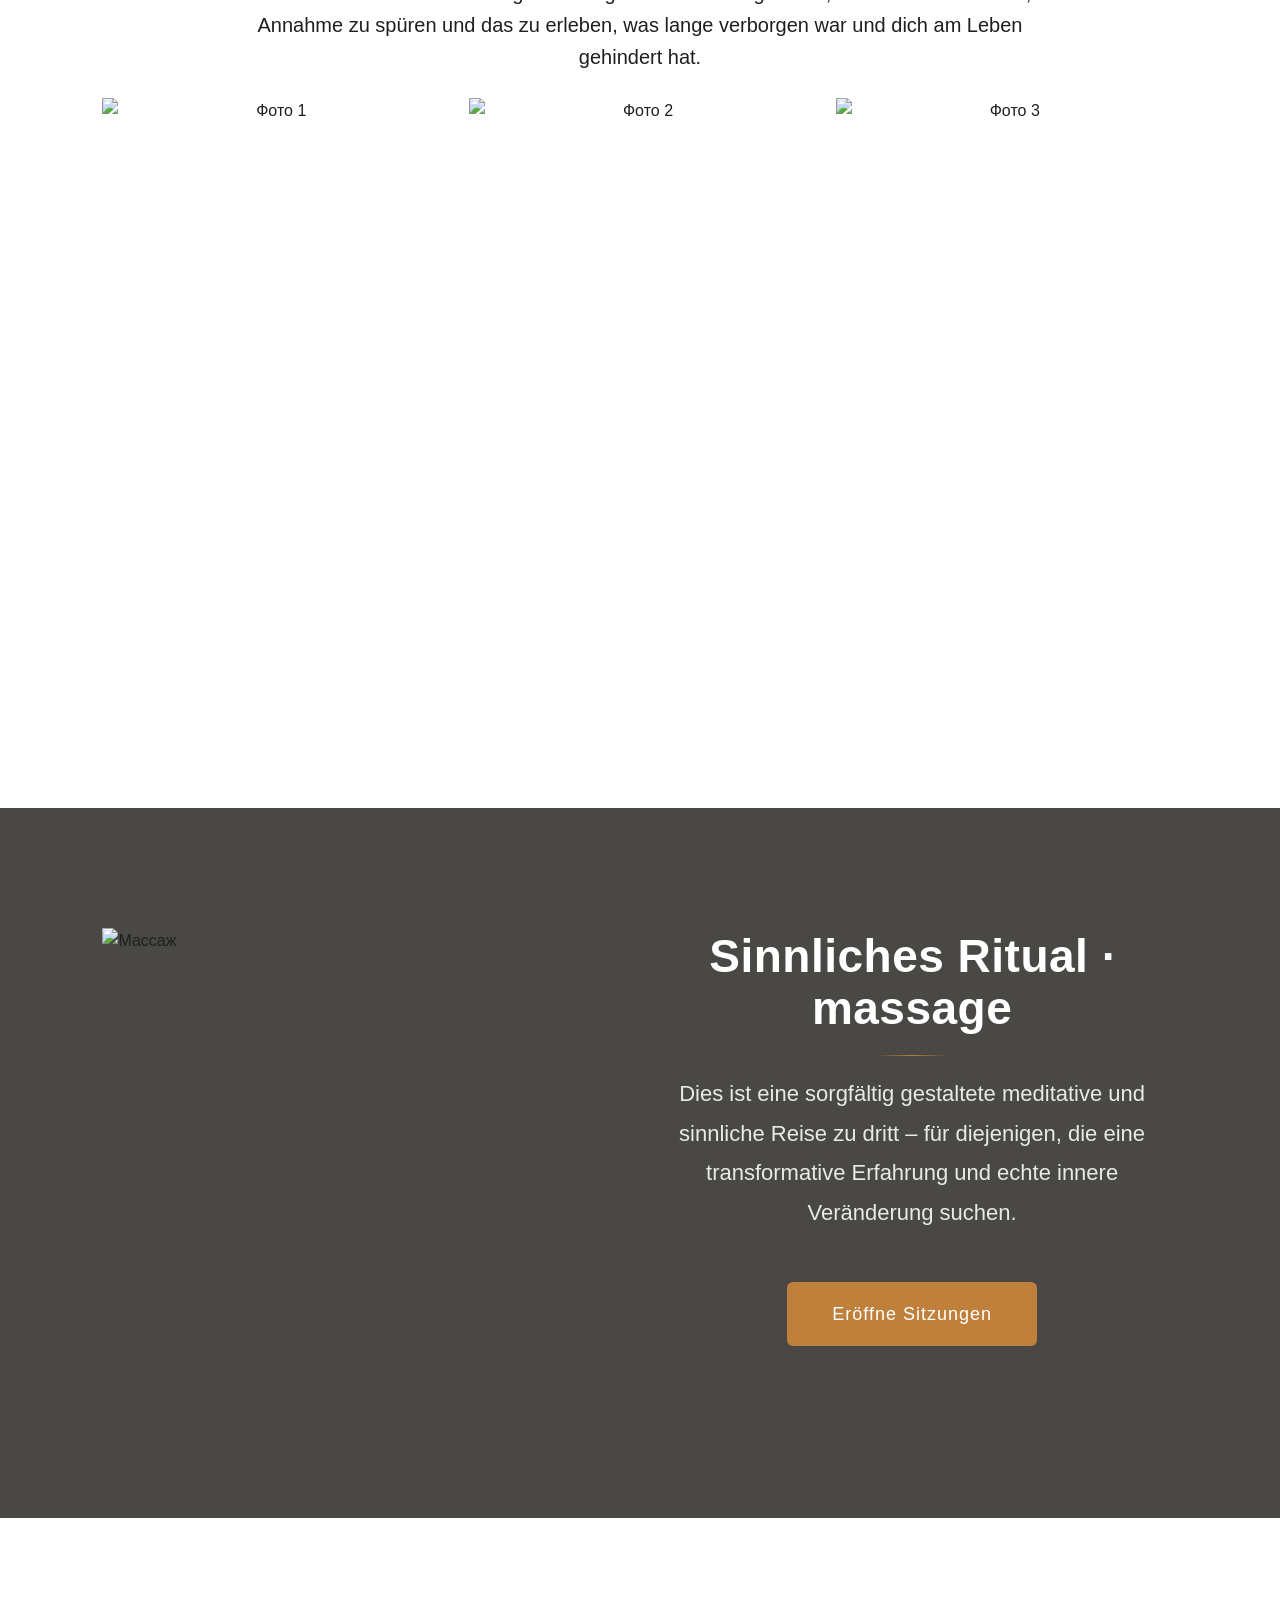
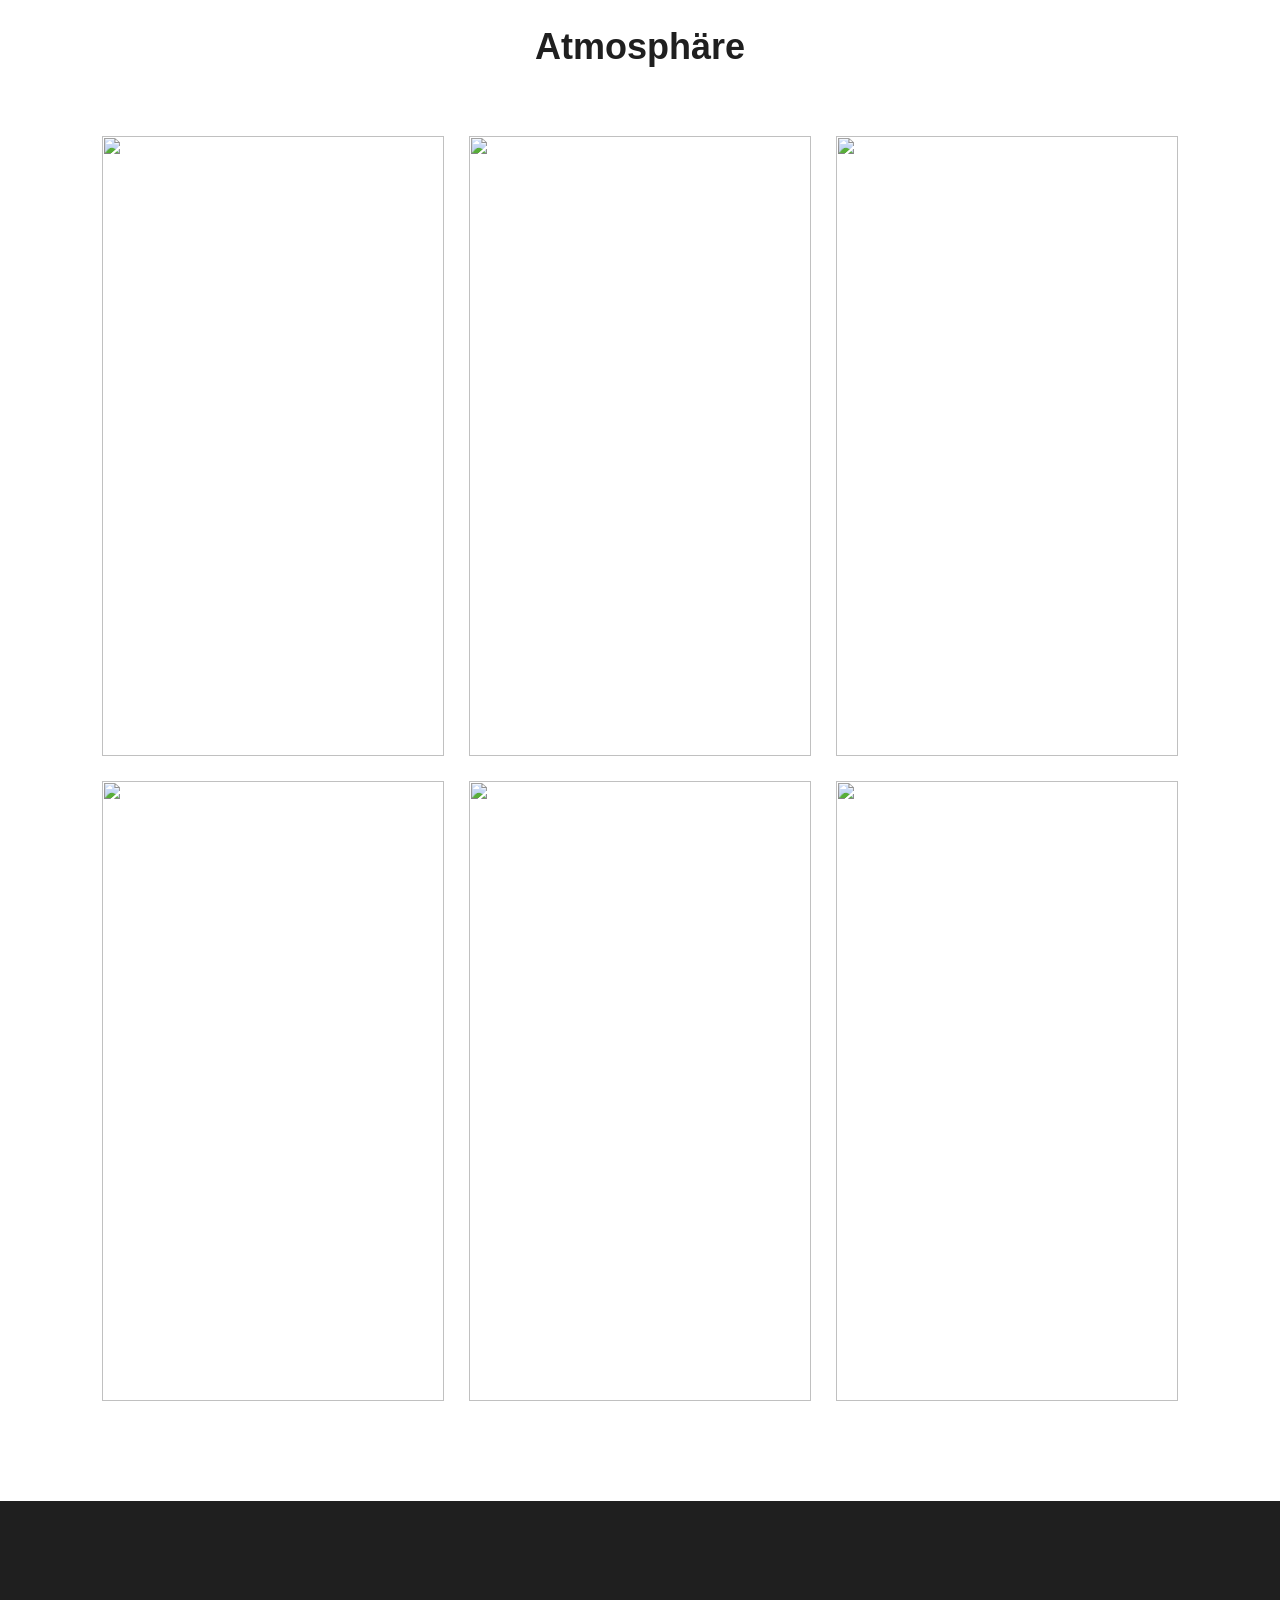
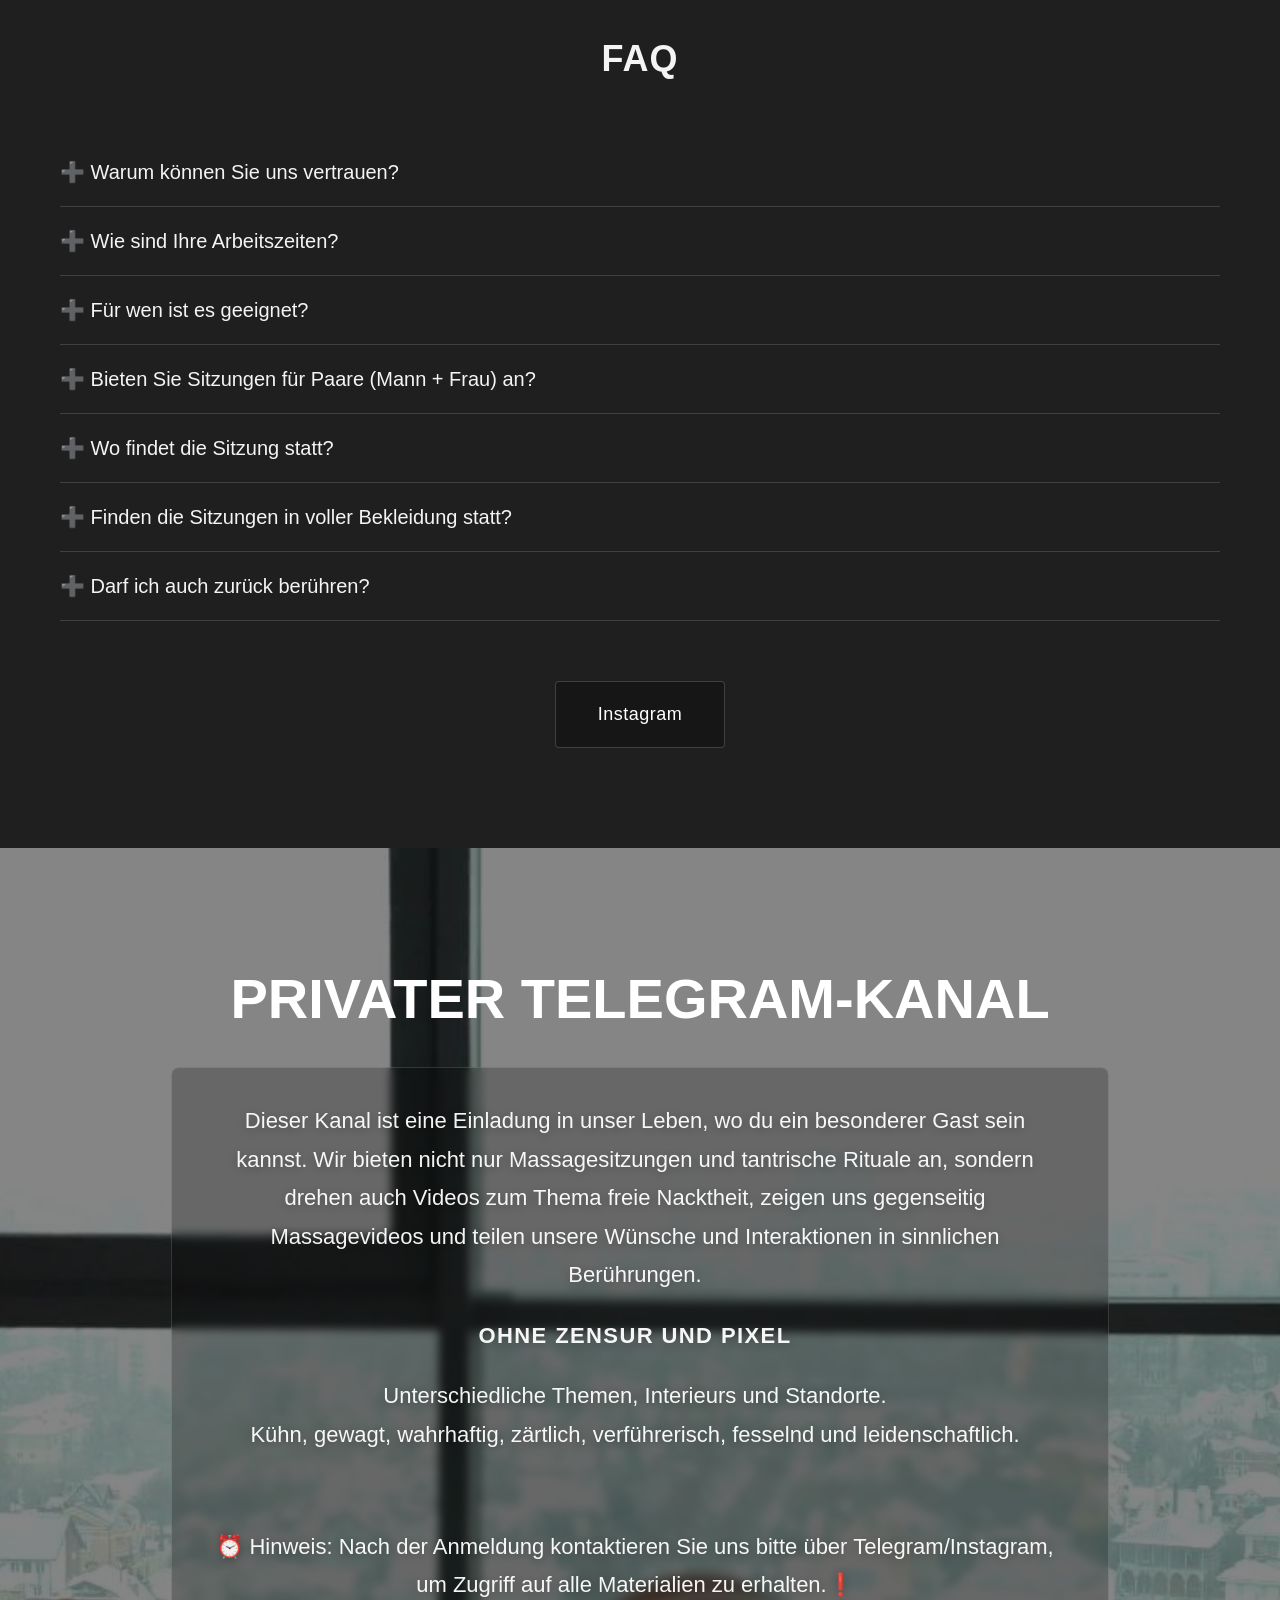
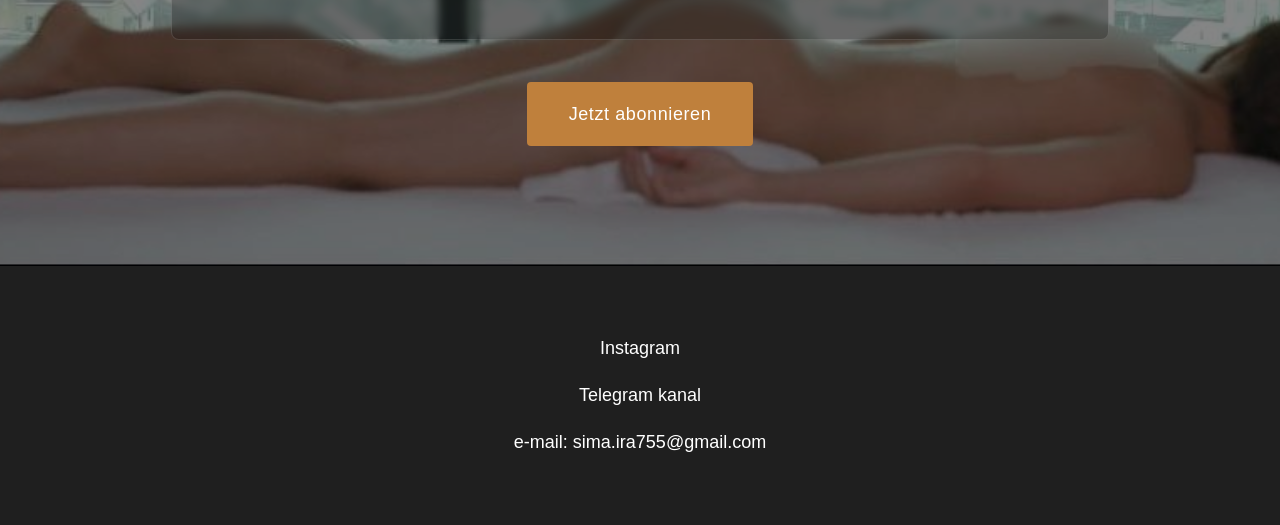
==== commit 6511adb1: "change size of pix id en and de" ====
--- a/index_de.html
+++ b/index_de.html
@@ -76,10 +76,12 @@
 			befreien, damit Verlangen zu einer Quelle lebendiger Energie wird.</p>
 		<p>Wir bieten keine Dienstleistung an – wir geben dir die Möglichkeit, Kontrolle loszulassen, Annahme zu spüren und
 			das zu erleben, was lange verborgen war und dich am Leben gehindert hat.</p>
-		<div class="about-photos">
+		<div class="gallery">
+
 			<img src="assets/images/photo1.jpg" alt="Фото 1">
 			<img src="assets/images/photo2.jpg" alt="Фото 2">
 			<img src="assets/images/photo3.jpg" alt="Фото 3">
+
 		</div>
 	</section>
 
